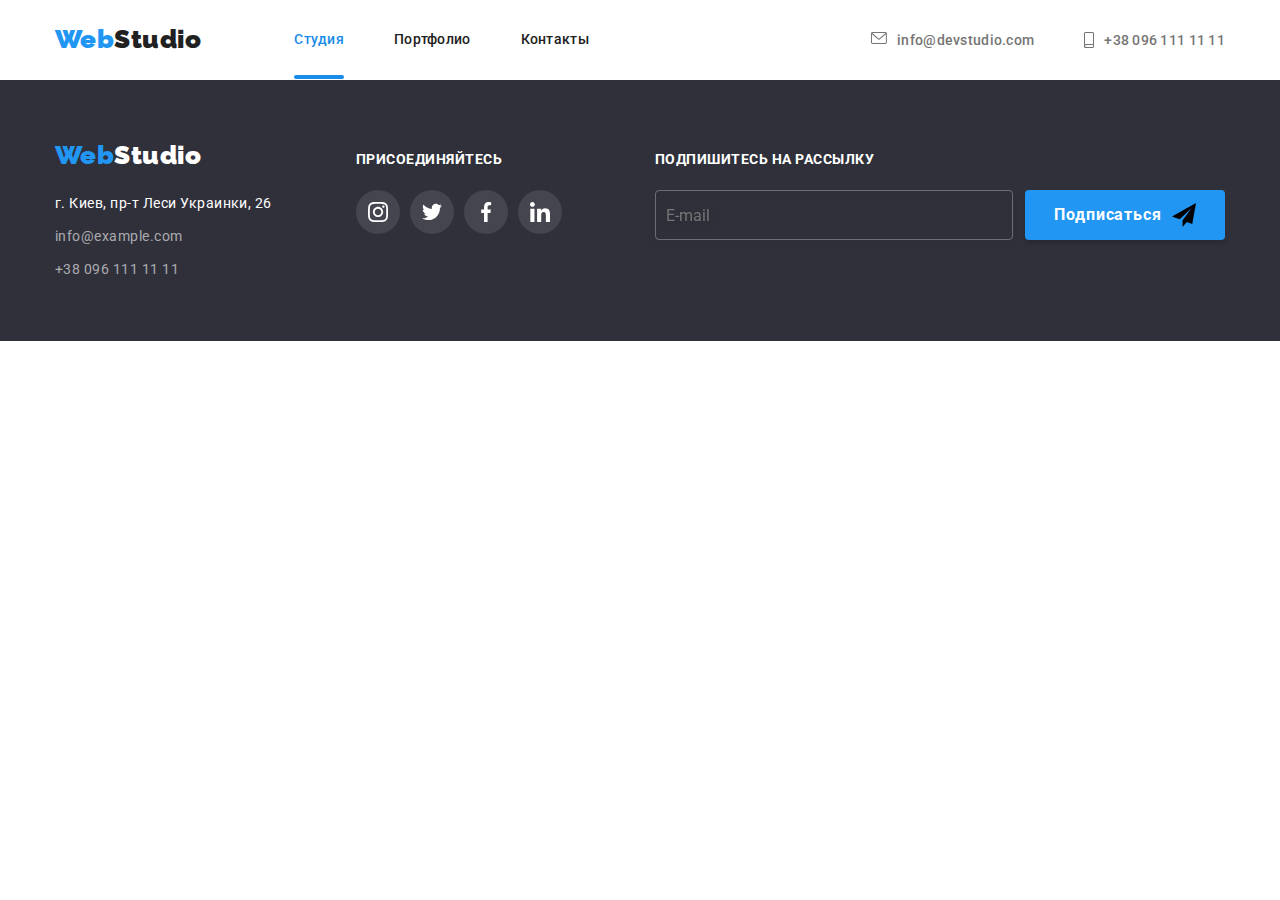
==== index.html @ 03ec6da9 "Add header&footer" ====
<!DOCTYPE html>
<html lang="ru">
  <head>
    <meta charset="utf-8" />
    <!-- ie10 and below only -->
    <meta http-equiv="x-ua-compatible" content="ie=edge" />
    <meta name="viewport" content="width=device-width, initial-scale=1.0" />
    <title>Web Studio</title>

    <!-- google-Font -->
    <link 
     rel="preconnect"
     href="https://fonts.googleapis.com"
    />
    <link rel="preconnect" href="https://fonts.gstatic.com" crossorigin />
    <link
     href="https://fonts.googleapis.com/css2?family=Raleway:wght@700&family=Roboto:wght@400;500;700;900&display=swap"
     rel="stylesheet"
    />

    <!-- CSS -->
    <link
     rel="stylesheet"
     href="https://cdnjs.cloudflare.com/ajax/libs/modern-normalize/1.1.0/modern-normalize.min.css"
    />
    <link 
     rel="stylesheet" 
     href="./css/main.min.css" 
    />
  </head>
  <body>
    <header>
      <div class="container header__box">
        <!-- header-logo-->
        <a 
          href="./index.html"
          class="logo header-logo__pos"
          > Web<span class="header-logo__span">Studio</span>
        </a>
        <!-- header-nav -->
        <nav>
          <ul class="header__list">
            <li class="header__item">
              <a 
                href="./index.html"
                class="header__link current-page"
                > Студия</a>
            </li>
            <li class="header__item">
              <a 
                href="./portfolio.html"
                class="header__link"
                > Портфолио</a>
            </li>
            <li class="header__item">
              <a
                href="#"
                class="header__link"
                > Контакты</a>
            </li>
          </ul>
        </nav>
        <!-- contacts -->
        <ul class="header__list">
          <li class="header__item">
            <a
              href="mailto:info@devstudio.com"
              class="contact-item
                      header__link"
              >
              <svg 
                class="header-contacts__icon"
                width="16"
                height="12"
                >
                <use href="./images/symbol-defs.svg#icon-envelope"></use>
              </svg>
              info@devstudio.com
              </a>
          </li>
          <li class="header__item">
            <a
              href="tel:+380961111111"
              class="contact-item
                      header__link"
              >
              <svg 
                class="header-contacts__icon"
                width="10"
                height="16">
                <use href="./images/symbol-defs.svg#icon-smartphone"></use>
              </svg>
              +38 096 111 11 11
            </a>
          </li>
        </ul>
      </div>
    </header>
    <footer class="footer">
      <div class="container footer__box">
        <!-- footer-contacts -->
        <div class="footer-contacts__box">
          <!-- footer-logo -->
          <a
            href="./index.html"
            class="logo footer-logo__pos"
            > Web<span class="footer-logo__span">Studio</span>
          </a>
          <!-- footer-contacts -->
          <address>
            <ul  class="footer-contacts__list">
              <li class="footer-contacts__item">
                <a
                  href="https://goo.gl/maps/doZ5ESJiCeNLyXiL8"
                  target="_blank"
                  rel="noopener
                      noreferrer"
                  class="footer-address__link">
                г. Киев, пр-т Леси Украинки, 26
                </a>
              </li>
              <li class="footer-contacts__item">
                <a
                  href="mailto:info@example.com"
                  class="footer-email-tel__link">
                  info@example.com
                </a>
              </li>
              <li class="footer-contacts__item">
                <a
                  href="tel:+380961111111"
                  class="footer-email-tel__link">
                  +38 096 111 11 11
                </a>
              </li>
            </ul>
          </address>
        </div>
        <!-- footer-social -->
        <div>
          <p class="uppercase-title footer__title">Присоединяйтесь</p>
          <ul class="social__list">
            <li class="social__item">
              <a
                href="https://www.instagram.com/" 
                class="social__link footer-social__link">
                <svg class="social__icon" width="20" height="20">
                  <use href="./images/symbol-defs.svg#icon-instagram1"></use>
                </svg>
              </a>
            </li>
            <li class="social__item">
              <a
                href="https://twitter.com/" 
                class="social__link footer-social__link">
                <svg class="social__icon" width="20" height="20">
                  <use href="./images/symbol-defs.svg#icon-twitter1"></use>
                </svg>
              </a>
            </li>
            <li class="social__item">
              <a
                href="https://www.facebook.com/" 
                class="social__link footer-social__link">
                <svg class="social__icon" width="20" height="20">
                  <use href="./images/symbol-defs.svg#icon-facebook1"></use>
                </svg>
              </a>
            </li>
            <li class="social__item">
              <a
                href="https://www.linkedin.com/" 
                class="social__link footer-social__link">
                <svg class="social__icon" width="20" height="20">
                  <use href="./images/symbol-defs.svg#icon-linkedin1"></use>
                </svg>
              </a>
            </li>
          </ul>
        </div>
        <!-- footer-info-to-email -->
        <div class="footer-form__box">
          <p class="uppercase-title footer__title">Подпишитесь на рассылку</p>
          <form class="footer-form">
            <label>
              <input class="footer-form__input" type="text" name="footer-form-email" placeholder="E-mail" />
            </label>
            <button class="footer-form__btn" type="submit">
              Подписаться
              <svg class="footer-form__icon" width="24" height="24">
                <use href="./images/symbol-defs.svg#icon-send"></use>
              </svg>
            </button>
          </form>
        </div>
      </div>
    </footer>

    <script src="./js/modal.js"></script>
  </body>
</html>
</html>
---- css/main.min.css ----
:root{--first-color: #ffffff;--second-color: #212121;--third-color: #757575;--fourth-color: #2f303a;--fifth-color: rgba(255, 255, 255, 0.6);--sixth-color: #f5f4fa;--seven-color: #ececec;--logo-color-white: #ffffff;--logo-color-black: #000000;--logo-color-blue: #2196f3;--active-item-color: #188ce8;--add-order-color: #2196f3;--icon-color: #afb1b8;--icon-color-active: #2196f3;--first-font: 'Roboto', sans-serif;--second-font: 'Raleway', sans-serif;--animate-color: color 250ms cubic-bezier(0.4, 0, 0.2, 1);--animate-bck-color: background-color 250ms cubic-bezier(0.4, 0, 0.2, 1);--animate-box-shadow: box-shadow 250ms cubic-bezier(0.4, 0, 0.2, 1);--animate-border: border 250ms cubic-bezier(0.4, 0, 0.2, 1);--animate-transform: transform 250ms cubic-bezier(0.4, 0, 0.2, 1);--animate-fill: fill 250ms cubic-bezier(0.4, 0, 0.2, 1)}.visually-hidden{position:absolute;clip:rect(0 0 0 0);width:1px;height:1px;margin:-1px}h1,h2,h3,p{margin:0}ul{margin:0;padding:0;list-style:none}body{font-family:var(--first-font);font-style:normal;color:var(--first-color);background-color:var(--first-color);letter-spacing:0.03em}img{display:block;max-width:100%;height:auto}header{border-bottom:1px solid var(seven-color)}.uppercase-title{font-weight:700;font-size:14px;line-height:calc(16 / 14);text-transform:uppercase}.container{width:1200px;margin-left:auto;margin-right:auto;padding-left:15px;padding-right:15px}.section{padding:94px 0}.logo{text-decoration:none;color:var(--logo-color-blue);font-family:var(--second-font);font-weight:900;font-size:26px;line-height:calc(31 / 26)}.social__list{display:flex;justify-content:center;align-items:center}.social__item:not(:last-child){margin-right:10px}.social__link{text-decoration:none;width:44px;height:44px;display:flex;align-items:center;justify-content:center;border-radius:50%;transition:var(--animate-bck-color),var(--animate-color)}.social__icon{fill:currentColor}.header__box{display:flex;align-items:center;padding-top:24px;padding-bottom:25px}.header__link{text-decoration:none;font-weight:500;font-size:14px;line-height:calc(16 / 14);letter-spacing:0.02em;color:var(--second-color);transition:var(--animate-color)}.header__link:hover,.header__link:focus{color:var(--active-item-color)}.header__item:not(:last-child){margin-right:50px}.header-logo__pos{margin-right:93px}.header-logo__span{color:var(--second-color)}.header__list{display:flex;margin-left:auto;align-items:center}.current-page{position:relative;color:var(--active-item-color)}.current-page::after{position:absolute;bottom:-200%;content:'';display:block;width:100%;height:4px;border-radius:2px;background-color:var(--active-item-color)}.contact-item{display:flex;color:var(--third-color)}.header-contacts__icon{display:block;fill:currentColor;margin-right:10px}.footer{background:var(--fourth-color);padding-top:60px;padding-bottom:60px}.footer__box{align-items:baseline;display:flex}.footer__title{font-weight:700;margin-bottom:23px}.footer-logo__span{color:var(--first-color)}.footer-logo__pos{display:block;margin-bottom:20px}.footer-contacts__box{margin-right:70px;flex-grow:1}.footer-contacts__list{font-size:14px;line-height:calc(24 / 14)}.footer-contacts__item:not(:last-child){margin-bottom:9px}.footer-address__link{text-decoration:none;color:var(--first-color-white);font-style:normal;margin-bottom:9px}.footer-email-tel__link{text-decoration:none;color:var(--fifth-color);font-style:normal;margin-bottom:9px}.footer-social__link{background-color:rgba(255,255,255,0.1);color:var(--first-color-white)}.footer-social__link:hover,.footer-social__link:focus{background-color:var(--icon-color-active)}.footer-form__box{margin-left:93px}.footer-form{display:flex}.footer-form__input{width:358px;height:50px;padding:15px 10px;color:var(--first-color-white);overflow:hidden;outline:none;border-style:none;border:1px solid rgba(255,255,255,0.3);filter:drop-shadow(0px 4px 4px rgba(0,0,0,0.15));border-radius:4px;background-color:transparent}.footer-form__btn{display:flex;justify-content:center;align-items:center;width:200px;height:50px;margin-left:12px;background:var(--icon-color-active);box-shadow:0px 4px 4px rgba(0,0,0,0.15);border-radius:4px;border:transparent;color:var(--first-color-white);font-weight:700;font-size:16px;line-height:calc(30 / 16);letter-spacing:0.06em;cursor:pointer}.footer-form__icon{margin-left:10px;fill:var(--first-color-white)}
/*# sourceMappingURL=main.min.css.map */
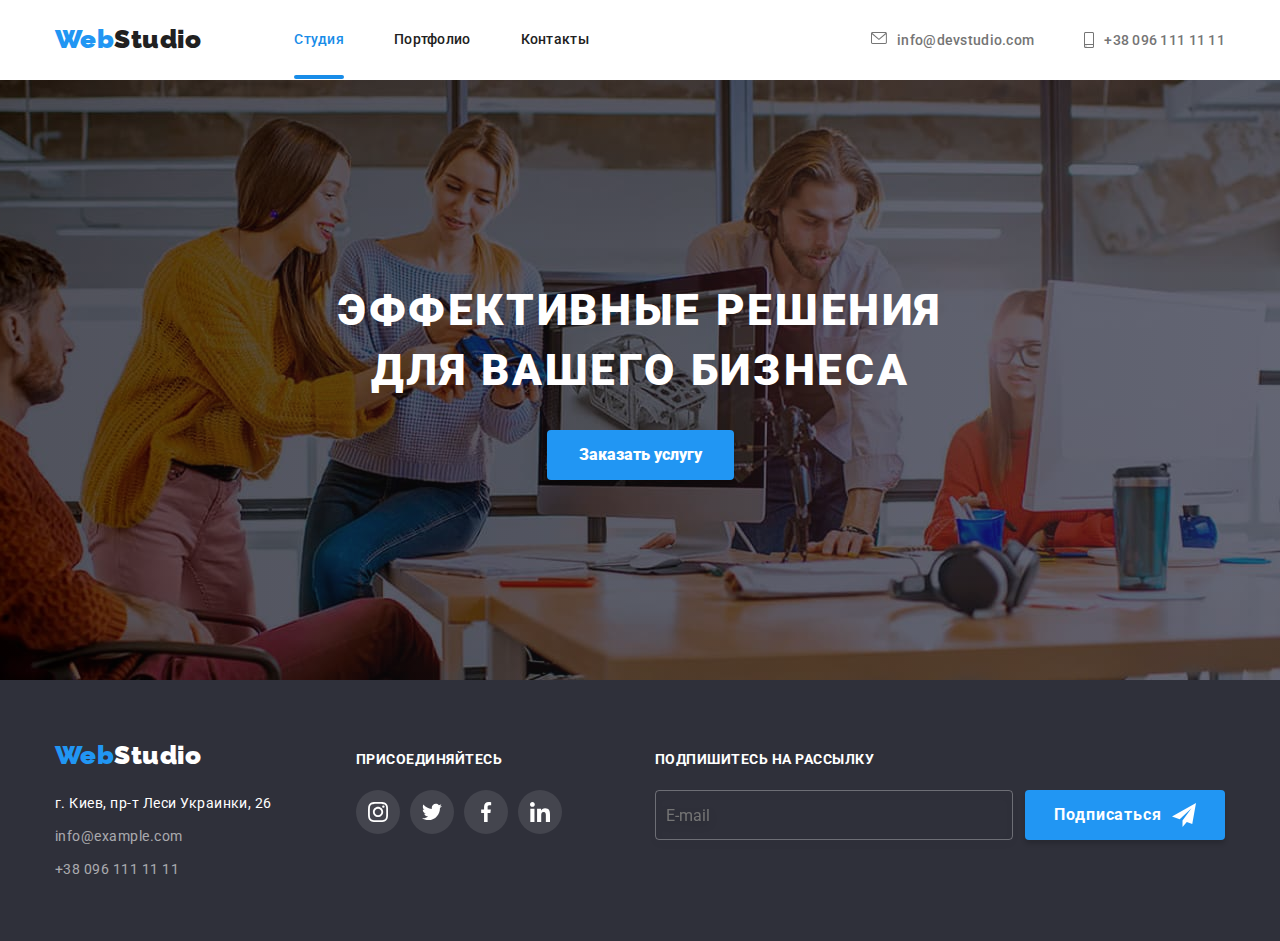
==== commit 2b55a77e: "hero without model wnd" ====
--- a/index.html
+++ b/index.html
@@ -96,6 +96,15 @@
         </ul>
       </div>
     </header>
+    <main>
+      <!-- hero -->
+      <section class="hero">
+        <div class="hero-overlay">
+          <h1 class="hero-title">Эффективные решения для вашего бизнеса</h1>
+          <button type="button" class="hero-btn" data-modal-open>Заказать услугу</button>
+        </div>
+      </section>
+    </main>
     <footer class="footer">
       <div class="container footer__box">
         <!-- footer-contacts -->
@@ -195,7 +204,6 @@
         </div>
       </div>
     </footer>
-
     <script src="./js/modal.js"></script>
   </body>
 </html>
--- a/css/main.min.css
+++ b/css/main.min.css
@@ -1,2 +1,2 @@
-:root{--first-color: #ffffff;--second-color: #212121;--third-color: #757575;--fourth-color: #2f303a;--fifth-color: rgba(255, 255, 255, 0.6);--sixth-color: #f5f4fa;--seven-color: #ececec;--logo-color-white: #ffffff;--logo-color-black: #000000;--logo-color-blue: #2196f3;--active-item-color: #188ce8;--add-order-color: #2196f3;--icon-color: #afb1b8;--icon-color-active: #2196f3;--first-font: 'Roboto', sans-serif;--second-font: 'Raleway', sans-serif;--animate-color: color 250ms cubic-bezier(0.4, 0, 0.2, 1);--animate-bck-color: background-color 250ms cubic-bezier(0.4, 0, 0.2, 1);--animate-box-shadow: box-shadow 250ms cubic-bezier(0.4, 0, 0.2, 1);--animate-border: border 250ms cubic-bezier(0.4, 0, 0.2, 1);--animate-transform: transform 250ms cubic-bezier(0.4, 0, 0.2, 1);--animate-fill: fill 250ms cubic-bezier(0.4, 0, 0.2, 1)}.visually-hidden{position:absolute;clip:rect(0 0 0 0);width:1px;height:1px;margin:-1px}h1,h2,h3,p{margin:0}ul{margin:0;padding:0;list-style:none}body{font-family:var(--first-font);font-style:normal;color:var(--first-color);background-color:var(--first-color);letter-spacing:0.03em}img{display:block;max-width:100%;height:auto}header{border-bottom:1px solid var(seven-color)}.uppercase-title{font-weight:700;font-size:14px;line-height:calc(16 / 14);text-transform:uppercase}.container{width:1200px;margin-left:auto;margin-right:auto;padding-left:15px;padding-right:15px}.section{padding:94px 0}.logo{text-decoration:none;color:var(--logo-color-blue);font-family:var(--second-font);font-weight:900;font-size:26px;line-height:calc(31 / 26)}.social__list{display:flex;justify-content:center;align-items:center}.social__item:not(:last-child){margin-right:10px}.social__link{text-decoration:none;width:44px;height:44px;display:flex;align-items:center;justify-content:center;border-radius:50%;transition:var(--animate-bck-color),var(--animate-color)}.social__icon{fill:currentColor}.header__box{display:flex;align-items:center;padding-top:24px;padding-bottom:25px}.header__link{text-decoration:none;font-weight:500;font-size:14px;line-height:calc(16 / 14);letter-spacing:0.02em;color:var(--second-color);transition:var(--animate-color)}.header__link:hover,.header__link:focus{color:var(--active-item-color)}.header__item:not(:last-child){margin-right:50px}.header-logo__pos{margin-right:93px}.header-logo__span{color:var(--second-color)}.header__list{display:flex;margin-left:auto;align-items:center}.current-page{position:relative;color:var(--active-item-color)}.current-page::after{position:absolute;bottom:-200%;content:'';display:block;width:100%;height:4px;border-radius:2px;background-color:var(--active-item-color)}.contact-item{display:flex;color:var(--third-color)}.header-contacts__icon{display:block;fill:currentColor;margin-right:10px}.footer{background:var(--fourth-color);padding-top:60px;padding-bottom:60px}.footer__box{align-items:baseline;display:flex}.footer__title{font-weight:700;margin-bottom:23px}.footer-logo__span{color:var(--first-color)}.footer-logo__pos{display:block;margin-bottom:20px}.footer-contacts__box{margin-right:70px;flex-grow:1}.footer-contacts__list{font-size:14px;line-height:calc(24 / 14)}.footer-contacts__item:not(:last-child){margin-bottom:9px}.footer-address__link{text-decoration:none;color:var(--first-color-white);font-style:normal;margin-bottom:9px}.footer-email-tel__link{text-decoration:none;color:var(--fifth-color);font-style:normal;margin-bottom:9px}.footer-social__link{background-color:rgba(255,255,255,0.1);color:var(--first-color-white)}.footer-social__link:hover,.footer-social__link:focus{background-color:var(--icon-color-active)}.footer-form__box{margin-left:93px}.footer-form{display:flex}.footer-form__input{width:358px;height:50px;padding:15px 10px;color:var(--first-color-white);overflow:hidden;outline:none;border-style:none;border:1px solid rgba(255,255,255,0.3);filter:drop-shadow(0px 4px 4px rgba(0,0,0,0.15));border-radius:4px;background-color:transparent}.footer-form__btn{display:flex;justify-content:center;align-items:center;width:200px;height:50px;margin-left:12px;background:var(--icon-color-active);box-shadow:0px 4px 4px rgba(0,0,0,0.15);border-radius:4px;border:transparent;color:var(--first-color-white);font-weight:700;font-size:16px;line-height:calc(30 / 16);letter-spacing:0.06em;cursor:pointer}.footer-form__icon{margin-left:10px;fill:var(--first-color-white)}
+:root{--first-color: #ffffff;--second-color: #212121;--third-color: #757575;--fourth-color: #2f303a;--fifth-color: rgba(255, 255, 255, 0.6);--sixth-color: #f5f4fa;--seven-color: #ececec;--logo-color-white: #ffffff;--logo-color-black: #000000;--logo-color-blue: #2196f3;--active-item-color: #188ce8;--add-order-color: #2196f3;--icon-color: #afb1b8;--icon-color-active: #2196f3;--first-font: 'Roboto', sans-serif;--second-font: 'Raleway', sans-serif;--animate-color: color 250ms cubic-bezier(0.4, 0, 0.2, 1);--animate-bck-color: background-color 250ms cubic-bezier(0.4, 0, 0.2, 1);--animate-box-shadow: box-shadow 250ms cubic-bezier(0.4, 0, 0.2, 1);--animate-border: border 250ms cubic-bezier(0.4, 0, 0.2, 1);--animate-transform: transform 250ms cubic-bezier(0.4, 0, 0.2, 1);--animate-fill: fill 250ms cubic-bezier(0.4, 0, 0.2, 1)}.visually-hidden{position:absolute;clip:rect(0 0 0 0);width:1px;height:1px;margin:-1px}h1,h2,h3,p{margin:0}ul{margin:0;padding:0;list-style:none}body{font-family:var(--first-font);font-style:normal;color:var(--first-color);background-color:var(--first-color);letter-spacing:0.03em}img{display:block;max-width:100%;height:auto}header{border-bottom:1px solid var(seven-color)}.uppercase-title{font-weight:700;font-size:14px;line-height:calc(16 / 14);text-transform:uppercase}.container{width:1200px;margin-left:auto;margin-right:auto;padding-left:15px;padding-right:15px}.section{padding:94px 0}.logo{text-decoration:none;color:var(--logo-color-blue);font-family:var(--second-font);font-weight:900;font-size:26px;line-height:calc(31 / 26)}.social__list{display:flex;justify-content:center;align-items:center}.social__item:not(:last-child){margin-right:10px}.social__link{text-decoration:none;width:44px;height:44px;display:flex;align-items:center;justify-content:center;border-radius:50%;transition:var(--animate-bck-color),var(--animate-color)}.social__icon{fill:currentColor}.header__box{display:flex;align-items:center;padding-top:24px;padding-bottom:25px}.header__link{text-decoration:none;font-weight:500;font-size:14px;line-height:calc(16 / 14);letter-spacing:0.02em;color:var(--second-color);transition:var(--animate-color)}.header__link:hover,.header__link:focus{color:var(--active-item-color)}.header__item:not(:last-child){margin-right:50px}.header-logo__pos{margin-right:93px}.header-logo__span{color:var(--second-color)}.header__list{display:flex;margin-left:auto;align-items:center}.current-page{position:relative;color:var(--active-item-color)}.current-page::after{position:absolute;bottom:-200%;content:'';display:block;width:100%;height:4px;border-radius:2px;background-color:var(--active-item-color)}.contact-item{display:flex;color:var(--third-color)}.header-contacts__icon{display:block;fill:currentColor;margin-right:10px}.footer{background:var(--fourth-color);padding-top:60px;padding-bottom:60px}.footer__box{align-items:baseline;display:flex}.footer__title{font-weight:700;margin-bottom:23px}.footer-logo__span{color:var(--first-color)}.footer-logo__pos{display:block;margin-bottom:20px}.footer-contacts__box{margin-right:70px;flex-grow:1}.footer-contacts__list{font-size:14px;line-height:calc(24 / 14)}.footer-contacts__item:not(:last-child){margin-bottom:9px}.footer-address__link{text-decoration:none;color:var(--first-color-white);font-style:normal;margin-bottom:9px}.footer-email-tel__link{text-decoration:none;color:var(--fifth-color);font-style:normal;margin-bottom:9px}.footer-social__link{background-color:rgba(255,255,255,0.1);color:var(--first-color-white)}.footer-social__link:hover,.footer-social__link:focus{background-color:var(--icon-color-active)}.footer-form__box{margin-left:93px}.footer-form{display:flex}.footer-form__input{width:358px;height:50px;padding:15px 10px;color:var(--first-color);overflow:hidden;outline:none;border-style:none;border:1px solid rgba(255,255,255,0.3);filter:drop-shadow(0px 4px 4px rgba(0,0,0,0.15));border-radius:4px;background-color:transparent}.footer-form__btn{display:flex;justify-content:center;align-items:center;width:200px;height:50px;margin-left:12px;background:var(--icon-color-active);box-shadow:0px 4px 4px rgba(0,0,0,0.15);border-radius:4px;border:transparent;color:var(--first-color);font-weight:700;font-size:16px;line-height:calc(30 / 16);letter-spacing:0.06em;cursor:pointer}.footer-form__icon{margin-left:10px;fill:var(--first-color)}.hero{background:var(--fourth-color);text-align:center}.hero-overlay{max-width:1600px;padding-top:200px;height:600px;margin-left:auto;margin-right:auto;background-image:linear-gradient(to right, rgba(0,0,0,0.4), rgba(47,48,58,0.4)),url(../images/content-bg.jpg);background-size:cover;background-repeat:no-repeat;background-position:50% 50%}.hero-title{font-weight:900;font-size:44px;line-height:calc(60 / 44);letter-spacing:0.06em;text-transform:uppercase;margin-left:auto;margin-right:auto;margin-bottom:30px;width:696px}.hero-btn{padding:10px 32px;font-family:inherit;font-weight:900;font-size:16px;line-height:calc(30 / 16);text-align:center;color:var(--first-color-white);background-color:var(--add-order-color);box-shadow:0px 4px 4px rgba(0,0,0,0.15);border-radius:4px;border:hidden;cursor:pointer;transition:var(--animate-bck-color),var(--animate-color),var(--animate-box-shadow)}.hero-btn:hover,.hero-btn:focus{background-color:var(--active-item-color);color:var(--first-color);box-shadow:0px 3px 1px rgba(0,0,0,0.1),0px 1px 2px rgba(0,0,0,0.08),0px 2px 2px rgba(0,0,0,0.12);border-radius:4px;border:hidden}
 /*# sourceMappingURL=main.min.css.map */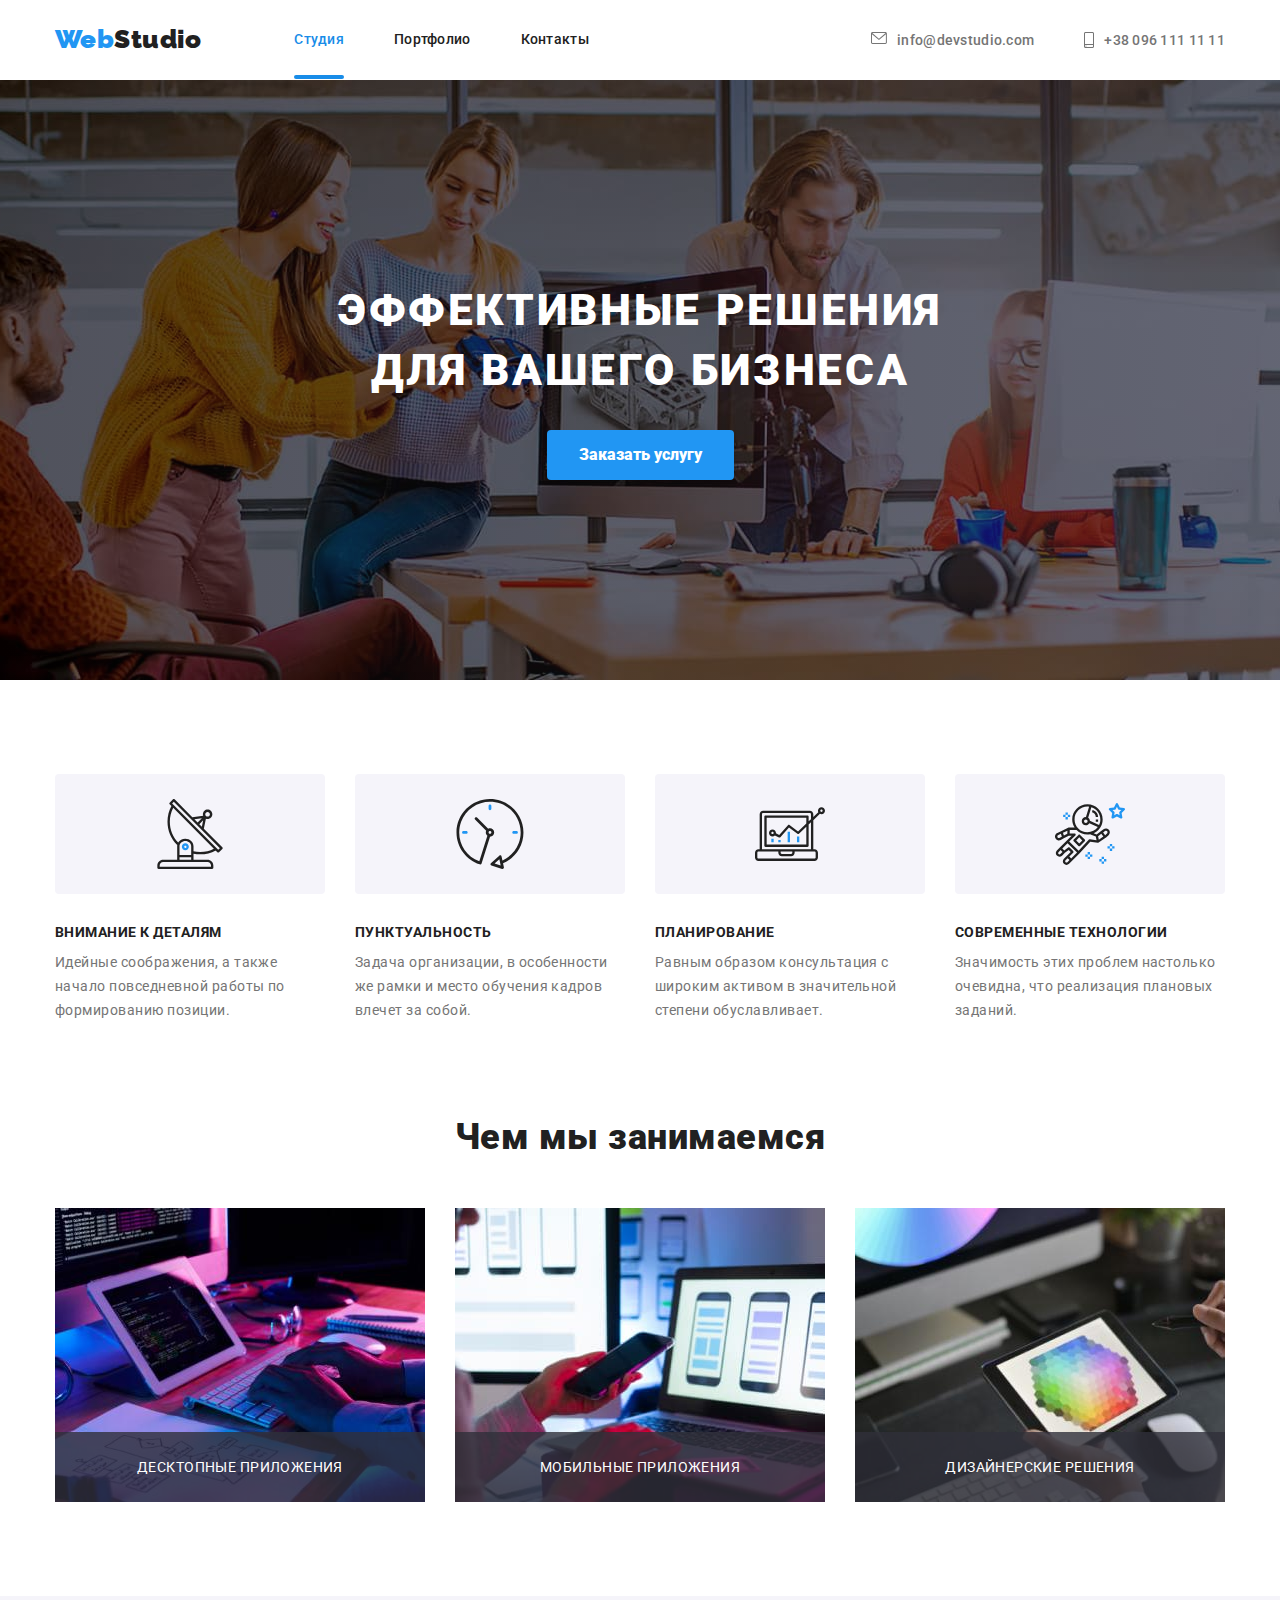
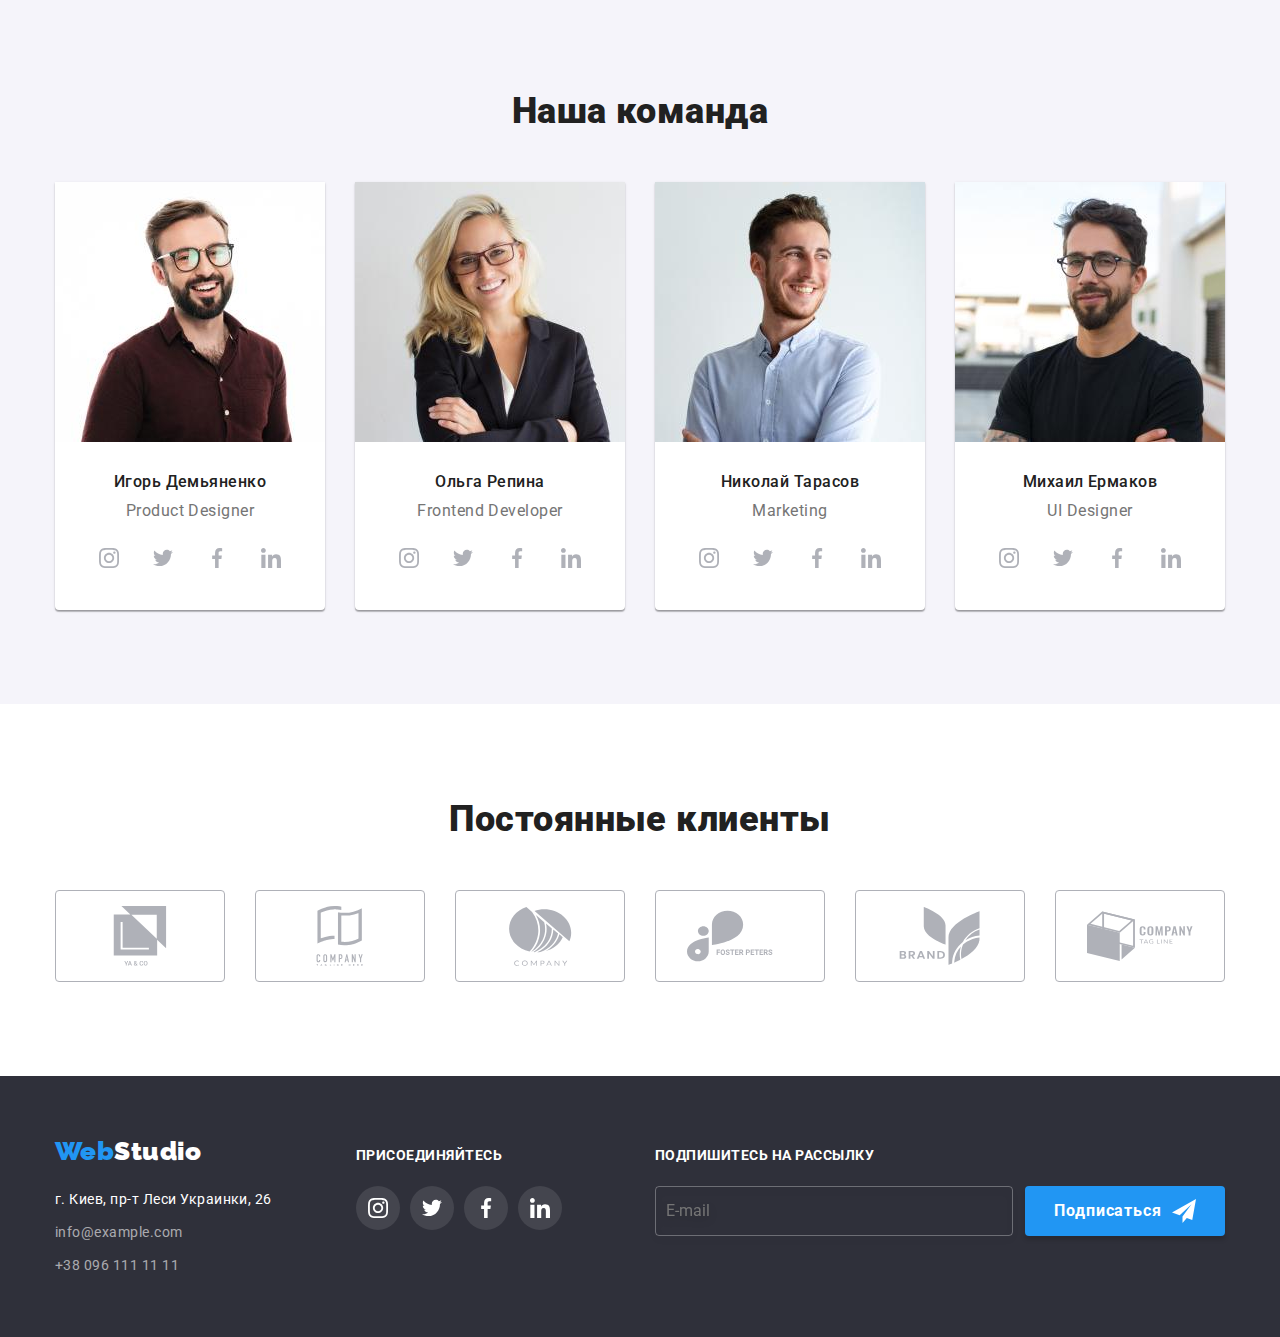
==== commit 6693b8c3: "Add peculiarity, what-todo, team, clients" ====
--- a/index.html
+++ b/index.html
@@ -99,9 +99,363 @@
     <main>
       <!-- hero -->
       <section class="hero">
-        <div class="hero-overlay">
-          <h1 class="hero-title">Эффективные решения для вашего бизнеса</h1>
-          <button type="button" class="hero-btn" data-modal-open>Заказать услугу</button>
+        <div class="hero__overlay">
+          <h1 class="hero__title">Эффективные решения для вашего бизнеса</h1>
+          <button type="button" class="hero__btn" data-modal-open>Заказать услугу</button>
+        </div>
+      </section>
+      <!-- peculiarity -->
+      <section class="section">
+        <div class="container">
+          <h2 class="visually-hidden">Наши преимущества</h2>
+          <ul class="cards-list">
+            <li class="peculiarity__item">
+              <div class="peculiarity__box">
+                <svg width="70" height="70">
+                  <use href="./images/symbol-defs.svg#icon-antenna1"></use>
+                </svg>
+              </div>
+              <h3
+                class="uppercase-title
+                      peculiarity__title"
+                >Внимание к деталям</h3>
+              <p class="peculiarity__text">
+                Идейные соображения, а также начало повседневной работы по формированию позиции.
+              </p>
+            </li>
+            <li class="peculiarity__item">
+              <div class="peculiarity__box">
+                <svg width="70" height="70">
+                  <use href="./images/symbol-defs.svg#icon-clock1"></use>
+                </svg>
+              </div>
+              <h3 class="uppercase-title  
+                        peculiarity__title"
+                >Пунктуальность</h3>
+              <p class="peculiarity__text">
+                Задача организации, в особенности же рамки и место обучения кадров влечет за собой.
+              </p>
+            </li>
+            <li class="peculiarity__item">
+              <div class="peculiarity__box">
+                <svg width="70" height="70">
+                  <use href="./images/symbol-defs.svg#icon-diagram1"></use>
+                </svg>
+              </div>
+              <div>
+                <h3 class="uppercase-title
+                          peculiarity__title"
+                  >Планирование</h3>
+                <p class="peculiarity__text">
+                  Равным образом консультация с широким активом в значительной степени обуславливает.
+                </p>
+              </div>
+            </li>
+            <li class="peculiarity__item">
+              <div class="peculiarity__box">
+                <svg width="70" height="70">
+                  <use href="./images/symbol-defs.svg#icon-astronaut1"></use>
+                </svg>
+              </div>
+              <h3 class="uppercase-title 
+                        peculiarity__title"
+                >Современные технологии</h3>
+              <p class="peculiarity__text">
+                Значимость этих проблем настолько очевидна, что реализация плановых заданий.
+              </p>
+            </li>
+          </ul>
+        </div>
+      </section>
+      <!-- what-todo -->
+      <section class="section with__no-tpad">
+        <div class="container">
+          <h2 class="title">Чем мы занимаемся</h2>
+          <ul class="cards-list">
+            <li class="what-todo__item">
+              <img
+                src="./images/project_1.jpg"
+                alt="Фото разаботки проекта"
+                width="370"
+                height="294" />
+              <div class="what-todo__overlay">Десктопные приложения</div>
+            </li>
+            <li class="what-todo__item">
+              <img
+                src="./images/project_2.jpg"
+                alt="Фото адаптации проекта к мобильным устройствам"
+                width="370"
+                height="294"
+              />
+              <div class="what-todo__overlay">Мобильные приложения</div>
+            </li>
+            <li class="what-todo__item">
+              <img
+                src="./images/project_3.jpg"
+                alt="Фото подбора цветовой палитры проекта"
+                width="370"
+                height="294" />
+              <div class="what-todo__overlay">Дизайнерские решения</div>
+            </li>
+          </ul>
+        </div>
+      </section>
+      <!-- team -->
+      <section class="section whith__team-bg">
+        <div class="container">
+          <h2 class="title">Наша команда</h2>
+          <ul class="cards-list">
+            <li class="team__item">
+              <img
+                src="./images/poduct_designer_igord_demianenko.jpg"
+                alt="Фото Игорь Демьяненко"
+                width="270"
+                height="260"
+                />
+              <div class="card-team__info">
+                <h3 class="card-team__title">Игорь Демьяненко</h3>
+                <p class="card-team__text">Product Designer</p>
+                <ul class="social__list">
+                  <li class="social__item">
+                    <a
+                      href="https://www.instagram.com/"
+                      class="social__link team-social__link">
+                      <svg class="social__icon" width="20" height="20">
+                        <use href="./images/symbol-defs.svg#icon-instagram1"></use>
+                      </svg>
+                    </a>
+                  </li>
+                  <li class="social__item">
+                    <a
+                      href="https://twitter.com/"
+                      class="social__link team-social__link">
+                      <svg class="social__icon" width="20" height="20">
+                        <use href="./images/symbol-defs.svg#icon-twitter1"></use>
+                      </svg>
+                    </a>
+                  </li>
+                  <li class="social__item">
+                    <a
+                      href="https://www.facebook.com/" 
+                      class="social__link team-social__link">
+                      <svg class="social__icon" width="20" height="20">
+                        <use href="./images/symbol-defs.svg#icon-facebook1"></use>
+                      </svg>
+                    </a>
+                  </li>
+                  <li class="social__item">
+                    <a
+                      href="https://www.linkedin.com/" 
+                      class="social__link team-social__link">
+                      <svg class="social__icon" width="20" height="20">
+                        <use href="./images/symbol-defs.svg#icon-linkedin1"></use>
+                      </svg>
+                    </a>
+                  </li>
+                </ul>
+              </div>
+            </li>
+            <li class="team__item">
+              <img
+                src="./images/frontend_developer_olha_repina.jpg" 
+                alt="Фото Ольга Репина"
+                width="270"
+                height="260"
+                />
+              <div class="card-team__info">
+                <h3 class="card-team__title">Ольга Репина</h3>
+                <p class="card-team__text">Frontend Developer</p>
+                <ul class="social__list">
+                  <li class="social__item">
+                    <a
+                      href="https://www.instagram.com/"
+                      class="social__link team-social__link">
+                      <svg class="social__icon" width="20" height="20">
+                        <use href="./images/symbol-defs.svg#icon-instagram1"></use>
+                      </svg>
+                    </a>
+                  </li>
+                  <li class="social__item">
+                    <a
+                      href="https://twitter.com/"
+                      class="social__link team-social__link">
+                      <svg class="social__icon" width="20" height="20">
+                        <use href="./images/symbol-defs.svg#icon-twitter1"></use>
+                      </svg>
+                    </a>
+                  </li>
+                  <li class="social__item">
+                    <a
+                      href="https://www.facebook.com/" 
+                      class="social__link team-social__link">
+                      <svg class="social__icon" width="20" height="20">
+                        <use href="./images/symbol-defs.svg#icon-facebook1"></use>
+                      </svg>
+                    </a>
+                  </li>
+                  <li class="social__item">
+                    <a
+                      href="https://www.linkedin.com/" 
+                      class="social__link team-social__link">
+                      <svg class="social__icon" width="20" height="20">
+                        <use href="./images/symbol-defs.svg#icon-linkedin1"></use>
+                      </svg>
+                    </a>
+                  </li>
+                </ul>
+              </div>
+            </li>
+            <li class="team__item">
+              <img
+                src="./images/marketing_nikolay_tarasov.jpg"
+                alt="Фото Николай Тарасов"
+                width="270"
+                height="260"
+                />
+              <div class="card-team__info">
+                <h3 class="card-team__title">Николай Тарасов</h3>
+                <p class="card-team__text">Marketing</p>
+                <ul class="social__list">
+                  <li class="social__item">
+                    <a
+                      href="https://www.instagram.com/" 
+                      class="social__link team-social__link">
+                      <svg class="social__icon" width="20" height="20">
+                        <use href="./images/symbol-defs.svg#icon-instagram1"></use>
+                      </svg>
+                    </a>
+                  </li>
+                  <li class="social__item">
+                    <a
+                      href="https://twitter.com/"
+                      class="social__link team-social__link">
+                      <svg class="social__icon" width="20" height="20">
+                        <use href="./images/symbol-defs.svg#icon-twitter1"></use>
+                      </svg>
+                    </a>
+                  </li>
+                  <li class="social__item">
+                    <a
+                      href="https://www.facebook.com/" 
+                      class="social__link team-social__link">
+                      <svg class="social__icon" width="20" height="20">
+                        <use href="./images/symbol-defs.svg#icon-facebook1"></use>
+                      </svg>
+                    </a>
+                  </li>
+                  <li class="social__item">
+                    <a
+                      href="https://www.linkedin.com/" 
+                      class="social__link team-social__link">
+                      <svg class="social__icon" width="20" height="20">
+                        <use href="./images/symbol-defs.svg#icon-linkedin1"></use>
+                      </svg>
+                    </a>
+                  </li>
+                </ul>
+              </div>
+            </li>
+            <li class="team__item">
+              <img
+                src="./images/ui_designer_mykhail_ermakov.jpg"
+                alt="Фото Михаил Ермаков"
+                width="270"
+                height="260"
+                />
+              <div class="card-team__info">
+                <h3 class="card-team__title">Михаил Ермаков</h3>
+                <p class="card-team__text">UI Designer</p>
+                <ul class="social__list">
+                  <li class="social__item">
+                    <a
+                      href="https://www.instagram.com/" 
+                      class="social__link team-social__link">
+                      <svg class="social__icon" width="20" height="20">
+                        <use href="./images/symbol-defs.svg#icon-instagram1"></use>
+                      </svg>
+                    </a>
+                  </li>
+                  <li class="social__item">
+                    <a
+                      href="https://twitter.com/"
+                      class="social__link team-social__link">
+                      <svg class="social__icon" width="20" height="20">
+                        <use href="./images/symbol-defs.svg#icon-twitter1"></use>
+                      </svg>
+                    </a>
+                  </li>
+                  <li class="social__item">
+                    <a
+                      href="https://www.facebook.com/" 
+                      class="social__link team-social__link">
+                      <svg class="social__icon" width="20" height="20">
+                        <use href="./images/symbol-defs.svg#icon-facebook1"></use>
+                      </svg>
+                    </a>
+                  </li>
+                  <li class="social__item">
+                    <a
+                      href="https://www.linkedin.com/" 
+                      class="social__link team-social__link">
+                      <svg class="social__icon" width="20" height="20">
+                        <use href="./images/symbol-defs.svg#icon-linkedin1"></use>
+                      </svg>
+                    </a>
+                  </li>
+                </ul>
+              </div>
+            </li>
+          </ul>
+        </div>
+      </section>
+      <!-- clients -->
+      <section class="section">
+        <div class="container">
+          <h2 class="title">Постоянные клиенты</h2>
+          <ul class="cards-clients__list">
+            <li class="cards-clients__item">
+              <a href="" class="cards-clients__link">
+                <svg class="cards-clients__icon" width="106" height="60">
+                  <use href="./images/symbol-defs.svg#icon-client1"></use>
+                </svg>
+              </a>
+            </li>
+            <li class="cards-clients__item">
+              <a href="" class="cards-clients__link">
+                <svg class="cards-clients__icon" width="106" height="60">
+                  <use href="./images/symbol-defs.svg#icon-client2"></use>
+                </svg>
+              </a>
+            </li>
+            <li class="cards-clients__item">
+              <a href="" class="cards-clients__link">
+                <svg class="cards-clients__icon" width="106" height="60">
+                  <use href="./images/symbol-defs.svg#icon-client3"></use>
+                </svg>
+              </a>
+            </li>
+            <li class="cards-clients__item">
+              <a href="" class="cards-clients__link">
+                <svg class="cards-clients__icon" width="106" height="60">
+                  <use href="./images/symbol-defs.svg#icon-client4"></use>
+                </svg>
+              </a>
+            </li>
+            <li class="cards-clients__item">
+              <a href="" class="cards-clients__link">
+                <svg class="cards-clients__icon" width="106" height="60">
+                  <use href="./images/symbol-defs.svg#icon-client5"></use>
+                </svg>
+              </a>
+            </li>
+            <li class="cards-clients__item">
+              <a href="" class="cards-clients__link with-border">
+                <svg class="cards-clients__icon" width="106" height="60">
+                  <use href="./images/symbol-defs.svg#icon-client6"></use>
+                </svg>
+              </a>
+            </li>
+          </ul>
         </div>
       </section>
     </main>
--- a/css/main.min.css
+++ b/css/main.min.css
@@ -1,2 +1,2 @@
-:root{--first-color: #ffffff;--second-color: #212121;--third-color: #757575;--fourth-color: #2f303a;--fifth-color: rgba(255, 255, 255, 0.6);--sixth-color: #f5f4fa;--seven-color: #ececec;--logo-color-white: #ffffff;--logo-color-black: #000000;--logo-color-blue: #2196f3;--active-item-color: #188ce8;--add-order-color: #2196f3;--icon-color: #afb1b8;--icon-color-active: #2196f3;--first-font: 'Roboto', sans-serif;--second-font: 'Raleway', sans-serif;--animate-color: color 250ms cubic-bezier(0.4, 0, 0.2, 1);--animate-bck-color: background-color 250ms cubic-bezier(0.4, 0, 0.2, 1);--animate-box-shadow: box-shadow 250ms cubic-bezier(0.4, 0, 0.2, 1);--animate-border: border 250ms cubic-bezier(0.4, 0, 0.2, 1);--animate-transform: transform 250ms cubic-bezier(0.4, 0, 0.2, 1);--animate-fill: fill 250ms cubic-bezier(0.4, 0, 0.2, 1)}.visually-hidden{position:absolute;clip:rect(0 0 0 0);width:1px;height:1px;margin:-1px}h1,h2,h3,p{margin:0}ul{margin:0;padding:0;list-style:none}body{font-family:var(--first-font);font-style:normal;color:var(--first-color);background-color:var(--first-color);letter-spacing:0.03em}img{display:block;max-width:100%;height:auto}header{border-bottom:1px solid var(seven-color)}.uppercase-title{font-weight:700;font-size:14px;line-height:calc(16 / 14);text-transform:uppercase}.container{width:1200px;margin-left:auto;margin-right:auto;padding-left:15px;padding-right:15px}.section{padding:94px 0}.logo{text-decoration:none;color:var(--logo-color-blue);font-family:var(--second-font);font-weight:900;font-size:26px;line-height:calc(31 / 26)}.social__list{display:flex;justify-content:center;align-items:center}.social__item:not(:last-child){margin-right:10px}.social__link{text-decoration:none;width:44px;height:44px;display:flex;align-items:center;justify-content:center;border-radius:50%;transition:var(--animate-bck-color),var(--animate-color)}.social__icon{fill:currentColor}.header__box{display:flex;align-items:center;padding-top:24px;padding-bottom:25px}.header__link{text-decoration:none;font-weight:500;font-size:14px;line-height:calc(16 / 14);letter-spacing:0.02em;color:var(--second-color);transition:var(--animate-color)}.header__link:hover,.header__link:focus{color:var(--active-item-color)}.header__item:not(:last-child){margin-right:50px}.header-logo__pos{margin-right:93px}.header-logo__span{color:var(--second-color)}.header__list{display:flex;margin-left:auto;align-items:center}.current-page{position:relative;color:var(--active-item-color)}.current-page::after{position:absolute;bottom:-200%;content:'';display:block;width:100%;height:4px;border-radius:2px;background-color:var(--active-item-color)}.contact-item{display:flex;color:var(--third-color)}.header-contacts__icon{display:block;fill:currentColor;margin-right:10px}.footer{background:var(--fourth-color);padding-top:60px;padding-bottom:60px}.footer__box{align-items:baseline;display:flex}.footer__title{font-weight:700;margin-bottom:23px}.footer-logo__span{color:var(--first-color)}.footer-logo__pos{display:block;margin-bottom:20px}.footer-contacts__box{margin-right:70px;flex-grow:1}.footer-contacts__list{font-size:14px;line-height:calc(24 / 14)}.footer-contacts__item:not(:last-child){margin-bottom:9px}.footer-address__link{text-decoration:none;color:var(--first-color-white);font-style:normal;margin-bottom:9px}.footer-email-tel__link{text-decoration:none;color:var(--fifth-color);font-style:normal;margin-bottom:9px}.footer-social__link{background-color:rgba(255,255,255,0.1);color:var(--first-color-white)}.footer-social__link:hover,.footer-social__link:focus{background-color:var(--icon-color-active)}.footer-form__box{margin-left:93px}.footer-form{display:flex}.footer-form__input{width:358px;height:50px;padding:15px 10px;color:var(--first-color);overflow:hidden;outline:none;border-style:none;border:1px solid rgba(255,255,255,0.3);filter:drop-shadow(0px 4px 4px rgba(0,0,0,0.15));border-radius:4px;background-color:transparent}.footer-form__btn{display:flex;justify-content:center;align-items:center;width:200px;height:50px;margin-left:12px;background:var(--icon-color-active);box-shadow:0px 4px 4px rgba(0,0,0,0.15);border-radius:4px;border:transparent;color:var(--first-color);font-weight:700;font-size:16px;line-height:calc(30 / 16);letter-spacing:0.06em;cursor:pointer}.footer-form__icon{margin-left:10px;fill:var(--first-color)}.hero{background:var(--fourth-color);text-align:center}.hero-overlay{max-width:1600px;padding-top:200px;height:600px;margin-left:auto;margin-right:auto;background-image:linear-gradient(to right, rgba(0,0,0,0.4), rgba(47,48,58,0.4)),url(../images/content-bg.jpg);background-size:cover;background-repeat:no-repeat;background-position:50% 50%}.hero-title{font-weight:900;font-size:44px;line-height:calc(60 / 44);letter-spacing:0.06em;text-transform:uppercase;margin-left:auto;margin-right:auto;margin-bottom:30px;width:696px}.hero-btn{padding:10px 32px;font-family:inherit;font-weight:900;font-size:16px;line-height:calc(30 / 16);text-align:center;color:var(--first-color-white);background-color:var(--add-order-color);box-shadow:0px 4px 4px rgba(0,0,0,0.15);border-radius:4px;border:hidden;cursor:pointer;transition:var(--animate-bck-color),var(--animate-color),var(--animate-box-shadow)}.hero-btn:hover,.hero-btn:focus{background-color:var(--active-item-color);color:var(--first-color);box-shadow:0px 3px 1px rgba(0,0,0,0.1),0px 1px 2px rgba(0,0,0,0.08),0px 2px 2px rgba(0,0,0,0.12);border-radius:4px;border:hidden}
+:root{--first-color: #ffffff;--second-color: #212121;--third-color: #757575;--fourth-color: #2f303a;--fifth-color: rgba(255, 255, 255, 0.6);--sixth-color: #f5f4fa;--seven-color: #ececec;--logo-color-white: #ffffff;--logo-color-black: #000000;--logo-color-blue: #2196f3;--active-item-color: #188ce8;--add-order-color: #2196f3;--todo-over-bg-color: rgba(47, 48, 58, 0.8);--icon-color: #afb1b8;--icon-color-active: #2196f3;--first-font: 'Roboto', sans-serif;--second-font: 'Raleway', sans-serif;--animate-color: color 250ms cubic-bezier(0.4, 0, 0.2, 1);--animate-bck-color: background-color 250ms cubic-bezier(0.4, 0, 0.2, 1);--animate-box-shadow: box-shadow 250ms cubic-bezier(0.4, 0, 0.2, 1);--animate-border: border 250ms cubic-bezier(0.4, 0, 0.2, 1);--animate-transform: transform 250ms cubic-bezier(0.4, 0, 0.2, 1);--animate-fill: fill 250ms cubic-bezier(0.4, 0, 0.2, 1)}.visually-hidden{position:absolute;clip:rect(0 0 0 0);width:1px;height:1px;margin:-1px}h1,h2,h3,p{margin:0}ul{margin:0;padding:0;list-style:none}body{font-family:var(--first-font);font-style:normal;color:var(--first-color);background-color:var(--first-color);letter-spacing:0.03em}img{display:block;max-width:100%;height:auto}header{border-bottom:1px solid var(seven-color)}.title{font-weight:900;font-size:36px;line-height:calc(42 / 36);color:var(--second-color);text-align:center;margin-bottom:50px}.uppercase-title{font-weight:700;font-size:14px;line-height:calc(16 / 14);text-transform:uppercase}.cards-list{display:flex;flex-wrap:wrap;margin-left:-30px;margin-top:-30px}.container{width:1200px;margin-left:auto;margin-right:auto;padding-left:15px;padding-right:15px}.section{padding:94px 0}.logo{text-decoration:none;color:var(--logo-color-blue);font-family:var(--second-font);font-weight:900;font-size:26px;line-height:calc(31 / 26)}.social__list{display:flex;justify-content:center;align-items:center}.social__item:not(:last-child){margin-right:10px}.social__link{text-decoration:none;width:44px;height:44px;display:flex;align-items:center;justify-content:center;border-radius:50%;transition:var(--animate-bck-color),var(--animate-color)}.social__icon{fill:currentColor}.header__box{display:flex;align-items:center;padding-top:24px;padding-bottom:25px}.header__link{text-decoration:none;font-weight:500;font-size:14px;line-height:calc(16 / 14);letter-spacing:0.02em;color:var(--second-color);transition:var(--animate-color)}.header__link:hover,.header__link:focus{color:var(--active-item-color)}.header__item:not(:last-child){margin-right:50px}.header-logo__pos{margin-right:93px}.header-logo__span{color:var(--second-color)}.header__list{display:flex;margin-left:auto;align-items:center}.current-page{position:relative;color:var(--active-item-color)}.current-page::after{position:absolute;bottom:-200%;content:'';display:block;width:100%;height:4px;border-radius:2px;background-color:var(--active-item-color)}.contact-item{display:flex;color:var(--third-color)}.header-contacts__icon{display:block;fill:currentColor;margin-right:10px}.footer{background:var(--fourth-color);padding-top:60px;padding-bottom:60px}.footer__box{align-items:baseline;display:flex}.footer__title{font-weight:700;margin-bottom:23px}.footer-logo__span{color:var(--first-color)}.footer-logo__pos{display:block;margin-bottom:20px}.footer-contacts__box{margin-right:70px;flex-grow:1}.footer-contacts__list{font-size:14px;line-height:calc(24 / 14)}.footer-contacts__item:not(:last-child){margin-bottom:9px}.footer-address__link{text-decoration:none;color:var(--first-color-white);font-style:normal;margin-bottom:9px}.footer-email-tel__link{text-decoration:none;color:var(--fifth-color);font-style:normal;margin-bottom:9px}.footer-social__link{background-color:rgba(255,255,255,0.1);color:var(--first-color-white)}.footer-social__link:hover,.footer-social__link:focus{background-color:var(--icon-color-active)}.footer-form__box{margin-left:93px}.footer-form{display:flex}.footer-form__input{width:358px;height:50px;padding:15px 10px;color:var(--first-color);overflow:hidden;outline:none;border-style:none;border:1px solid rgba(255,255,255,0.3);filter:drop-shadow(0px 4px 4px rgba(0,0,0,0.15));border-radius:4px;background-color:transparent}.footer-form__btn{display:flex;justify-content:center;align-items:center;width:200px;height:50px;margin-left:12px;background:var(--icon-color-active);box-shadow:0px 4px 4px rgba(0,0,0,0.15);border-radius:4px;border:transparent;color:var(--first-color);font-weight:700;font-size:16px;line-height:calc(30 / 16);letter-spacing:0.06em;cursor:pointer}.footer-form__icon{margin-left:10px;fill:var(--first-color)}.hero{background:var(--fourth-color);text-align:center}.hero__overlay{max-width:1600px;padding-top:200px;height:600px;margin-left:auto;margin-right:auto;background-image:linear-gradient(to right, rgba(0,0,0,0.4), rgba(47,48,58,0.4)),url(../images/content-bg.jpg);background-size:cover;background-repeat:no-repeat;background-position:50% 50%}.hero__title{font-weight:900;font-size:44px;line-height:calc(60 / 44);letter-spacing:0.06em;text-transform:uppercase;margin-left:auto;margin-right:auto;margin-bottom:30px;width:696px}.hero__btn{padding:10px 32px;font-family:inherit;font-weight:900;font-size:16px;line-height:calc(30 / 16);text-align:center;color:var(--first-color-white);background-color:var(--add-order-color);box-shadow:0px 4px 4px rgba(0,0,0,0.15);border-radius:4px;border:hidden;cursor:pointer;transition:var(--animate-bck-color),var(--animate-color),var(--animate-box-shadow)}.hero__btn:hover,.hero__btn:focus{background-color:var(--active-item-color);color:var(--first-color);box-shadow:0px 3px 1px rgba(0,0,0,0.1),0px 1px 2px rgba(0,0,0,0.08),0px 2px 2px rgba(0,0,0,0.12);border-radius:4px;border:hidden}.peculiarity__item{margin-left:30px;margin-top:30px;flex-basis:calc((100% - 120px) / 4)}.peculiarity__box{display:flex;align-items:center;justify-content:center;height:120px;border-radius:4px;background-color:var(--sixth-color);margin-bottom:30px}.peculiarity__title{color:var(--second-color);margin-bottom:10px}.peculiarity__text{font-size:14px;line-height:calc(24 / 14);color:var(--third-color)}.what-todo__item{margin-left:30px;margin-top:30px;flex-basis:calc((100% - 90px) / 3);position:relative}.what-todo__overlay{position:absolute;bottom:0;left:0;height:70px;display:flex;justify-content:center;align-items:center;background-color:var(--todo-over-bg-color);font-size:14px;line-height:calc(16 / 14);letter-spacing:0.03em;text-transform:uppercase;width:100%}.with__no-tpad{padding-top:0}.whith__team-bg{background-color:var(--sixth-color)}.team__item{margin-left:30px;margin-top:30px;background-color:var(--first-color);flex-basis:calc((100% - 120px) / 4);width:270px;box-shadow:0px 1px 3px rgba(0,0,0,0.12),0px 1px 1px rgba(0,0,0,0.14),0px 2px 1px rgba(0,0,0,0.2);border-radius:0px 0px 4px 4px}.card-team__info{text-align:center;padding-top:30px;padding-bottom:30px}.card-team__title{color:var(--second-color);font-size:16px;font-weight:500;line-height:calc(19 / 16);text-align:center;margin-bottom:10px}.card-team__text{margin-bottom:16px;color:var(--third-color);font-size:16px;font-weight:400;line-height:calc(19 / 16)}.team-social__link{color:var(--icon-color)}.team-social__link:hover,.team-social__link:focus{background-color:var(--icon-color-active);color:var(--first-color)}.cards-clients__list{display:flex;justify-content:center;align-items:center}.cards-clients__item:not(:last-child){margin-right:30px}.cards-clients__link{display:flex;justify-content:center;align-items:center;width:170px;height:92px;color:var(--icon-color);border:1px solid var(--icon-color);border-radius:4px;transition:var(--animate-color),var(--animate-box-shadow)}.cards-clients__link:hover,.cards-clients__link:focus{color:var(--icon-color-active);border:1px solid var(--icon-color-active)}.cards-clients__icon{fill:currentColor}
 /*# sourceMappingURL=main.min.css.map */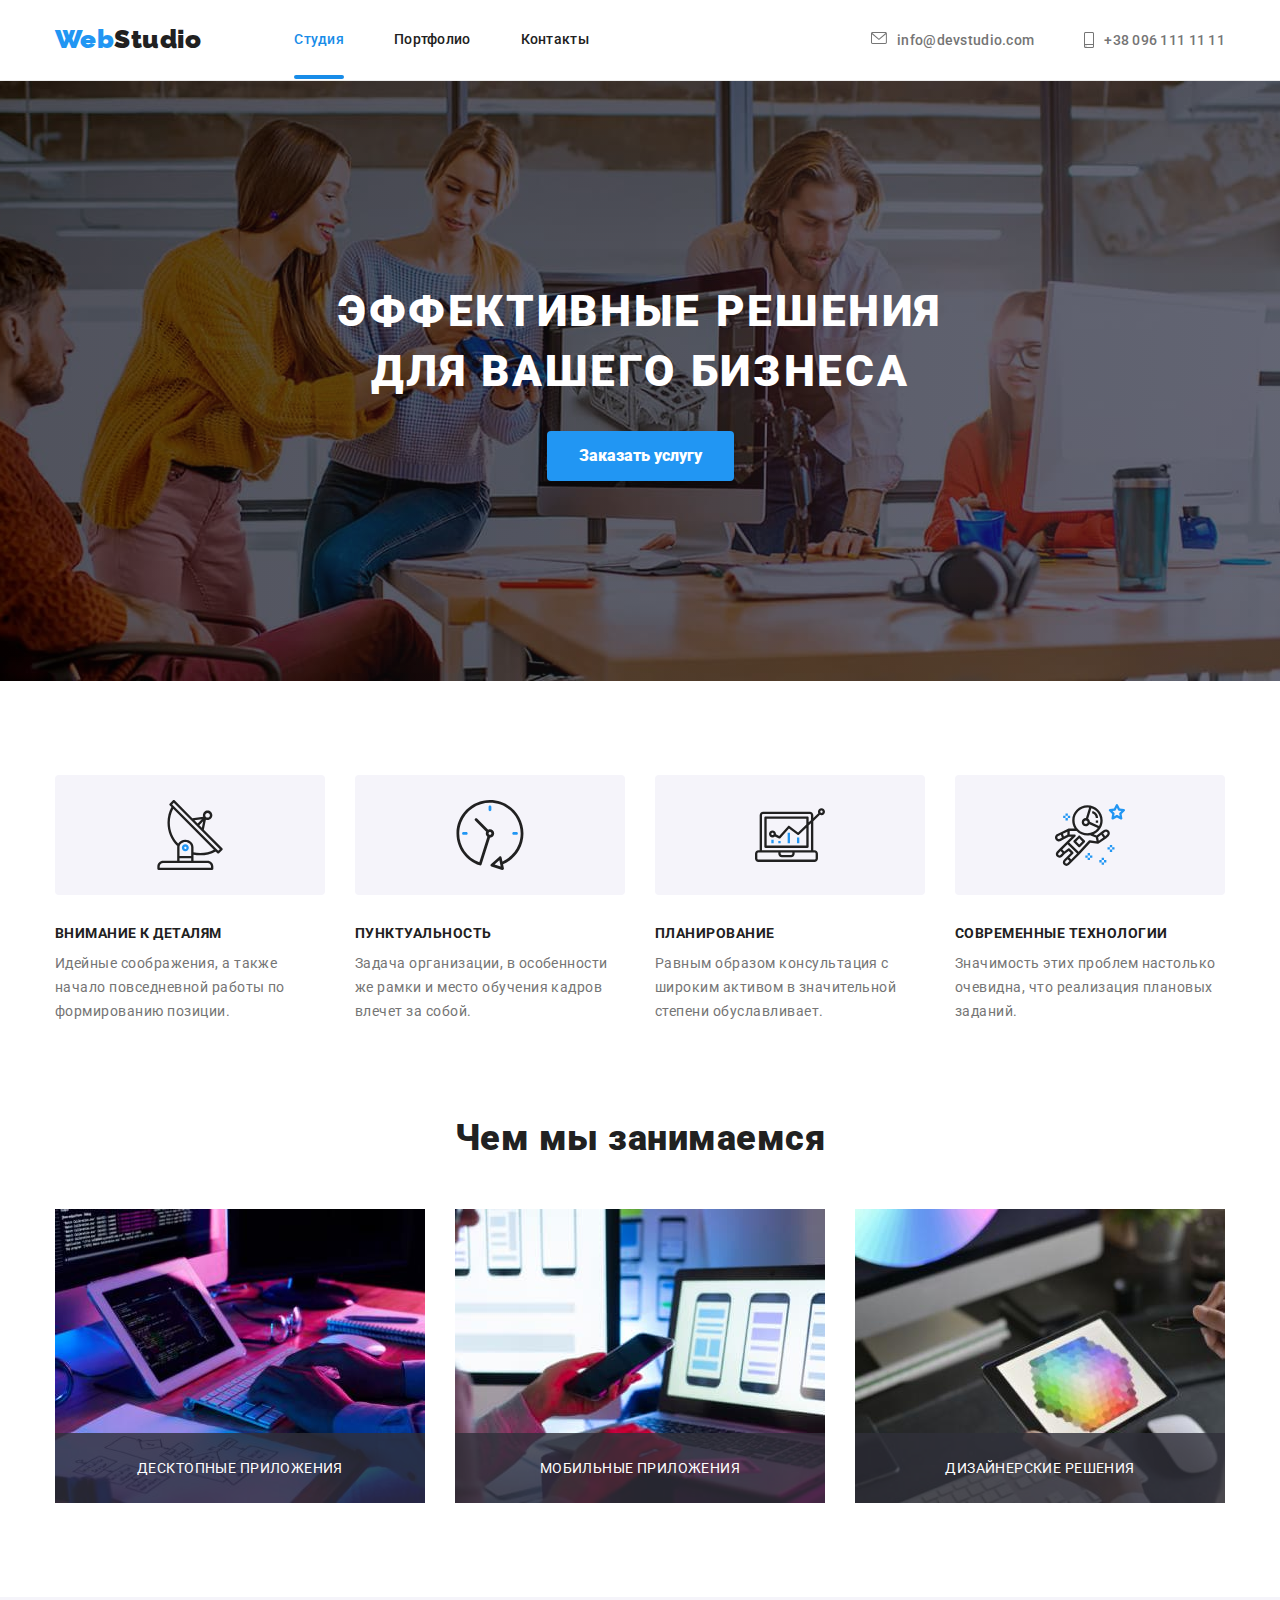
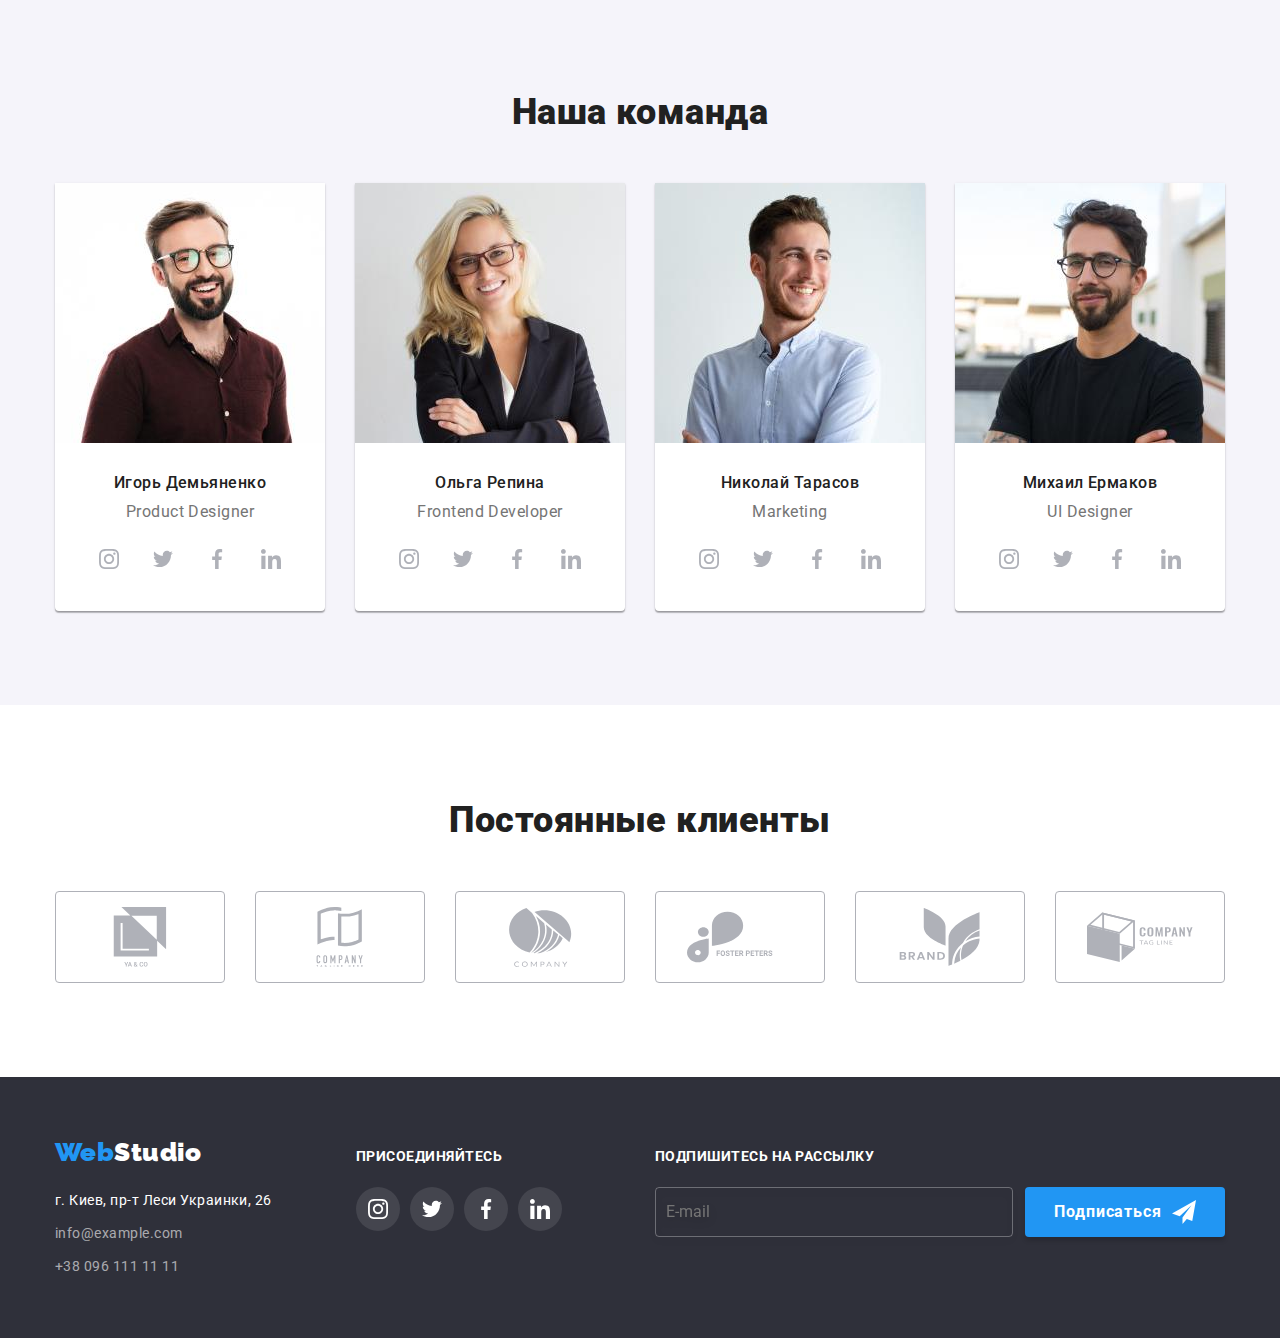
==== commit f8f5889b: "finish" ====
--- a/index.html
+++ b/index.html
@@ -29,6 +29,7 @@
     />
   </head>
   <body>
+    <!-- header -->
     <header>
       <div class="container header__box">
         <!-- header-logo-->
@@ -96,6 +97,7 @@
         </ul>
       </div>
     </header>
+    <!-- main -->
     <main>
       <!-- hero -->
       <section class="hero">
@@ -104,6 +106,7 @@
           <button type="button" class="hero__btn" data-modal-open>Заказать услугу</button>
         </div>
       </section>
+      
       <!-- peculiarity -->
       <section class="section">
         <div class="container">
@@ -167,6 +170,7 @@
           </ul>
         </div>
       </section>
+      
       <!-- what-todo -->
       <section class="section with__no-tpad">
         <div class="container">
@@ -200,6 +204,7 @@
           </ul>
         </div>
       </section>
+      
       <!-- team -->
       <section class="section whith__team-bg">
         <div class="container">
@@ -408,6 +413,7 @@
           </ul>
         </div>
       </section>
+      
       <!-- clients -->
       <section class="section">
         <div class="container">
@@ -459,6 +465,7 @@
         </div>
       </section>
     </main>
+    <!-- footer -->
     <footer class="footer">
       <div class="container footer__box">
         <!-- footer-contacts -->
@@ -558,6 +565,70 @@
         </div>
       </div>
     </footer>
+    
+    <!-- modal-order -->
+    <div class="backdrop is-hidden" data-modal>
+      <div class="modal">
+        <button class="modal__btn" type="button" data-modal-close>
+          <svg class="modal__icon">
+            <use href="./images/symbol-defs.svg#icon-close-black-18dp"></use>
+          </svg>
+        </button>
+        <!-- form -->
+        <form class="form-order" autocomplete="on">
+          <!-- form name -->
+          <p class="form-order__title">Оставьте свои данные, мы вам перезвоним</p>
+          <!-- name -->
+          <label class="form-order__label">
+            Имя
+            <span class="input-cover">
+              <input class="form-order__input" type="text" name="form-order-name" />
+              <svg class="form-order__icon">
+                <use href="./images/symbol-defs.svg#icon-person"></use>
+              </svg>
+            </span>
+          </label>
+
+          <!-- telephone -->
+          <label class="form-order__label">
+            Телефон
+            <span class="input-cover">
+              <input class="form-order__input" type="tel" name="form-order-tel" />
+              <svg class="form-order__icon">
+                <use href="./images/symbol-defs.svg#icon-phone"></use>
+              </svg>
+            </span>
+          </label>
+
+          <!-- email -->
+          <label class="form-order__label">
+            Почта
+            <span class="input-cover">
+              <input class="form-order__input" type="email" name="form-order-email" />
+              <svg class="form-order__icon">
+                <use href="./images/symbol-defs.svg#icon-email"></use>
+              </svg>
+            </span>
+          </label>
+
+          <!-- comment -->
+          <label class="form-order__label">
+            Комментарий
+            <textarea class="form-order__textarea" placeholder="Введите текст"></textarea>
+          </label>
+
+          <!-- agree -->
+          <label class="form-order__label-chbx">
+            <input class="form-order__input-chbx visually-hidden" type="checkbox" />
+            <span class="form-order__icon-chbx"></span>
+            <span>Соглашаюсь с рассылкой и принимаю <a class="form-order__link-agree" href="">Условия договора</a></span>
+          </label>
+
+          <!-- submit-button -->
+          <button class="form-order__btn" type="submit">Отправить</button>
+        </form>
+      </div>
+    </div>
     <script src="./js/modal.js"></script>
   </body>
 </html>
--- a/css/main.min.css
+++ b/css/main.min.css
@@ -1,2 +1,2 @@
-:root{--first-color: #ffffff;--second-color: #212121;--third-color: #757575;--fourth-color: #2f303a;--fifth-color: rgba(255, 255, 255, 0.6);--sixth-color: #f5f4fa;--seven-color: #ececec;--logo-color-white: #ffffff;--logo-color-black: #000000;--logo-color-blue: #2196f3;--active-item-color: #188ce8;--add-order-color: #2196f3;--todo-over-bg-color: rgba(47, 48, 58, 0.8);--icon-color: #afb1b8;--icon-color-active: #2196f3;--first-font: 'Roboto', sans-serif;--second-font: 'Raleway', sans-serif;--animate-color: color 250ms cubic-bezier(0.4, 0, 0.2, 1);--animate-bck-color: background-color 250ms cubic-bezier(0.4, 0, 0.2, 1);--animate-box-shadow: box-shadow 250ms cubic-bezier(0.4, 0, 0.2, 1);--animate-border: border 250ms cubic-bezier(0.4, 0, 0.2, 1);--animate-transform: transform 250ms cubic-bezier(0.4, 0, 0.2, 1);--animate-fill: fill 250ms cubic-bezier(0.4, 0, 0.2, 1)}.visually-hidden{position:absolute;clip:rect(0 0 0 0);width:1px;height:1px;margin:-1px}h1,h2,h3,p{margin:0}ul{margin:0;padding:0;list-style:none}body{font-family:var(--first-font);font-style:normal;color:var(--first-color);background-color:var(--first-color);letter-spacing:0.03em}img{display:block;max-width:100%;height:auto}header{border-bottom:1px solid var(seven-color)}.title{font-weight:900;font-size:36px;line-height:calc(42 / 36);color:var(--second-color);text-align:center;margin-bottom:50px}.uppercase-title{font-weight:700;font-size:14px;line-height:calc(16 / 14);text-transform:uppercase}.cards-list{display:flex;flex-wrap:wrap;margin-left:-30px;margin-top:-30px}.container{width:1200px;margin-left:auto;margin-right:auto;padding-left:15px;padding-right:15px}.section{padding:94px 0}.logo{text-decoration:none;color:var(--logo-color-blue);font-family:var(--second-font);font-weight:900;font-size:26px;line-height:calc(31 / 26)}.social__list{display:flex;justify-content:center;align-items:center}.social__item:not(:last-child){margin-right:10px}.social__link{text-decoration:none;width:44px;height:44px;display:flex;align-items:center;justify-content:center;border-radius:50%;transition:var(--animate-bck-color),var(--animate-color)}.social__icon{fill:currentColor}.header__box{display:flex;align-items:center;padding-top:24px;padding-bottom:25px}.header__link{text-decoration:none;font-weight:500;font-size:14px;line-height:calc(16 / 14);letter-spacing:0.02em;color:var(--second-color);transition:var(--animate-color)}.header__link:hover,.header__link:focus{color:var(--active-item-color)}.header__item:not(:last-child){margin-right:50px}.header-logo__pos{margin-right:93px}.header-logo__span{color:var(--second-color)}.header__list{display:flex;margin-left:auto;align-items:center}.current-page{position:relative;color:var(--active-item-color)}.current-page::after{position:absolute;bottom:-200%;content:'';display:block;width:100%;height:4px;border-radius:2px;background-color:var(--active-item-color)}.contact-item{display:flex;color:var(--third-color)}.header-contacts__icon{display:block;fill:currentColor;margin-right:10px}.footer{background:var(--fourth-color);padding-top:60px;padding-bottom:60px}.footer__box{align-items:baseline;display:flex}.footer__title{font-weight:700;margin-bottom:23px}.footer-logo__span{color:var(--first-color)}.footer-logo__pos{display:block;margin-bottom:20px}.footer-contacts__box{margin-right:70px;flex-grow:1}.footer-contacts__list{font-size:14px;line-height:calc(24 / 14)}.footer-contacts__item:not(:last-child){margin-bottom:9px}.footer-address__link{text-decoration:none;color:var(--first-color-white);font-style:normal;margin-bottom:9px}.footer-email-tel__link{text-decoration:none;color:var(--fifth-color);font-style:normal;margin-bottom:9px}.footer-social__link{background-color:rgba(255,255,255,0.1);color:var(--first-color-white)}.footer-social__link:hover,.footer-social__link:focus{background-color:var(--icon-color-active)}.footer-form__box{margin-left:93px}.footer-form{display:flex}.footer-form__input{width:358px;height:50px;padding:15px 10px;color:var(--first-color);overflow:hidden;outline:none;border-style:none;border:1px solid rgba(255,255,255,0.3);filter:drop-shadow(0px 4px 4px rgba(0,0,0,0.15));border-radius:4px;background-color:transparent}.footer-form__btn{display:flex;justify-content:center;align-items:center;width:200px;height:50px;margin-left:12px;background:var(--icon-color-active);box-shadow:0px 4px 4px rgba(0,0,0,0.15);border-radius:4px;border:transparent;color:var(--first-color);font-weight:700;font-size:16px;line-height:calc(30 / 16);letter-spacing:0.06em;cursor:pointer}.footer-form__icon{margin-left:10px;fill:var(--first-color)}.hero{background:var(--fourth-color);text-align:center}.hero__overlay{max-width:1600px;padding-top:200px;height:600px;margin-left:auto;margin-right:auto;background-image:linear-gradient(to right, rgba(0,0,0,0.4), rgba(47,48,58,0.4)),url(../images/content-bg.jpg);background-size:cover;background-repeat:no-repeat;background-position:50% 50%}.hero__title{font-weight:900;font-size:44px;line-height:calc(60 / 44);letter-spacing:0.06em;text-transform:uppercase;margin-left:auto;margin-right:auto;margin-bottom:30px;width:696px}.hero__btn{padding:10px 32px;font-family:inherit;font-weight:900;font-size:16px;line-height:calc(30 / 16);text-align:center;color:var(--first-color-white);background-color:var(--add-order-color);box-shadow:0px 4px 4px rgba(0,0,0,0.15);border-radius:4px;border:hidden;cursor:pointer;transition:var(--animate-bck-color),var(--animate-color),var(--animate-box-shadow)}.hero__btn:hover,.hero__btn:focus{background-color:var(--active-item-color);color:var(--first-color);box-shadow:0px 3px 1px rgba(0,0,0,0.1),0px 1px 2px rgba(0,0,0,0.08),0px 2px 2px rgba(0,0,0,0.12);border-radius:4px;border:hidden}.peculiarity__item{margin-left:30px;margin-top:30px;flex-basis:calc((100% - 120px) / 4)}.peculiarity__box{display:flex;align-items:center;justify-content:center;height:120px;border-radius:4px;background-color:var(--sixth-color);margin-bottom:30px}.peculiarity__title{color:var(--second-color);margin-bottom:10px}.peculiarity__text{font-size:14px;line-height:calc(24 / 14);color:var(--third-color)}.what-todo__item{margin-left:30px;margin-top:30px;flex-basis:calc((100% - 90px) / 3);position:relative}.what-todo__overlay{position:absolute;bottom:0;left:0;height:70px;display:flex;justify-content:center;align-items:center;background-color:var(--todo-over-bg-color);font-size:14px;line-height:calc(16 / 14);letter-spacing:0.03em;text-transform:uppercase;width:100%}.with__no-tpad{padding-top:0}.whith__team-bg{background-color:var(--sixth-color)}.team__item{margin-left:30px;margin-top:30px;background-color:var(--first-color);flex-basis:calc((100% - 120px) / 4);width:270px;box-shadow:0px 1px 3px rgba(0,0,0,0.12),0px 1px 1px rgba(0,0,0,0.14),0px 2px 1px rgba(0,0,0,0.2);border-radius:0px 0px 4px 4px}.card-team__info{text-align:center;padding-top:30px;padding-bottom:30px}.card-team__title{color:var(--second-color);font-size:16px;font-weight:500;line-height:calc(19 / 16);text-align:center;margin-bottom:10px}.card-team__text{margin-bottom:16px;color:var(--third-color);font-size:16px;font-weight:400;line-height:calc(19 / 16)}.team-social__link{color:var(--icon-color)}.team-social__link:hover,.team-social__link:focus{background-color:var(--icon-color-active);color:var(--first-color)}.cards-clients__list{display:flex;justify-content:center;align-items:center}.cards-clients__item:not(:last-child){margin-right:30px}.cards-clients__link{display:flex;justify-content:center;align-items:center;width:170px;height:92px;color:var(--icon-color);border:1px solid var(--icon-color);border-radius:4px;transition:var(--animate-color),var(--animate-box-shadow)}.cards-clients__link:hover,.cards-clients__link:focus{color:var(--icon-color-active);border:1px solid var(--icon-color-active)}.cards-clients__icon{fill:currentColor}
+:root{--first-color: #ffffff;--second-color: #212121;--third-color: #757575;--fourth-color: #2f303a;--fifth-color: rgba(255, 255, 255, 0.6);--sixth-color: #f5f4fa;--seven-color: #ececec;--logo-color-white: #ffffff;--logo-color-black: #000000;--logo-color-blue: #2196f3;--active-item-color: #188ce8;--add-order-color: #2196f3;--todo-over-bg-color: rgba(47, 48, 58, 0.8);--icon-color: #afb1b8;--icon-color-active: #2196f3;--first-font: 'Roboto', sans-serif;--second-font: 'Raleway', sans-serif;--animate-color: color 250ms cubic-bezier(0.4, 0, 0.2, 1);--animate-bck-color: background-color 250ms cubic-bezier(0.4, 0, 0.2, 1);--animate-box-shadow: box-shadow 250ms cubic-bezier(0.4, 0, 0.2, 1);--animate-border: border 250ms cubic-bezier(0.4, 0, 0.2, 1);--animate-transform: transform 250ms cubic-bezier(0.4, 0, 0.2, 1);--animate-fill: fill 250ms cubic-bezier(0.4, 0, 0.2, 1)}.visually-hidden{position:absolute;clip:rect(0 0 0 0);width:1px;height:1px;margin:-1px}h1,h2,h3,p{margin:0}ul{margin:0;padding:0;list-style:none}body{font-family:var(--first-font);font-style:normal;color:var(--first-color);background-color:var(--first-color);letter-spacing:0.03em}img{display:block;max-width:100%;height:auto}header{border-bottom:1px solid var(--seven-color)}.title{font-weight:900;font-size:36px;line-height:calc(42 / 36);color:var(--second-color);text-align:center;margin-bottom:50px}.uppercase-title{font-weight:700;font-size:14px;line-height:calc(16 / 14);text-transform:uppercase}.cards-list{display:flex;flex-wrap:wrap;margin-left:-30px;margin-top:-30px}.container{width:1200px;margin-left:auto;margin-right:auto;padding-left:15px;padding-right:15px}.section{padding:94px 0}.logo{text-decoration:none;color:var(--logo-color-blue);font-family:var(--second-font);font-weight:900;font-size:26px;line-height:calc(31 / 26)}.social__list{display:flex;justify-content:center;align-items:center}.social__item:not(:last-child){margin-right:10px}.social__link{text-decoration:none;width:44px;height:44px;display:flex;align-items:center;justify-content:center;border-radius:50%;transition:var(--animate-bck-color),var(--animate-color)}.social__icon{fill:currentColor}.header__box{display:flex;align-items:center;padding-top:24px;padding-bottom:25px}.header__link{text-decoration:none;font-weight:500;font-size:14px;line-height:calc(16 / 14);letter-spacing:0.02em;color:var(--second-color);transition:var(--animate-color)}.header__link:hover,.header__link:focus{color:var(--active-item-color)}.header__item:not(:last-child){margin-right:50px}.header-logo__pos{margin-right:93px}.header-logo__span{color:var(--second-color)}.header__list{display:flex;margin-left:auto;align-items:center}.current-page{position:relative;color:var(--active-item-color)}.current-page::after{position:absolute;bottom:-200%;content:'';display:block;width:100%;height:4px;border-radius:2px;background-color:var(--active-item-color)}.contact-item{display:flex;color:var(--third-color)}.header-contacts__icon{display:block;fill:currentColor;margin-right:10px}.hero{background:var(--fourth-color);text-align:center}.hero__overlay{max-width:1600px;padding-top:200px;height:600px;margin-left:auto;margin-right:auto;background-image:linear-gradient(to right, rgba(0,0,0,0.4), rgba(47,48,58,0.4)),url(../images/content-bg.jpg);background-size:cover;background-repeat:no-repeat;background-position:50% 50%}.hero__title{font-weight:900;font-size:44px;line-height:calc(60 / 44);letter-spacing:0.06em;text-transform:uppercase;margin-left:auto;margin-right:auto;margin-bottom:30px;width:696px}.hero__btn{padding:10px 32px;font-family:inherit;font-weight:900;font-size:16px;line-height:calc(30 / 16);text-align:center;color:var(--first-color-white);background-color:var(--add-order-color);box-shadow:0px 4px 4px rgba(0,0,0,0.15);border-radius:4px;border:hidden;cursor:pointer;transition:var(--animate-bck-color),var(--animate-color),var(--animate-box-shadow)}.hero__btn:hover,.hero__btn:focus{background-color:var(--active-item-color);color:var(--first-color);box-shadow:0px 3px 1px rgba(0,0,0,0.1),0px 1px 2px rgba(0,0,0,0.08),0px 2px 2px rgba(0,0,0,0.12);border-radius:4px;border:hidden}.peculiarity__item{margin-left:30px;margin-top:30px;flex-basis:calc((100% - 120px) / 4)}.peculiarity__box{display:flex;align-items:center;justify-content:center;height:120px;border-radius:4px;background-color:var(--sixth-color);margin-bottom:30px}.peculiarity__title{color:var(--second-color);margin-bottom:10px}.peculiarity__text{font-size:14px;line-height:calc(24 / 14);color:var(--third-color)}.what-todo__item{margin-left:30px;margin-top:30px;flex-basis:calc((100% - 90px) / 3);position:relative}.what-todo__overlay{position:absolute;bottom:0;left:0;height:70px;display:flex;justify-content:center;align-items:center;background-color:var(--todo-over-bg-color);font-size:14px;line-height:calc(16 / 14);letter-spacing:0.03em;text-transform:uppercase;width:100%}.with__no-tpad{padding-top:0}.whith__team-bg{background-color:var(--sixth-color)}.team__item{margin-left:30px;margin-top:30px;background-color:var(--first-color);flex-basis:calc((100% - 120px) / 4);width:270px;box-shadow:0px 1px 3px rgba(0,0,0,0.12),0px 1px 1px rgba(0,0,0,0.14),0px 2px 1px rgba(0,0,0,0.2);border-radius:0px 0px 4px 4px}.card-team__info{text-align:center;padding-top:30px;padding-bottom:30px}.card-team__title{color:var(--second-color);font-size:16px;font-weight:500;line-height:calc(19 / 16);text-align:center;margin-bottom:10px}.card-team__text{margin-bottom:16px;color:var(--third-color);font-size:16px;font-weight:400;line-height:calc(19 / 16)}.team-social__link{color:var(--icon-color)}.team-social__link:hover,.team-social__link:focus{background-color:var(--icon-color-active);color:var(--first-color)}.cards-clients__list{display:flex;justify-content:center;align-items:center}.cards-clients__item:not(:last-child){margin-right:30px}.cards-clients__link{display:flex;justify-content:center;align-items:center;width:170px;height:92px;color:var(--icon-color);border:1px solid var(--icon-color);border-radius:4px;transition:var(--animate-color),var(--animate-box-shadow)}.cards-clients__link:hover,.cards-clients__link:focus{color:var(--icon-color-active);border:1px solid var(--icon-color-active)}.cards-clients__icon{fill:currentColor}.backdrop{position:fixed;top:0;left:0;width:100%;height:100%;background-color:rgba(0,0,0,0.2);transition:var(--animate-bck-color)}.backdrop.is-hidden{opacity:0;pointer-events:none}.modal{position:absolute;top:50%;left:50%;transform:translate(-50%, -50%);width:528px;height:581px;background-color:var(--first-color);transition:var(--animate-bck-color)}.modal__btn{position:absolute;top:8px;right:8px;display:flex;justify-content:center;align-items:center;width:30px;height:30px;background-color:var(--first-color);border:1px solid rgba(0,0,0,0.1);border-radius:50%;transition:var(--animate-fill);cursor:pointer}.modal__icon{width:18px;height:18px}.form-order{width:100%;height:100%;padding:40px}.form-order__title{margin-bottom:12px;font-weight:700;font-size:20px;line-height:calc(23 / 20);text-align:center;letter-spacing:0.03em;color:var(--second-color)}.form-order__label{display:block;margin-bottom:10px;color:var(--third-color);font-size:12px;line-height:calc(14 / 12);letter-spacing:0.01em}.input-cover{position:relative;display:block;margin-top:4px}.form-order__input{display:block;width:100%;height:40px;padding-left:42px;border:1px solid rgba(33,33,33,0.2);border-radius:4px}.form-order__input:focus-visible,.form-order__textarea:focus-visible{outline:none;border:1px solid var(--icon-color-active);border-radius:4px}.form-order__input:focus-visible+.form-order__icon,.modal__btn:hover,.modal__btn:focus{fill:var(--icon-color-active)}.form-order__icon{position:absolute;display:block;width:18px;height:18px;top:50%;left:12px;transform:translateY(-50%);fill:var(--second-color)}.form-order__textarea{display:block;width:448px;height:120px;margin-top:4px;padding:12px 16px;border:1px solid rgba(33,33,33,0.2);border-radius:4px;resize:none}.form-order__textarea::placeholder{font-weight:400;font-size:12px;line-height:calc(14 / 12);letter-spacing:0.01em;color:rgba(117,117,117,0.5)}.form-order__label-chbx{position:relative;display:flex;justify-content:center;align-items:center;margin-top:20px;font-size:14px;line-height:calc(24 / 14);letter-spacing:0.03em;color:var(--third-color);cursor:pointer}.form-order__input-chbx:checked+.form-order__icon-chbx{background-color:var(--active);background-image:url(../images/check.svg)}.form-order__icon-chbx{display:block;margin-right:8px;width:16px;height:15px;background-image:url(../images/box.svg);background-size:cover;background-origin:border-box;border-radius:4px}.form-order__link-agree{color:var(--active-item-color)}.form-order__btn{display:block;margin-left:auto;margin-right:auto;margin-top:30px;width:200px;height:50px;background-color:var(--add-order-color);box-shadow:0px 4px 4px rgba(0,0,0,0.15);border-radius:4px;border:none;color:var(--first-color);transition:var(--animate-bck-color),var(--animate-box-shadow);cursor:pointer}.form-order__btn:hover,.form-order__btn:focus{background-color:var(--active-item-color);box-shadow:0px 4px 4px rgba(0,0,0,0.15);border-radius:4px}.portfolio-filters__list{display:flex;justify-content:center;margin-bottom:50px}.portfolio-filters__item:not(:last-child){margin-right:8px}.portfolio-filters__btn{cursor:pointer;background:var(--sixth-color);border-radius:4px;border:hidden;font-family:inherit;font-weight:500;font-size:16px;line-height:calc(26 / 16);text-align:center;vertical-align:middle;letter-spacing:0.03em;color:var(--second-color);padding:6px 22px;transition:var(--animate-bck-color),var(--animate-color),var(--animate-box-shadow)}.portfolio-filters__btn:hover,.portfolio-filters__btn:focus{background-color:var(--active-item-color);color:var(--first-color);box-shadow:0px 3px 1px rgba(0,0,0,0.1),0px 1px 2px rgba(0,0,0,0.08),0px 2px 2px rgba(0,0,0,0.12);border-radius:4px;border:hidden}.portfolio__item{margin-left:30px;margin-top:30px;flex-basis:calc((100% - 90px) / 3)}.portfolio__item-link{display:block;color:var(--first-color)}.portfolio__item-link:hover,.portfolio__item-link:focus{box-shadow:0px 1px 1px rgba(0,0,0,0.12),0px 4px 4px rgba(0,0,0,0.06),1px 4px 6px rgba(0,0,0,0.16)}.portfolio__item-link:hover .portfolio-overlay,.portfolio__item-link:focus .portfolio-overlay{box-shadow:0px 1px 1px rgba(0,0,0,0.12),0px 4px 4px rgba(0,0,0,0.06),1px 4px 6px rgba(0,0,0,0.16);transform:translateY(0)}.portfolio__thumb{position:relative;overflow:hidden}.portfolio-overlay{position:absolute;top:0;left:0;width:100%;height:100%;background-color:rgba(33,150,243,0.9);transform:translateY(100%);transition:var(--animate-transform);font-family:inherit;font-weight:400;font-size:18px;line-height:calc(28 / 18);padding:64px 24px}.portfolio__item-box{padding:20px 24px;border-left:1px solid #eeeeee;border-right:1px solid #eeeeee;border-bottom:1px solid #eeeeee}.portfolio__title-card{font-family:inherit;font-weight:700;font-size:18px;line-height:calc(36 / 18);letter-spacing:0.06em;color:var(--second-color);margin-bottom:4px}.portfolio__text-card{font-family:inherit;font-weight:400;font-size:16px;line-height:calc(30 / 16);color:var(--third-color)}.footer{background:var(--fourth-color);padding-top:60px;padding-bottom:60px}.footer__box{align-items:baseline;display:flex}.footer__title{font-weight:700;margin-bottom:23px}.footer-logo__span{color:var(--first-color)}.footer-logo__pos{display:block;margin-bottom:20px}.footer-contacts__box{margin-right:70px;flex-grow:1}.footer-contacts__list{font-size:14px;line-height:calc(24 / 14)}.footer-contacts__item:not(:last-child){margin-bottom:9px}.footer-address__link{text-decoration:none;color:var(--first-color-white);font-style:normal;margin-bottom:9px}.footer-email-tel__link{text-decoration:none;color:var(--fifth-color);font-style:normal;margin-bottom:9px}.footer-social__link{background-color:rgba(255,255,255,0.1);color:var(--first-color-white)}.footer-social__link:hover,.footer-social__link:focus{background-color:var(--icon-color-active)}.footer-form__box{margin-left:93px}.footer-form{display:flex}.footer-form__input{width:358px;height:50px;padding:15px 10px;color:var(--first-color);overflow:hidden;outline:none;border-style:none;border:1px solid rgba(255,255,255,0.3);filter:drop-shadow(0px 4px 4px rgba(0,0,0,0.15));border-radius:4px;background-color:transparent}.footer-form__btn{display:flex;justify-content:center;align-items:center;width:200px;height:50px;margin-left:12px;background:var(--icon-color-active);box-shadow:0px 4px 4px rgba(0,0,0,0.15);border-radius:4px;border:transparent;color:var(--first-color);font-weight:700;font-size:16px;line-height:calc(30 / 16);letter-spacing:0.06em;cursor:pointer}.footer-form__icon{margin-left:10px;fill:var(--first-color)}
 /*# sourceMappingURL=main.min.css.map */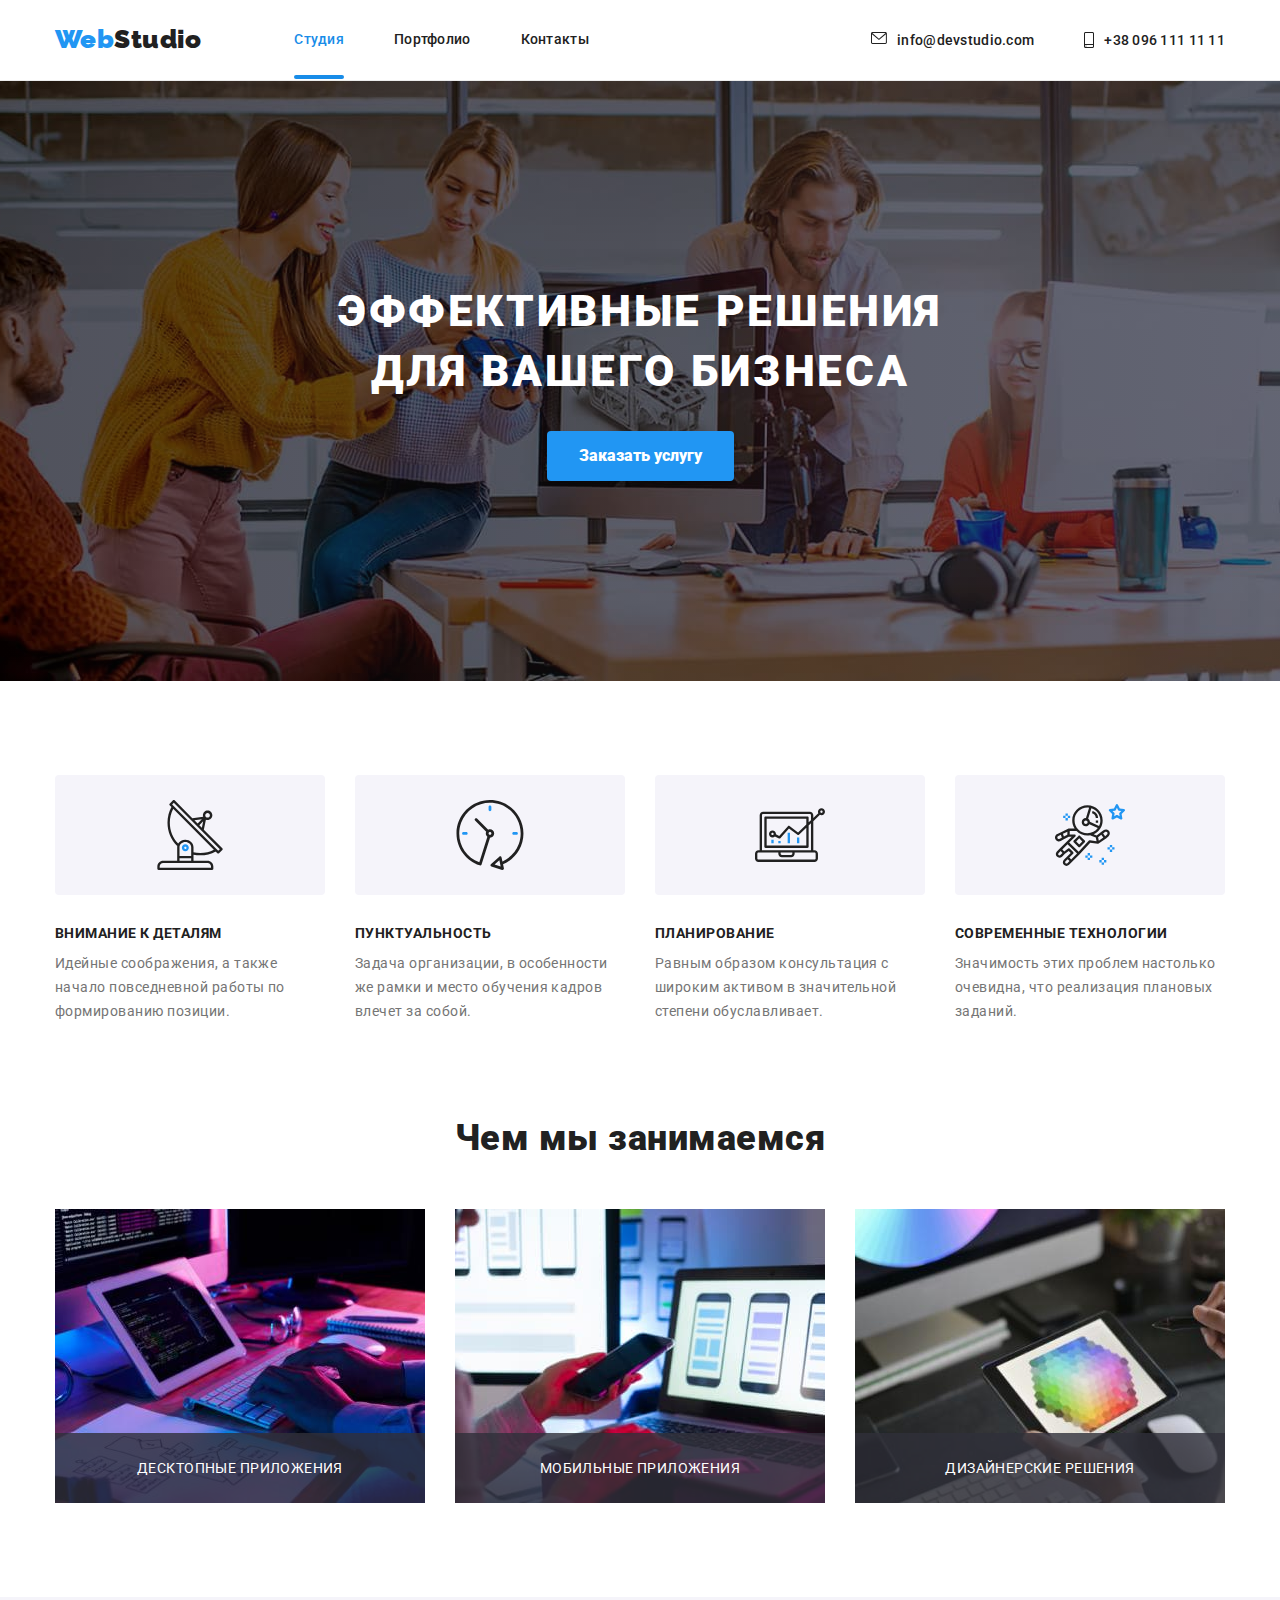
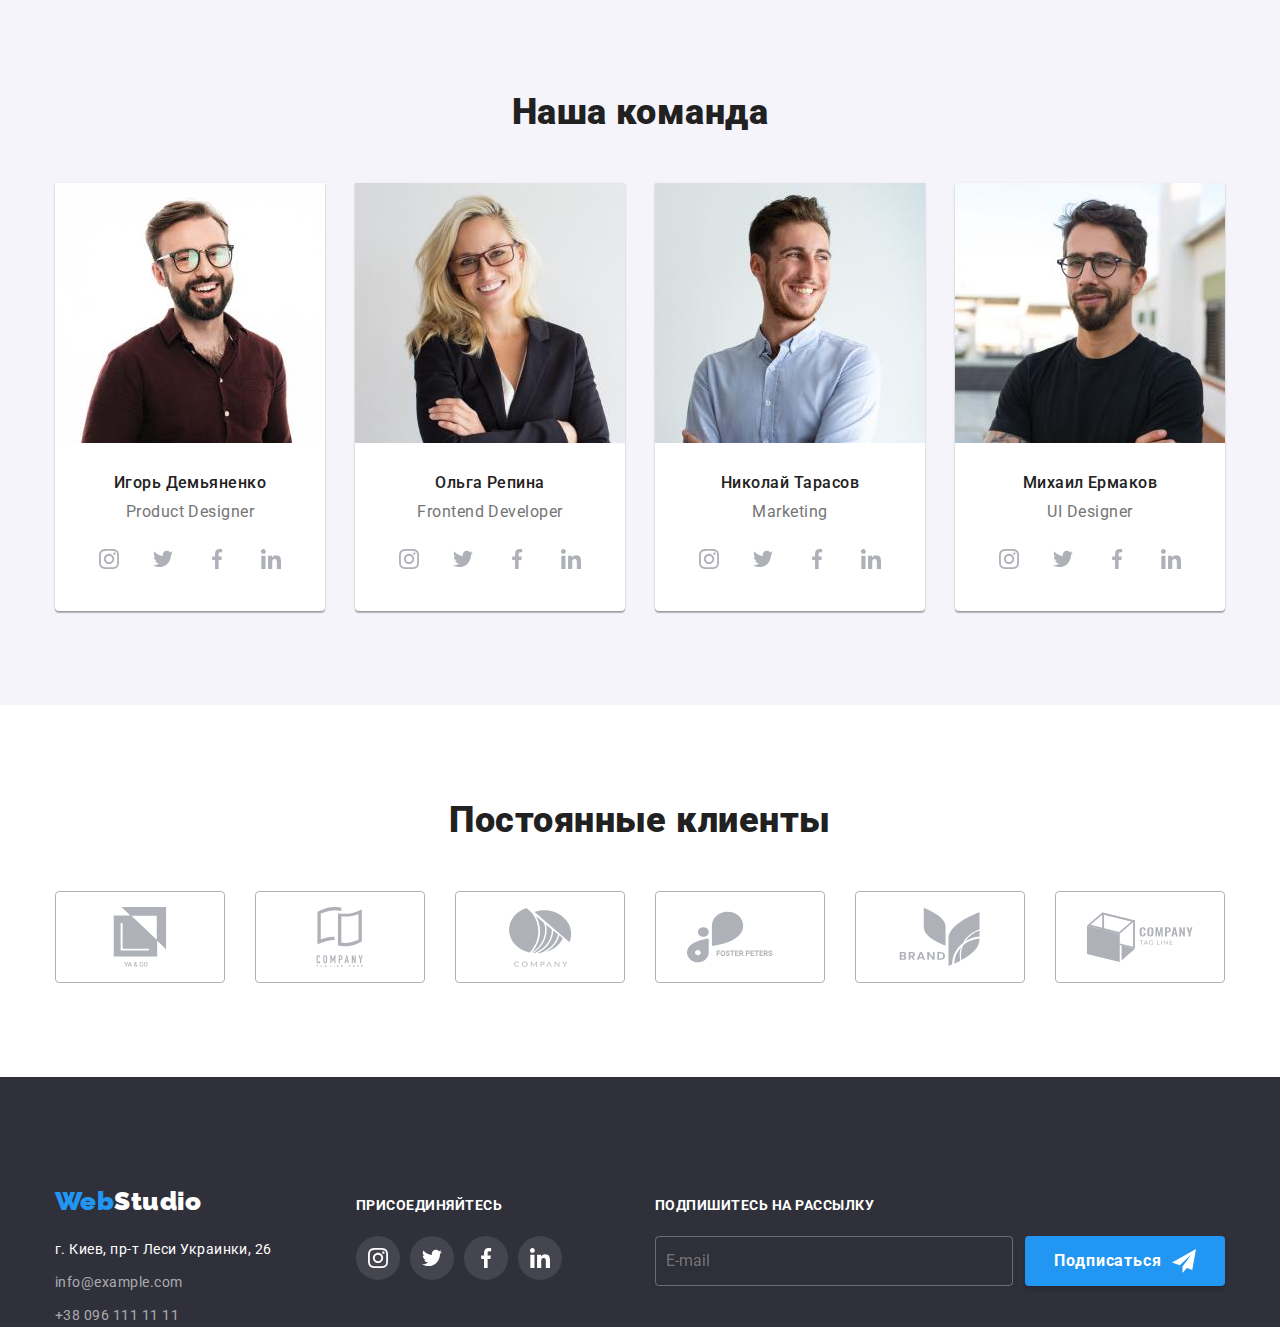
==== commit aeb578e7: "fix BEM" ====
--- a/index.html
+++ b/index.html
@@ -29,48 +29,51 @@
     />
   </head>
   <body>
-    <!-- header -->
+    <!--#region header #-->
     <header>
-      <div class="container header__box">
-        <!-- header-logo-->
+      <div class="container header__container">
+        <!--#region header-logo #-->
         <a 
           href="./index.html"
-          class="logo header-logo__pos"
-          > Web<span class="header-logo__span">Studio</span>
+          class="logo header__logo-link"
+          > Web<span class="header__logo-black">Studio</span>
         </a>
-        <!-- header-nav -->
+        <!--#endregion #-->
+        
+        <!--#region site-nav #-->
         <nav>
-          <ul class="header__list">
-            <li class="header__item">
+          <ul class="site-nav">
+            <li class="site-nav__item">
               <a 
                 href="./index.html"
-                class="header__link current-page"
+                class="site-nav__link site-nav__link--current-page"
                 > Студия</a>
             </li>
-            <li class="header__item">
+            <li class="site-nav__item">
               <a 
                 href="./portfolio.html"
-                class="header__link"
+                class="site-nav__link"
                 > Портфолио</a>
             </li>
-            <li class="header__item">
+            <li class="site-nav__item">
               <a
                 href="#"
-                class="header__link"
+                class="site-nav__link"
                 > Контакты</a>
             </li>
           </ul>
         </nav>
-        <!-- contacts -->
-        <ul class="header__list">
-          <li class="header__item">
+        <!--#endregion #-->
+        
+        <!--#region contacts #-->
+        <ul class="contacts">
+          <li class="contacts__item">
             <a
               href="mailto:info@devstudio.com"
-              class="contact-item
-                      header__link"
+              class="contacts__link"
               >
               <svg 
-                class="header-contacts__icon"
+                class="contacts__icon"
                 width="16"
                 height="12"
                 >
@@ -79,14 +82,13 @@
               info@devstudio.com
               </a>
           </li>
-          <li class="header__item">
+          <li class="contacts__item">
             <a
               href="tel:+380961111111"
-              class="contact-item
-                      header__link"
+              class="contacts__link"
               >
               <svg 
-                class="header-contacts__icon"
+                class="contacts__icon"
                 width="10"
                 height="16">
                 <use href="./images/symbol-defs.svg#icon-smartphone"></use>
@@ -95,23 +97,27 @@
             </a>
           </li>
         </ul>
+        <!--#endregion #-->
       </div>
     </header>
-    <!-- main -->
+    <!--#endregion #-->
+
+    <!--#region main #-->
     <main>
-      <!-- hero -->
+      <!--#region hero #-->
       <section class="hero">
-        <div class="hero__overlay">
+        <div class="hero__container">
           <h1 class="hero__title">Эффективные решения для вашего бизнеса</h1>
           <button type="button" class="hero__btn" data-modal-open>Заказать услугу</button>
         </div>
       </section>
-      
-      <!-- peculiarity -->
+      <!-- #endregion -->
+
+      <!--#region peculiarity #-->
       <section class="section">
         <div class="container">
           <h2 class="visually-hidden">Наши преимущества</h2>
-          <ul class="cards-list">
+          <ul class="peculiarity">
             <li class="peculiarity__item">
               <div class="peculiarity__box">
                 <svg width="70" height="70">
@@ -119,9 +125,7 @@
                 </svg>
               </div>
               <h3
-                class="uppercase-title
-                      peculiarity__title"
-                >Внимание к деталям</h3>
+                class="peculiarity__title">Внимание к деталям</h3>
               <p class="peculiarity__text">
                 Идейные соображения, а также начало повседневной работы по формированию позиции.
               </p>
@@ -132,8 +136,7 @@
                   <use href="./images/symbol-defs.svg#icon-clock1"></use>
                 </svg>
               </div>
-              <h3 class="uppercase-title  
-                        peculiarity__title"
+              <h3 class="peculiarity__title"
                 >Пунктуальность</h3>
               <p class="peculiarity__text">
                 Задача организации, в особенности же рамки и место обучения кадров влечет за собой.
@@ -146,8 +149,7 @@
                 </svg>
               </div>
               <div>
-                <h3 class="uppercase-title
-                          peculiarity__title"
+                <h3 class="peculiarity__title"
                   >Планирование</h3>
                 <p class="peculiarity__text">
                   Равным образом консультация с широким активом в значительной степени обуславливает.
@@ -160,8 +162,7 @@
                   <use href="./images/symbol-defs.svg#icon-astronaut1"></use>
                 </svg>
               </div>
-              <h3 class="uppercase-title 
-                        peculiarity__title"
+              <h3 class="peculiarity__title"
                 >Современные технологии</h3>
               <p class="peculiarity__text">
                 Значимость этих проблем настолько очевидна, что реализация плановых заданий.
@@ -170,12 +171,13 @@
           </ul>
         </div>
       </section>
-      
-      <!-- what-todo -->
-      <section class="section with__no-tpad">
+      <!-- #endregion -->
+
+      <!--#region what-todo #-->
+      <section class="section section--no-pad">
         <div class="container">
           <h2 class="title">Чем мы занимаемся</h2>
-          <ul class="cards-list">
+          <ul class="what-todo">
             <li class="what-todo__item">
               <img
                 src="./images/project_1.jpg"
@@ -204,12 +206,13 @@
           </ul>
         </div>
       </section>
-      
-      <!-- team -->
-      <section class="section whith__team-bg">
+      <!-- #endregion -->
+
+      <!--#region team -->
+      <section class="section section--team-bg">
         <div class="container">
           <h2 class="title">Наша команда</h2>
-          <ul class="cards-list">
+          <ul class="team">
             <li class="team__item">
               <img
                 src="./images/poduct_designer_igord_demianenko.jpg"
@@ -217,14 +220,14 @@
                 width="270"
                 height="260"
                 />
-              <div class="card-team__info">
-                <h3 class="card-team__title">Игорь Демьяненко</h3>
-                <p class="card-team__text">Product Designer</p>
-                <ul class="social__list">
+              <div class="team__box">
+                <h3 class="team__title">Игорь Демьяненко</h3>
+                <p class="team__text">Product Designer</p>
+                <ul class="social">
                   <li class="social__item">
                     <a
                       href="https://www.instagram.com/"
-                      class="social__link team-social__link">
+                      class="social__link social__link--team">
                       <svg class="social__icon" width="20" height="20">
                         <use href="./images/symbol-defs.svg#icon-instagram1"></use>
                       </svg>
@@ -233,7 +236,7 @@
                   <li class="social__item">
                     <a
                       href="https://twitter.com/"
-                      class="social__link team-social__link">
+                      class="social__link social__link--team">
                       <svg class="social__icon" width="20" height="20">
                         <use href="./images/symbol-defs.svg#icon-twitter1"></use>
                       </svg>
@@ -242,7 +245,7 @@
                   <li class="social__item">
                     <a
                       href="https://www.facebook.com/" 
-                      class="social__link team-social__link">
+                      class="social__link social__link--team">
                       <svg class="social__icon" width="20" height="20">
                         <use href="./images/symbol-defs.svg#icon-facebook1"></use>
                       </svg>
@@ -251,7 +254,7 @@
                   <li class="social__item">
                     <a
                       href="https://www.linkedin.com/" 
-                      class="social__link team-social__link">
+                      class="social__link social__link--team">
                       <svg class="social__icon" width="20" height="20">
                         <use href="./images/symbol-defs.svg#icon-linkedin1"></use>
                       </svg>
@@ -267,14 +270,14 @@
                 width="270"
                 height="260"
                 />
-              <div class="card-team__info">
-                <h3 class="card-team__title">Ольга Репина</h3>
-                <p class="card-team__text">Frontend Developer</p>
-                <ul class="social__list">
+              <div class="team__box">
+                <h3 class="team__title">Ольга Репина</h3>
+                <p class="team__text">Frontend Developer</p>
+                <ul class="social">
                   <li class="social__item">
                     <a
                       href="https://www.instagram.com/"
-                      class="social__link team-social__link">
+                      class="social__link social__link--team">
                       <svg class="social__icon" width="20" height="20">
                         <use href="./images/symbol-defs.svg#icon-instagram1"></use>
                       </svg>
@@ -283,7 +286,7 @@
                   <li class="social__item">
                     <a
                       href="https://twitter.com/"
-                      class="social__link team-social__link">
+                      class="social__link social__link--team">
                       <svg class="social__icon" width="20" height="20">
                         <use href="./images/symbol-defs.svg#icon-twitter1"></use>
                       </svg>
@@ -292,7 +295,7 @@
                   <li class="social__item">
                     <a
                       href="https://www.facebook.com/" 
-                      class="social__link team-social__link">
+                      class="social__link social__link--team">
                       <svg class="social__icon" width="20" height="20">
                         <use href="./images/symbol-defs.svg#icon-facebook1"></use>
                       </svg>
@@ -301,7 +304,7 @@
                   <li class="social__item">
                     <a
                       href="https://www.linkedin.com/" 
-                      class="social__link team-social__link">
+                      class="social__link social__link--team">
                       <svg class="social__icon" width="20" height="20">
                         <use href="./images/symbol-defs.svg#icon-linkedin1"></use>
                       </svg>
@@ -317,14 +320,14 @@
                 width="270"
                 height="260"
                 />
-              <div class="card-team__info">
-                <h3 class="card-team__title">Николай Тарасов</h3>
-                <p class="card-team__text">Marketing</p>
-                <ul class="social__list">
+              <div class="team__box">
+                <h3 class="team__title">Николай Тарасов</h3>
+                <p class="team__text">Marketing</p>
+                <ul class="social">
                   <li class="social__item">
                     <a
                       href="https://www.instagram.com/" 
-                      class="social__link team-social__link">
+                      class="social__link social__link--team">
                       <svg class="social__icon" width="20" height="20">
                         <use href="./images/symbol-defs.svg#icon-instagram1"></use>
                       </svg>
@@ -333,7 +336,7 @@
                   <li class="social__item">
                     <a
                       href="https://twitter.com/"
-                      class="social__link team-social__link">
+                      class="social__link social__link--team">
                       <svg class="social__icon" width="20" height="20">
                         <use href="./images/symbol-defs.svg#icon-twitter1"></use>
                       </svg>
@@ -342,7 +345,7 @@
                   <li class="social__item">
                     <a
                       href="https://www.facebook.com/" 
-                      class="social__link team-social__link">
+                      class="social__link social__link--team">
                       <svg class="social__icon" width="20" height="20">
                         <use href="./images/symbol-defs.svg#icon-facebook1"></use>
                       </svg>
@@ -351,7 +354,7 @@
                   <li class="social__item">
                     <a
                       href="https://www.linkedin.com/" 
-                      class="social__link team-social__link">
+                      class="social__link social__link--team">
                       <svg class="social__icon" width="20" height="20">
                         <use href="./images/symbol-defs.svg#icon-linkedin1"></use>
                       </svg>
@@ -367,14 +370,14 @@
                 width="270"
                 height="260"
                 />
-              <div class="card-team__info">
-                <h3 class="card-team__title">Михаил Ермаков</h3>
-                <p class="card-team__text">UI Designer</p>
-                <ul class="social__list">
+              <div class="team__box">
+                <h3 class="team__title">Михаил Ермаков</h3>
+                <p class="team__text">UI Designer</p>
+                <ul class="social">
                   <li class="social__item">
                     <a
                       href="https://www.instagram.com/" 
-                      class="social__link team-social__link">
+                      class="social__link social__link--team">
                       <svg class="social__icon" width="20" height="20">
                         <use href="./images/symbol-defs.svg#icon-instagram1"></use>
                       </svg>
@@ -383,7 +386,7 @@
                   <li class="social__item">
                     <a
                       href="https://twitter.com/"
-                      class="social__link team-social__link">
+                      class="social__link social__link--team">
                       <svg class="social__icon" width="20" height="20">
                         <use href="./images/symbol-defs.svg#icon-twitter1"></use>
                       </svg>
@@ -392,7 +395,7 @@
                   <li class="social__item">
                     <a
                       href="https://www.facebook.com/" 
-                      class="social__link team-social__link">
+                      class="social__link social__link--team">
                       <svg class="social__icon" width="20" height="20">
                         <use href="./images/symbol-defs.svg#icon-facebook1"></use>
                       </svg>
@@ -401,7 +404,7 @@
                   <li class="social__item">
                     <a
                       href="https://www.linkedin.com/" 
-                      class="social__link team-social__link">
+                      class="social__link social__link--team">
                       <svg class="social__icon" width="20" height="20">
                         <use href="./images/symbol-defs.svg#icon-linkedin1"></use>
                       </svg>
@@ -413,50 +416,51 @@
           </ul>
         </div>
       </section>
-      
-      <!-- clients -->
+      <!-- #endregion -->
+
+      <!--#region clients -->
       <section class="section">
         <div class="container">
           <h2 class="title">Постоянные клиенты</h2>
-          <ul class="cards-clients__list">
-            <li class="cards-clients__item">
-              <a href="" class="cards-clients__link">
-                <svg class="cards-clients__icon" width="106" height="60">
+          <ul class="clients">
+            <li class="clients__item">
+              <a href="" class="clients__link">
+                <svg class="clients__icon" width="106" height="60">
                   <use href="./images/symbol-defs.svg#icon-client1"></use>
                 </svg>
               </a>
             </li>
-            <li class="cards-clients__item">
-              <a href="" class="cards-clients__link">
-                <svg class="cards-clients__icon" width="106" height="60">
+            <li class="clients__item">
+              <a href="" class="clients__link">
+                <svg class="clients__icon" width="106" height="60">
                   <use href="./images/symbol-defs.svg#icon-client2"></use>
                 </svg>
               </a>
             </li>
-            <li class="cards-clients__item">
-              <a href="" class="cards-clients__link">
-                <svg class="cards-clients__icon" width="106" height="60">
+            <li class="clients__item">
+              <a href="" class="clients__link">
+                <svg class="clients__icon" width="106" height="60">
                   <use href="./images/symbol-defs.svg#icon-client3"></use>
                 </svg>
               </a>
             </li>
-            <li class="cards-clients__item">
-              <a href="" class="cards-clients__link">
-                <svg class="cards-clients__icon" width="106" height="60">
+            <li class="clients__item">
+              <a href="" class="clients__link">
+                <svg class="clients__icon" width="106" height="60">
                   <use href="./images/symbol-defs.svg#icon-client4"></use>
                 </svg>
               </a>
             </li>
-            <li class="cards-clients__item">
-              <a href="" class="cards-clients__link">
-                <svg class="cards-clients__icon" width="106" height="60">
+            <li class="clients__item">
+              <a href="" class="clients__link">
+                <svg class="clients__icon" width="106" height="60">
                   <use href="./images/symbol-defs.svg#icon-client5"></use>
                 </svg>
               </a>
             </li>
-            <li class="cards-clients__item">
-              <a href="" class="cards-clients__link with-border">
-                <svg class="cards-clients__icon" width="106" height="60">
+            <li class="clients__item">
+              <a href="" class="clients__link with-border">
+                <svg class="clients__icon" width="106" height="60">
                   <use href="./images/symbol-defs.svg#icon-client6"></use>
                 </svg>
               </a>
@@ -464,19 +468,24 @@
           </ul>
         </div>
       </section>
+      <!-- #endregion -->
     </main>
-    <!-- footer -->
+    <!--#endregion #-->
+
+    <!--#region footer #-->
     <footer class="footer">
-      <div class="container footer__box">
-        <!-- footer-contacts -->
-        <div class="footer-contacts__box">
-          <!-- footer-logo -->
+      <div class="container footer__container">
+        <!--#region footer-contacts #-->
+        <div class="footer-contacts">
+          <!--#region footer-logo #-->
           <a
             href="./index.html"
-            class="logo footer-logo__pos"
-            > Web<span class="footer-logo__span">Studio</span>
+            class="logo footer-logo"
+            > Web<span class="footer-logo--white">Studio</span>
           </a>
-          <!-- footer-contacts -->
+          <!--#endregion #-->
+
+          <!--#region footer-contacts #-->
           <address>
             <ul  class="footer-contacts__list">
               <li class="footer-contacts__item">
@@ -485,35 +494,38 @@
                   target="_blank"
                   rel="noopener
                       noreferrer"
-                  class="footer-address__link">
+                  class="footer-contacts--address">
                 г. Киев, пр-т Леси Украинки, 26
                 </a>
               </li>
               <li class="footer-contacts__item">
                 <a
                   href="mailto:info@example.com"
-                  class="footer-email-tel__link">
+                  class="footer-contacts--email-tel">
                   info@example.com
                 </a>
               </li>
               <li class="footer-contacts__item">
                 <a
                   href="tel:+380961111111"
-                  class="footer-email-tel__link">
+                  class="footer-contacts--email-tel">
                   +38 096 111 11 11
                 </a>
               </li>
             </ul>
           </address>
-        </div>
-        <!-- footer-social -->
-        <div>
-          <p class="uppercase-title footer__title">Присоединяйтесь</p>
-          <ul class="social__list">
+          <!--#endregion #-->
+        </div>
+        <!--#endregion #-->
+
+        <!--#region footer-social #-->
+        <div class="footer-social">
+          <p class="footer-social__title">Присоединяйтесь</p>
+          <ul class="social">
             <li class="social__item">
               <a
                 href="https://www.instagram.com/" 
-                class="social__link footer-social__link">
+                class="social__link social__link--footer">
                 <svg class="social__icon" width="20" height="20">
                   <use href="./images/symbol-defs.svg#icon-instagram1"></use>
                 </svg>
@@ -522,7 +534,7 @@
             <li class="social__item">
               <a
                 href="https://twitter.com/" 
-                class="social__link footer-social__link">
+                class="social__link social__link--footer">
                 <svg class="social__icon" width="20" height="20">
                   <use href="./images/symbol-defs.svg#icon-twitter1"></use>
                 </svg>
@@ -531,7 +543,7 @@
             <li class="social__item">
               <a
                 href="https://www.facebook.com/" 
-                class="social__link footer-social__link">
+                class="social__link social__link--footer">
                 <svg class="social__icon" width="20" height="20">
                   <use href="./images/symbol-defs.svg#icon-facebook1"></use>
                 </svg>
@@ -540,7 +552,7 @@
             <li class="social__item">
               <a
                 href="https://www.linkedin.com/" 
-                class="social__link footer-social__link">
+                class="social__link social__link--footer">
                 <svg class="social__icon" width="20" height="20">
                   <use href="./images/symbol-defs.svg#icon-linkedin1"></use>
                 </svg>
@@ -548,9 +560,11 @@
             </li>
           </ul>
         </div>
-        <!-- footer-info-to-email -->
-        <div class="footer-form__box">
-          <p class="uppercase-title footer__title">Подпишитесь на рассылку</p>
+        <!--#endregion #-->
+
+        <!--#region footer-inform #-->
+        <div class="footer-inform">
+          <p class="footer-inform__title">Подпишитесь на рассылку</p>
           <form class="footer-form">
             <label>
               <input class="footer-form__input" type="text" name="footer-form-email" placeholder="E-mail" />
@@ -563,10 +577,12 @@
             </button>
           </form>
         </div>
+        <!--#endregion #-->
       </div>
     </footer>
+    <!--#endregion #-->
     
-    <!-- modal-order -->
+    <!--#region modal-order #-->
     <div class="backdrop is-hidden" data-modal>
       <div class="modal">
         <button class="modal__btn" type="button" data-modal-close>
@@ -629,6 +645,7 @@
         </form>
       </div>
     </div>
+    <!--#endregion #-->
     <script src="./js/modal.js"></script>
   </body>
 </html>
--- a/css/main.min.css
+++ b/css/main.min.css
@@ -1,2 +1,2 @@
-:root{--first-color: #ffffff;--second-color: #212121;--third-color: #757575;--fourth-color: #2f303a;--fifth-color: rgba(255, 255, 255, 0.6);--sixth-color: #f5f4fa;--seven-color: #ececec;--logo-color-white: #ffffff;--logo-color-black: #000000;--logo-color-blue: #2196f3;--active-item-color: #188ce8;--add-order-color: #2196f3;--todo-over-bg-color: rgba(47, 48, 58, 0.8);--icon-color: #afb1b8;--icon-color-active: #2196f3;--first-font: 'Roboto', sans-serif;--second-font: 'Raleway', sans-serif;--animate-color: color 250ms cubic-bezier(0.4, 0, 0.2, 1);--animate-bck-color: background-color 250ms cubic-bezier(0.4, 0, 0.2, 1);--animate-box-shadow: box-shadow 250ms cubic-bezier(0.4, 0, 0.2, 1);--animate-border: border 250ms cubic-bezier(0.4, 0, 0.2, 1);--animate-transform: transform 250ms cubic-bezier(0.4, 0, 0.2, 1);--animate-fill: fill 250ms cubic-bezier(0.4, 0, 0.2, 1)}.visually-hidden{position:absolute;clip:rect(0 0 0 0);width:1px;height:1px;margin:-1px}h1,h2,h3,p{margin:0}ul{margin:0;padding:0;list-style:none}body{font-family:var(--first-font);font-style:normal;color:var(--first-color);background-color:var(--first-color);letter-spacing:0.03em}img{display:block;max-width:100%;height:auto}header{border-bottom:1px solid var(--seven-color)}.title{font-weight:900;font-size:36px;line-height:calc(42 / 36);color:var(--second-color);text-align:center;margin-bottom:50px}.uppercase-title{font-weight:700;font-size:14px;line-height:calc(16 / 14);text-transform:uppercase}.cards-list{display:flex;flex-wrap:wrap;margin-left:-30px;margin-top:-30px}.container{width:1200px;margin-left:auto;margin-right:auto;padding-left:15px;padding-right:15px}.section{padding:94px 0}.logo{text-decoration:none;color:var(--logo-color-blue);font-family:var(--second-font);font-weight:900;font-size:26px;line-height:calc(31 / 26)}.social__list{display:flex;justify-content:center;align-items:center}.social__item:not(:last-child){margin-right:10px}.social__link{text-decoration:none;width:44px;height:44px;display:flex;align-items:center;justify-content:center;border-radius:50%;transition:var(--animate-bck-color),var(--animate-color)}.social__icon{fill:currentColor}.header__box{display:flex;align-items:center;padding-top:24px;padding-bottom:25px}.header__link{text-decoration:none;font-weight:500;font-size:14px;line-height:calc(16 / 14);letter-spacing:0.02em;color:var(--second-color);transition:var(--animate-color)}.header__link:hover,.header__link:focus{color:var(--active-item-color)}.header__item:not(:last-child){margin-right:50px}.header-logo__pos{margin-right:93px}.header-logo__span{color:var(--second-color)}.header__list{display:flex;margin-left:auto;align-items:center}.current-page{position:relative;color:var(--active-item-color)}.current-page::after{position:absolute;bottom:-200%;content:'';display:block;width:100%;height:4px;border-radius:2px;background-color:var(--active-item-color)}.contact-item{display:flex;color:var(--third-color)}.header-contacts__icon{display:block;fill:currentColor;margin-right:10px}.hero{background:var(--fourth-color);text-align:center}.hero__overlay{max-width:1600px;padding-top:200px;height:600px;margin-left:auto;margin-right:auto;background-image:linear-gradient(to right, rgba(0,0,0,0.4), rgba(47,48,58,0.4)),url(../images/content-bg.jpg);background-size:cover;background-repeat:no-repeat;background-position:50% 50%}.hero__title{font-weight:900;font-size:44px;line-height:calc(60 / 44);letter-spacing:0.06em;text-transform:uppercase;margin-left:auto;margin-right:auto;margin-bottom:30px;width:696px}.hero__btn{padding:10px 32px;font-family:inherit;font-weight:900;font-size:16px;line-height:calc(30 / 16);text-align:center;color:var(--first-color-white);background-color:var(--add-order-color);box-shadow:0px 4px 4px rgba(0,0,0,0.15);border-radius:4px;border:hidden;cursor:pointer;transition:var(--animate-bck-color),var(--animate-color),var(--animate-box-shadow)}.hero__btn:hover,.hero__btn:focus{background-color:var(--active-item-color);color:var(--first-color);box-shadow:0px 3px 1px rgba(0,0,0,0.1),0px 1px 2px rgba(0,0,0,0.08),0px 2px 2px rgba(0,0,0,0.12);border-radius:4px;border:hidden}.peculiarity__item{margin-left:30px;margin-top:30px;flex-basis:calc((100% - 120px) / 4)}.peculiarity__box{display:flex;align-items:center;justify-content:center;height:120px;border-radius:4px;background-color:var(--sixth-color);margin-bottom:30px}.peculiarity__title{color:var(--second-color);margin-bottom:10px}.peculiarity__text{font-size:14px;line-height:calc(24 / 14);color:var(--third-color)}.what-todo__item{margin-left:30px;margin-top:30px;flex-basis:calc((100% - 90px) / 3);position:relative}.what-todo__overlay{position:absolute;bottom:0;left:0;height:70px;display:flex;justify-content:center;align-items:center;background-color:var(--todo-over-bg-color);font-size:14px;line-height:calc(16 / 14);letter-spacing:0.03em;text-transform:uppercase;width:100%}.with__no-tpad{padding-top:0}.whith__team-bg{background-color:var(--sixth-color)}.team__item{margin-left:30px;margin-top:30px;background-color:var(--first-color);flex-basis:calc((100% - 120px) / 4);width:270px;box-shadow:0px 1px 3px rgba(0,0,0,0.12),0px 1px 1px rgba(0,0,0,0.14),0px 2px 1px rgba(0,0,0,0.2);border-radius:0px 0px 4px 4px}.card-team__info{text-align:center;padding-top:30px;padding-bottom:30px}.card-team__title{color:var(--second-color);font-size:16px;font-weight:500;line-height:calc(19 / 16);text-align:center;margin-bottom:10px}.card-team__text{margin-bottom:16px;color:var(--third-color);font-size:16px;font-weight:400;line-height:calc(19 / 16)}.team-social__link{color:var(--icon-color)}.team-social__link:hover,.team-social__link:focus{background-color:var(--icon-color-active);color:var(--first-color)}.cards-clients__list{display:flex;justify-content:center;align-items:center}.cards-clients__item:not(:last-child){margin-right:30px}.cards-clients__link{display:flex;justify-content:center;align-items:center;width:170px;height:92px;color:var(--icon-color);border:1px solid var(--icon-color);border-radius:4px;transition:var(--animate-color),var(--animate-box-shadow)}.cards-clients__link:hover,.cards-clients__link:focus{color:var(--icon-color-active);border:1px solid var(--icon-color-active)}.cards-clients__icon{fill:currentColor}.backdrop{position:fixed;top:0;left:0;width:100%;height:100%;background-color:rgba(0,0,0,0.2);transition:var(--animate-bck-color)}.backdrop.is-hidden{opacity:0;pointer-events:none}.modal{position:absolute;top:50%;left:50%;transform:translate(-50%, -50%);width:528px;height:581px;background-color:var(--first-color);transition:var(--animate-bck-color)}.modal__btn{position:absolute;top:8px;right:8px;display:flex;justify-content:center;align-items:center;width:30px;height:30px;background-color:var(--first-color);border:1px solid rgba(0,0,0,0.1);border-radius:50%;transition:var(--animate-fill);cursor:pointer}.modal__icon{width:18px;height:18px}.form-order{width:100%;height:100%;padding:40px}.form-order__title{margin-bottom:12px;font-weight:700;font-size:20px;line-height:calc(23 / 20);text-align:center;letter-spacing:0.03em;color:var(--second-color)}.form-order__label{display:block;margin-bottom:10px;color:var(--third-color);font-size:12px;line-height:calc(14 / 12);letter-spacing:0.01em}.input-cover{position:relative;display:block;margin-top:4px}.form-order__input{display:block;width:100%;height:40px;padding-left:42px;border:1px solid rgba(33,33,33,0.2);border-radius:4px}.form-order__input:focus-visible,.form-order__textarea:focus-visible{outline:none;border:1px solid var(--icon-color-active);border-radius:4px}.form-order__input:focus-visible+.form-order__icon,.modal__btn:hover,.modal__btn:focus{fill:var(--icon-color-active)}.form-order__icon{position:absolute;display:block;width:18px;height:18px;top:50%;left:12px;transform:translateY(-50%);fill:var(--second-color)}.form-order__textarea{display:block;width:448px;height:120px;margin-top:4px;padding:12px 16px;border:1px solid rgba(33,33,33,0.2);border-radius:4px;resize:none}.form-order__textarea::placeholder{font-weight:400;font-size:12px;line-height:calc(14 / 12);letter-spacing:0.01em;color:rgba(117,117,117,0.5)}.form-order__label-chbx{position:relative;display:flex;justify-content:center;align-items:center;margin-top:20px;font-size:14px;line-height:calc(24 / 14);letter-spacing:0.03em;color:var(--third-color);cursor:pointer}.form-order__input-chbx:checked+.form-order__icon-chbx{background-color:var(--active);background-image:url(../images/check.svg)}.form-order__icon-chbx{display:block;margin-right:8px;width:16px;height:15px;background-image:url(../images/box.svg);background-size:cover;background-origin:border-box;border-radius:4px}.form-order__link-agree{color:var(--active-item-color)}.form-order__btn{display:block;margin-left:auto;margin-right:auto;margin-top:30px;width:200px;height:50px;background-color:var(--add-order-color);box-shadow:0px 4px 4px rgba(0,0,0,0.15);border-radius:4px;border:none;color:var(--first-color);transition:var(--animate-bck-color),var(--animate-box-shadow);cursor:pointer}.form-order__btn:hover,.form-order__btn:focus{background-color:var(--active-item-color);box-shadow:0px 4px 4px rgba(0,0,0,0.15);border-radius:4px}.portfolio-filters__list{display:flex;justify-content:center;margin-bottom:50px}.portfolio-filters__item:not(:last-child){margin-right:8px}.portfolio-filters__btn{cursor:pointer;background:var(--sixth-color);border-radius:4px;border:hidden;font-family:inherit;font-weight:500;font-size:16px;line-height:calc(26 / 16);text-align:center;vertical-align:middle;letter-spacing:0.03em;color:var(--second-color);padding:6px 22px;transition:var(--animate-bck-color),var(--animate-color),var(--animate-box-shadow)}.portfolio-filters__btn:hover,.portfolio-filters__btn:focus{background-color:var(--active-item-color);color:var(--first-color);box-shadow:0px 3px 1px rgba(0,0,0,0.1),0px 1px 2px rgba(0,0,0,0.08),0px 2px 2px rgba(0,0,0,0.12);border-radius:4px;border:hidden}.portfolio__item{margin-left:30px;margin-top:30px;flex-basis:calc((100% - 90px) / 3)}.portfolio__item-link{display:block;color:var(--first-color)}.portfolio__item-link:hover,.portfolio__item-link:focus{box-shadow:0px 1px 1px rgba(0,0,0,0.12),0px 4px 4px rgba(0,0,0,0.06),1px 4px 6px rgba(0,0,0,0.16)}.portfolio__item-link:hover .portfolio-overlay,.portfolio__item-link:focus .portfolio-overlay{box-shadow:0px 1px 1px rgba(0,0,0,0.12),0px 4px 4px rgba(0,0,0,0.06),1px 4px 6px rgba(0,0,0,0.16);transform:translateY(0)}.portfolio__thumb{position:relative;overflow:hidden}.portfolio-overlay{position:absolute;top:0;left:0;width:100%;height:100%;background-color:rgba(33,150,243,0.9);transform:translateY(100%);transition:var(--animate-transform);font-family:inherit;font-weight:400;font-size:18px;line-height:calc(28 / 18);padding:64px 24px}.portfolio__item-box{padding:20px 24px;border-left:1px solid #eeeeee;border-right:1px solid #eeeeee;border-bottom:1px solid #eeeeee}.portfolio__title-card{font-family:inherit;font-weight:700;font-size:18px;line-height:calc(36 / 18);letter-spacing:0.06em;color:var(--second-color);margin-bottom:4px}.portfolio__text-card{font-family:inherit;font-weight:400;font-size:16px;line-height:calc(30 / 16);color:var(--third-color)}.footer{background:var(--fourth-color);padding-top:60px;padding-bottom:60px}.footer__box{align-items:baseline;display:flex}.footer__title{font-weight:700;margin-bottom:23px}.footer-logo__span{color:var(--first-color)}.footer-logo__pos{display:block;margin-bottom:20px}.footer-contacts__box{margin-right:70px;flex-grow:1}.footer-contacts__list{font-size:14px;line-height:calc(24 / 14)}.footer-contacts__item:not(:last-child){margin-bottom:9px}.footer-address__link{text-decoration:none;color:var(--first-color-white);font-style:normal;margin-bottom:9px}.footer-email-tel__link{text-decoration:none;color:var(--fifth-color);font-style:normal;margin-bottom:9px}.footer-social__link{background-color:rgba(255,255,255,0.1);color:var(--first-color-white)}.footer-social__link:hover,.footer-social__link:focus{background-color:var(--icon-color-active)}.footer-form__box{margin-left:93px}.footer-form{display:flex}.footer-form__input{width:358px;height:50px;padding:15px 10px;color:var(--first-color);overflow:hidden;outline:none;border-style:none;border:1px solid rgba(255,255,255,0.3);filter:drop-shadow(0px 4px 4px rgba(0,0,0,0.15));border-radius:4px;background-color:transparent}.footer-form__btn{display:flex;justify-content:center;align-items:center;width:200px;height:50px;margin-left:12px;background:var(--icon-color-active);box-shadow:0px 4px 4px rgba(0,0,0,0.15);border-radius:4px;border:transparent;color:var(--first-color);font-weight:700;font-size:16px;line-height:calc(30 / 16);letter-spacing:0.06em;cursor:pointer}.footer-form__icon{margin-left:10px;fill:var(--first-color)}
+:root{--first-color: #ffffff;--second-color: #212121;--third-color: #757575;--fourth-color: #2f303a;--fifth-color: rgba(255, 255, 255, 0.6);--sixth-color: #f5f4fa;--seven-color: #ececec;--logo-color-white: #ffffff;--logo-color-black: #000000;--logo-color-blue: #2196f3;--active-item-color: #188ce8;--add-order-color: #2196f3;--todo-over-bg-color: rgba(47, 48, 58, 0.8);--icon-color: #afb1b8;--icon-color-active: #2196f3;--first-font: 'Roboto', sans-serif;--second-font: 'Raleway', sans-serif;--animate-color: color 250ms cubic-bezier(0.4, 0, 0.2, 1);--animate-bck-color: background-color 250ms cubic-bezier(0.4, 0, 0.2, 1);--animate-box-shadow: box-shadow 250ms cubic-bezier(0.4, 0, 0.2, 1);--animate-border: border 250ms cubic-bezier(0.4, 0, 0.2, 1);--animate-transform: transform 250ms cubic-bezier(0.4, 0, 0.2, 1);--animate-fill: fill 250ms cubic-bezier(0.4, 0, 0.2, 1)}.visually-hidden{position:absolute;clip:rect(0 0 0 0);width:1px;height:1px;margin:-1px}h1,h2,h3,p{margin:0}ul{margin:0;padding:0;list-style:none}body{font-family:var(--first-font);font-style:normal;color:var(--first-color);background-color:var(--first-color);letter-spacing:0.03em}img{display:block;max-width:100%;height:auto}header{border-bottom:1px solid var(--seven-color)}.container{width:1200px;margin-left:auto;margin-right:auto;padding-left:15px;padding-right:15px}.section{padding:94px 0}.logo{text-decoration:none;color:var(--logo-color-blue);font-family:var(--second-font);font-weight:900;font-size:26px;line-height:calc(31 / 26)}.title{font-weight:900;font-size:36px;line-height:calc(42 / 36);color:var(--second-color);text-align:center;margin-bottom:50px}.social{display:flex;justify-content:center;align-items:center}.social__item:not(:last-child){margin-right:10px}.social__link{text-decoration:none;width:44px;height:44px;display:flex;align-items:center;justify-content:center;border-radius:50%;transition:var(--animate-bck-color),var(--animate-color)}.social__icon{fill:currentColor}.header__container{display:flex;align-items:center;padding-top:24px;padding-bottom:25px}.header__logo-link{margin-right:93px}.header__logo-black{color:var(--second-color)}.site-nav{display:flex;margin-left:auto;align-items:center}.site-nav__item:not(:last-child){margin-right:50px}.site-nav__link{text-decoration:none;font-weight:500;font-size:14px;line-height:calc(16 / 14);letter-spacing:0.02em;color:var(--second-color);transition:var(--animate-color)}.site-nav__link:hover,.site-nav__link:focus{color:var(--active-item-color)}.site-nav__link--current-page{position:relative;color:var(--active-item-color)}.site-nav__link--current-page::after{position:absolute;bottom:-200%;content:'';display:block;width:100%;height:4px;border-radius:2px;background-color:var(--active-item-color)}.contacts{display:flex;margin-left:auto;align-items:center}.contacts__item:not(:last-child){margin-right:50px}.contacts__link{display:flex;color:var(--third-color);text-decoration:none;font-weight:500;font-size:14px;line-height:calc(16 / 14);letter-spacing:0.02em;color:var(--second-color);transition:var(--animate-color)}.contacts__link:hover,.contacts__link:focus{color:var(--active-item-color)}.contacts__icon{display:block;fill:currentColor;margin-right:10px}.hero{background:var(--fourth-color);text-align:center}.hero__container{max-width:1600px;padding-top:200px;height:600px;margin-left:auto;margin-right:auto;background-image:linear-gradient(to right, rgba(0,0,0,0.4), rgba(47,48,58,0.4)),url(../images/content-bg.jpg);background-size:cover;background-repeat:no-repeat;background-position:50% 50%}.hero__title{font-weight:900;font-size:44px;line-height:calc(60 / 44);letter-spacing:0.06em;text-transform:uppercase;margin-left:auto;margin-right:auto;margin-bottom:30px;width:696px}.hero__btn{padding:10px 32px;font-family:inherit;font-weight:900;font-size:16px;line-height:calc(30 / 16);text-align:center;color:var(--first-color-white);background-color:var(--add-order-color);box-shadow:0px 4px 4px rgba(0,0,0,0.15);border-radius:4px;border:hidden;cursor:pointer;transition:var(--animate-bck-color),var(--animate-color),var(--animate-box-shadow)}.hero__btn:hover,.hero__btn:focus{background-color:var(--active-item-color);color:var(--first-color);box-shadow:0px 3px 1px rgba(0,0,0,0.1),0px 1px 2px rgba(0,0,0,0.08),0px 2px 2px rgba(0,0,0,0.12);border-radius:4px;border:hidden}.peculiarity{display:flex;flex-wrap:wrap;margin-left:-30px;margin-top:-30px}.peculiarity__item{margin-left:30px;margin-top:30px;flex-basis:calc((100% - 120px) / 4)}.peculiarity__box{display:flex;align-items:center;justify-content:center;height:120px;border-radius:4px;background-color:var(--sixth-color);margin-bottom:30px}.peculiarity__title{font-weight:700;font-size:14px;line-height:calc(16 / 14);text-transform:uppercase;color:var(--second-color);margin-bottom:10px}.peculiarity__text{font-size:14px;line-height:calc(24 / 14);color:var(--third-color)}.what-todo{display:flex;flex-wrap:wrap;margin-left:-30px;margin-top:-30px}.what-todo__item{margin-left:30px;margin-top:30px;flex-basis:calc((100% - 90px) / 3);position:relative}.what-todo__overlay{position:absolute;bottom:0;left:0;height:70px;display:flex;justify-content:center;align-items:center;background-color:var(--todo-over-bg-color);font-size:14px;line-height:calc(16 / 14);letter-spacing:0.03em;text-transform:uppercase;width:100%}.section--no-pad{padding-top:0}.section--team-bg{background-color:var(--sixth-color)}.team{display:flex;flex-wrap:wrap;margin-left:-30px;margin-top:-30px}.team__item{margin-left:30px;margin-top:30px;background-color:var(--first-color);flex-basis:calc((100% - 120px) / 4);width:270px;box-shadow:0px 1px 3px rgba(0,0,0,0.12),0px 1px 1px rgba(0,0,0,0.14),0px 2px 1px rgba(0,0,0,0.2);border-radius:0px 0px 4px 4px}.team__box{text-align:center;padding-top:30px;padding-bottom:30px}.team__title{color:var(--second-color);font-size:16px;font-weight:500;line-height:calc(19 / 16);text-align:center;margin-bottom:10px}.team__text{margin-bottom:16px;color:var(--third-color);font-size:16px;font-weight:400;line-height:calc(19 / 16)}.social__link--team{color:var(--icon-color)}.social__link--team:hover,.social__link--team:focus{background-color:var(--icon-color-active);color:var(--first-color)}.clients{display:flex;justify-content:center;align-items:center}.clients__item:not(:last-child){margin-right:30px}.clients__link{display:flex;justify-content:center;align-items:center;width:170px;height:92px;color:var(--icon-color);border:1px solid var(--icon-color);border-radius:4px;transition:var(--animate-color),var(--animate-box-shadow)}.clients__link:hover,.clients__link:focus{color:var(--icon-color-active);border:1px solid var(--icon-color-active)}.clients__icon{fill:currentColor}.backdrop{position:fixed;top:0;left:0;width:100%;height:100%;background-color:rgba(0,0,0,0.2);transition:var(--animate-bck-color)}.backdrop.is-hidden{opacity:0;pointer-events:none}.modal{position:absolute;top:50%;left:50%;transform:translate(-50%, -50%);width:528px;height:581px;background-color:var(--first-color);transition:var(--animate-bck-color)}.modal__btn{position:absolute;top:8px;right:8px;display:flex;justify-content:center;align-items:center;width:30px;height:30px;background-color:var(--first-color);border:1px solid rgba(0,0,0,0.1);border-radius:50%;transition:var(--animate-fill);cursor:pointer}.modal__icon{width:18px;height:18px}.form-order{width:100%;height:100%;padding:40px}.form-order__title{margin-bottom:12px;font-weight:700;font-size:20px;line-height:calc(23 / 20);text-align:center;letter-spacing:0.03em;color:var(--second-color)}.form-order__label{display:block;margin-bottom:10px;color:var(--third-color);font-size:12px;line-height:calc(14 / 12);letter-spacing:0.01em}.input-cover{position:relative;display:block;margin-top:4px}.form-order__input{display:block;width:100%;height:40px;padding-left:42px;border:1px solid rgba(33,33,33,0.2);border-radius:4px}.form-order__input:focus-visible,.form-order__textarea:focus-visible{outline:none;border:1px solid var(--icon-color-active);border-radius:4px}.form-order__input:focus-visible+.form-order__icon,.modal__btn:hover,.modal__btn:focus{fill:var(--icon-color-active)}.form-order__icon{position:absolute;display:block;width:18px;height:18px;top:50%;left:12px;transform:translateY(-50%);fill:var(--second-color)}.form-order__textarea{display:block;width:448px;height:120px;margin-top:4px;padding:12px 16px;border:1px solid rgba(33,33,33,0.2);border-radius:4px;resize:none}.form-order__textarea::placeholder{font-weight:400;font-size:12px;line-height:calc(14 / 12);letter-spacing:0.01em;color:rgba(117,117,117,0.5)}.form-order__label-chbx{position:relative;display:flex;justify-content:center;align-items:center;margin-top:20px;font-size:14px;line-height:calc(24 / 14);letter-spacing:0.03em;color:var(--third-color);cursor:pointer}.form-order__input-chbx:checked+.form-order__icon-chbx{background-color:var(--active);background-image:url(../images/check.svg)}.form-order__icon-chbx{display:block;margin-right:8px;width:16px;height:15px;background-image:url(../images/box.svg);background-size:cover;background-origin:border-box;border-radius:4px}.form-order__link-agree{color:var(--active-item-color)}.form-order__btn{display:block;margin-left:auto;margin-right:auto;margin-top:30px;width:200px;height:50px;background-color:var(--add-order-color);box-shadow:0px 4px 4px rgba(0,0,0,0.15);border-radius:4px;border:none;color:var(--first-color);transition:var(--animate-bck-color),var(--animate-box-shadow);cursor:pointer}.form-order__btn:hover,.form-order__btn:focus{background-color:var(--active-item-color);box-shadow:0px 4px 4px rgba(0,0,0,0.15);border-radius:4px}.filters{display:flex;justify-content:center;margin-bottom:50px}.filters__item:not(:last-child){margin-right:8px}.filters__btn{cursor:pointer;background:var(--sixth-color);border-radius:4px;border:hidden;font-family:inherit;font-weight:500;font-size:16px;line-height:calc(26 / 16);text-align:center;vertical-align:middle;letter-spacing:0.03em;color:var(--second-color);padding:6px 22px;transition:var(--animate-bck-color),var(--animate-color),var(--animate-box-shadow)}.filters__btn:hover,.filters__btn:focus{background-color:var(--active-item-color);color:var(--first-color);box-shadow:0px 3px 1px rgba(0,0,0,0.1),0px 1px 2px rgba(0,0,0,0.08),0px 2px 2px rgba(0,0,0,0.12);border-radius:4px;border:hidden}.projects{display:flex;flex-wrap:wrap;margin-left:-30px;margin-top:-30px}.projects__item{margin-left:30px;margin-top:30px;flex-basis:calc((100% - 90px) / 3)}.projects__item-link{display:block;color:var(--first-color)}.projects__item-link:hover,.projects__item-link:focus{box-shadow:0px 1px 1px rgba(0,0,0,0.12),0px 4px 4px rgba(0,0,0,0.06),1px 4px 6px rgba(0,0,0,0.16)}.projects__item-link:hover .projects--overlay,.projects__item-link:focus .projects--overlay{box-shadow:0px 1px 1px rgba(0,0,0,0.12),0px 4px 4px rgba(0,0,0,0.06),1px 4px 6px rgba(0,0,0,0.16);transform:translateY(0)}.projects__thumb{position:relative;overflow:hidden}.projects--overlay{position:absolute;top:0;left:0;width:100%;height:100%;background-color:rgba(33,150,243,0.9);font-family:inherit;font-weight:400;font-size:18px;line-height:calc(28 / 18);padding:64px 24px;transform:translateY(100%);transition:var(--animate-transform)}.projects__box{padding:20px 24px;border-left:1px solid #eeeeee;border-right:1px solid #eeeeee;border-bottom:1px solid #eeeeee}.projects__title{font-family:inherit;font-weight:700;font-size:18px;line-height:calc(36 / 18);letter-spacing:0.06em;color:var(--second-color);margin-bottom:4px}.projects__text{font-family:inherit;font-weight:400;font-size:16px;line-height:calc(30 / 16);color:var(--third-color)}.footer{background:var(--fourth-color);padding-top:60px}.footer__container{align-items:baseline;display:flex}.footer-logo{display:block;margin-bottom:20px}.footer-logo--white{color:var(--first-color)}.footer-contacts{margin-right:70px;flex-grow:1}.footer-contacts__list{font-size:14px;line-height:calc(24 / 14)}.footer-contacts__item:not(:last-child){margin-bottom:9px}.footer-contacts--address{text-decoration:none;color:var(--first-color-white);font-style:normal;margin-bottom:9px}.footer-contacts--email-tel{text-decoration:none;color:var(--fifth-color);font-style:normal;margin-bottom:9px}.footer-social{padding-top:60px}.footer-social__title{font-weight:700;font-size:14px;line-height:calc(16 / 14);text-transform:uppercase;margin-bottom:23px}.social__link--footer{background-color:rgba(255,255,255,0.1);color:var(--first-color-white)}.social__link--footer:hover,.social__link--footer:focus{background-color:var(--icon-color-active)}.footer-inform{margin-left:93px}.footer-inform__title{font-weight:700;font-size:14px;line-height:calc(16 / 14);text-transform:uppercase;margin-bottom:23px}.footer-form{display:flex}.footer-form__input{width:358px;height:50px;padding:15px 10px;color:var(--first-color);overflow:hidden;outline:none;border-style:none;border:1px solid rgba(255,255,255,0.3);filter:drop-shadow(0px 4px 4px rgba(0,0,0,0.15));border-radius:4px;background-color:transparent}.footer-form__btn{display:flex;justify-content:center;align-items:center;width:200px;height:50px;margin-left:12px;background:var(--icon-color-active);box-shadow:0px 4px 4px rgba(0,0,0,0.15);border-radius:4px;border:transparent;color:var(--first-color);font-weight:700;font-size:16px;line-height:calc(30 / 16);letter-spacing:0.06em;cursor:pointer}.footer-form__icon{margin-left:10px;fill:currentColor}
 /*# sourceMappingURL=main.min.css.map */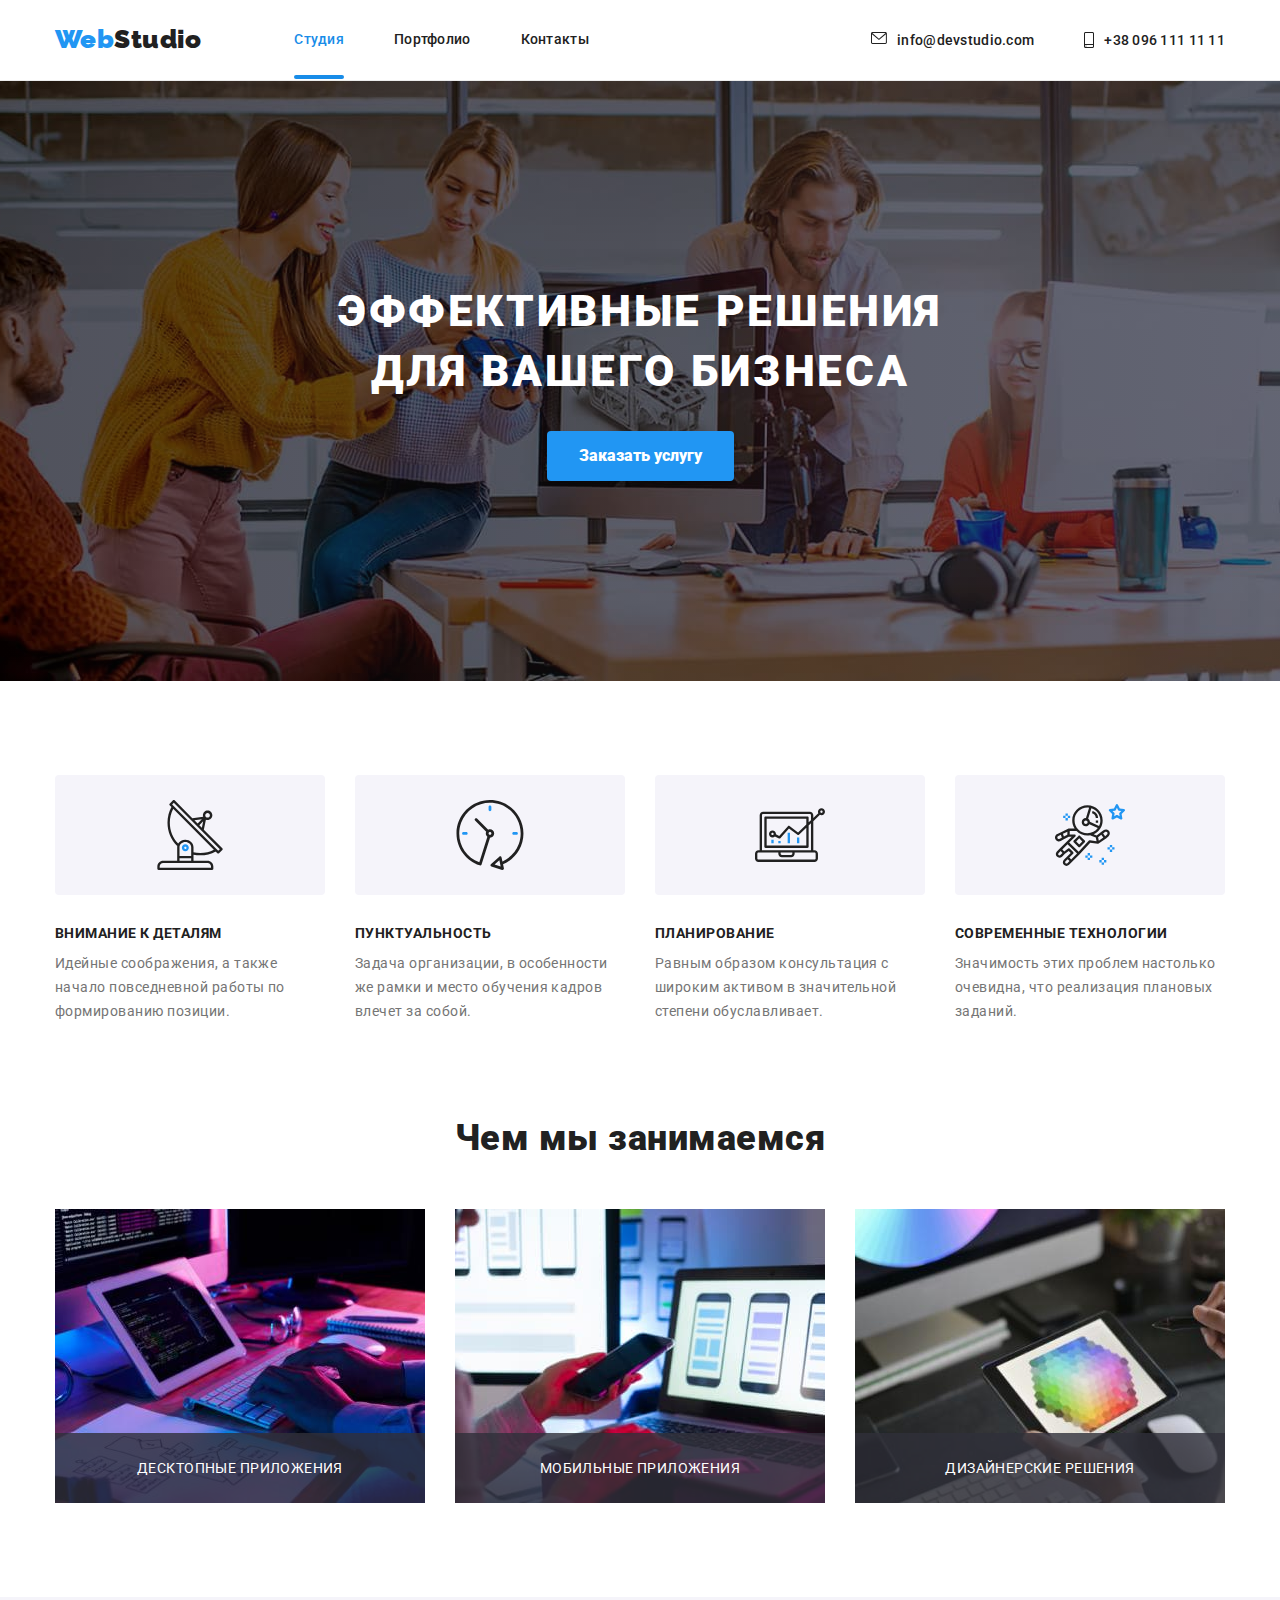
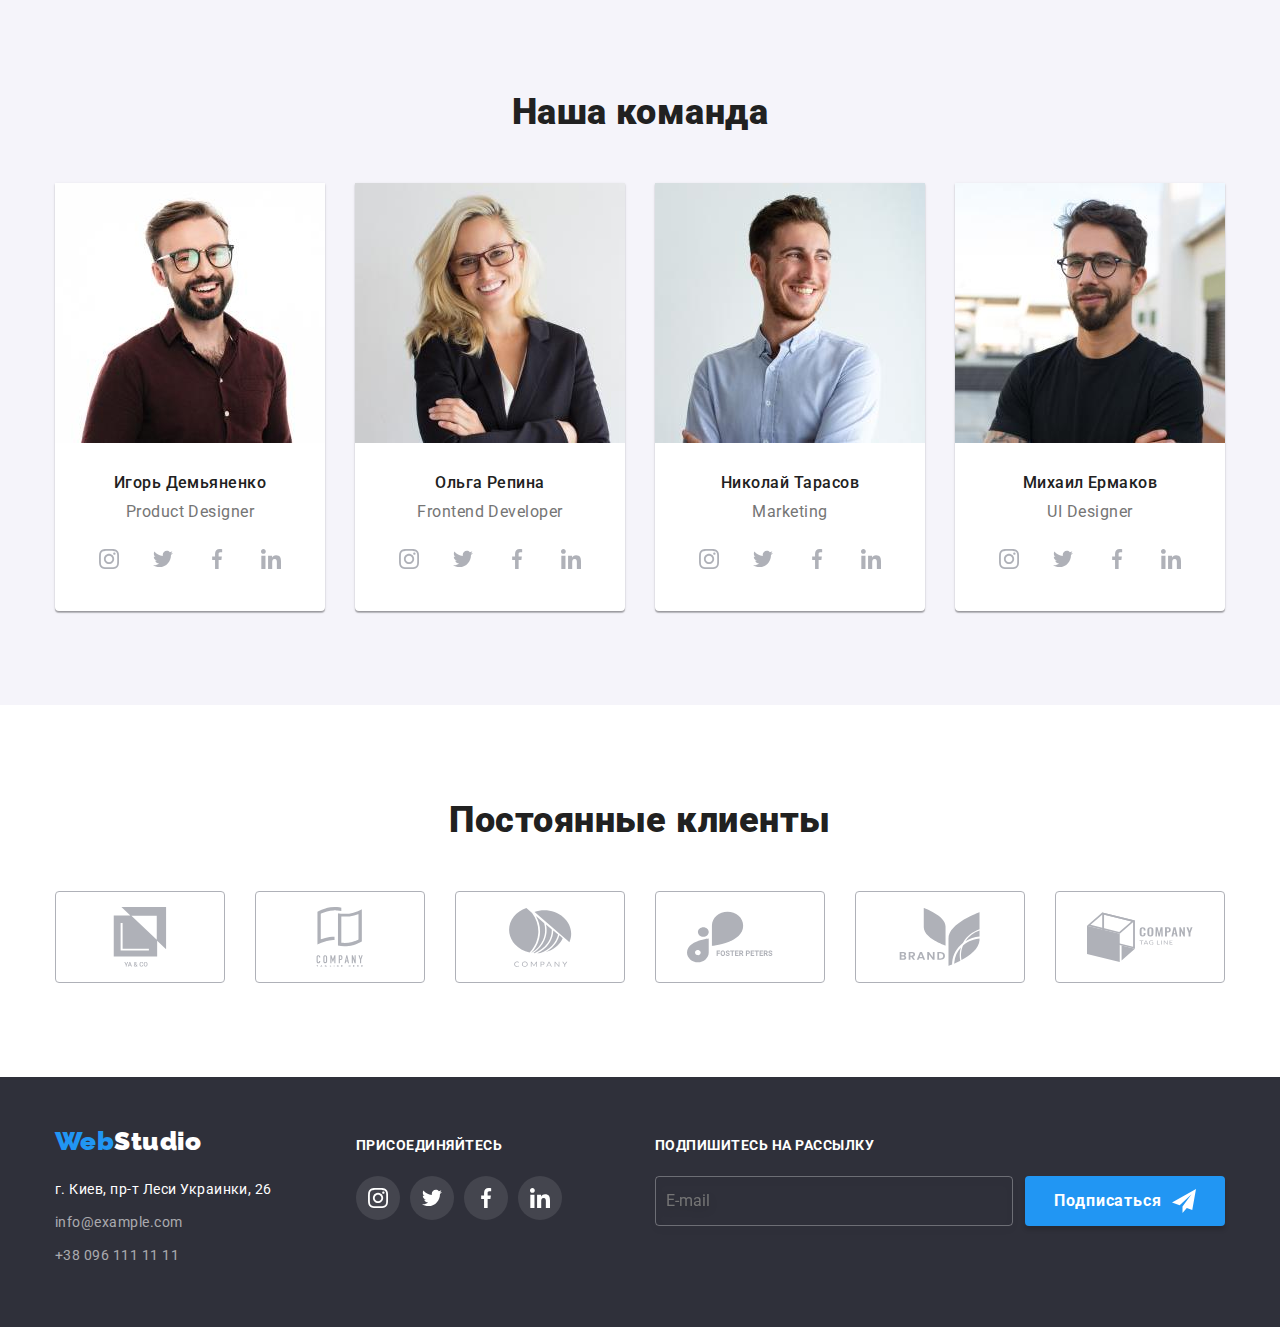
==== commit b2895dbe: "del extra teg html" ====
--- a/index.html
+++ b/index.html
@@ -8,89 +8,57 @@
     <title>Web Studio</title>
 
     <!-- google-Font -->
-    <link 
-     rel="preconnect"
-     href="https://fonts.googleapis.com"
-    />
+    <link rel="preconnect" href="https://fonts.googleapis.com" />
     <link rel="preconnect" href="https://fonts.gstatic.com" crossorigin />
     <link
-     href="https://fonts.googleapis.com/css2?family=Raleway:wght@700&family=Roboto:wght@400;500;700;900&display=swap"
-     rel="stylesheet"
+      href="https://fonts.googleapis.com/css2?family=Raleway:wght@700&family=Roboto:wght@400;500;700;900&display=swap"
+      rel="stylesheet"
     />
 
     <!-- CSS -->
     <link
-     rel="stylesheet"
-     href="https://cdnjs.cloudflare.com/ajax/libs/modern-normalize/1.1.0/modern-normalize.min.css"
+      rel="stylesheet"
+      href="https://cdnjs.cloudflare.com/ajax/libs/modern-normalize/1.1.0/modern-normalize.min.css"
     />
-    <link 
-     rel="stylesheet" 
-     href="./css/main.min.css" 
-    />
+    <link rel="stylesheet" href="./css/main.min.css" />
   </head>
   <body>
     <!--#region header #-->
     <header>
       <div class="container header__container">
         <!--#region header-logo #-->
-        <a 
-          href="./index.html"
-          class="logo header__logo-link"
-          > Web<span class="header__logo-black">Studio</span>
-        </a>
+        <a href="./index.html" class="logo header__logo-link"> Web<span class="header__logo-black">Studio</span> </a>
         <!--#endregion #-->
-        
+
         <!--#region site-nav #-->
         <nav>
           <ul class="site-nav">
             <li class="site-nav__item">
-              <a 
-                href="./index.html"
-                class="site-nav__link site-nav__link--current-page"
-                > Студия</a>
+              <a href="./index.html" class="site-nav__link site-nav__link--current-page"> Студия</a>
             </li>
             <li class="site-nav__item">
-              <a 
-                href="./portfolio.html"
-                class="site-nav__link"
-                > Портфолио</a>
+              <a href="./portfolio.html" class="site-nav__link"> Портфолио</a>
             </li>
             <li class="site-nav__item">
-              <a
-                href="#"
-                class="site-nav__link"
-                > Контакты</a>
+              <a href="#" class="site-nav__link"> Контакты</a>
             </li>
           </ul>
         </nav>
         <!--#endregion #-->
-        
+
         <!--#region contacts #-->
         <ul class="contacts">
           <li class="contacts__item">
-            <a
-              href="mailto:info@devstudio.com"
-              class="contacts__link"
-              >
-              <svg 
-                class="contacts__icon"
-                width="16"
-                height="12"
-                >
+            <a href="mailto:info@devstudio.com" class="contacts__link">
+              <svg class="contacts__icon" width="16" height="12">
                 <use href="./images/symbol-defs.svg#icon-envelope"></use>
               </svg>
               info@devstudio.com
-              </a>
+            </a>
           </li>
           <li class="contacts__item">
-            <a
-              href="tel:+380961111111"
-              class="contacts__link"
-              >
-              <svg 
-                class="contacts__icon"
-                width="10"
-                height="16">
+            <a href="tel:+380961111111" class="contacts__link">
+              <svg class="contacts__icon" width="10" height="16">
                 <use href="./images/symbol-defs.svg#icon-smartphone"></use>
               </svg>
               +38 096 111 11 11
@@ -124,8 +92,7 @@
                   <use href="./images/symbol-defs.svg#icon-antenna1"></use>
                 </svg>
               </div>
-              <h3
-                class="peculiarity__title">Внимание к деталям</h3>
+              <h3 class="peculiarity__title">Внимание к деталям</h3>
               <p class="peculiarity__text">
                 Идейные соображения, а также начало повседневной работы по формированию позиции.
               </p>
@@ -136,8 +103,7 @@
                   <use href="./images/symbol-defs.svg#icon-clock1"></use>
                 </svg>
               </div>
-              <h3 class="peculiarity__title"
-                >Пунктуальность</h3>
+              <h3 class="peculiarity__title">Пунктуальность</h3>
               <p class="peculiarity__text">
                 Задача организации, в особенности же рамки и место обучения кадров влечет за собой.
               </p>
@@ -149,8 +115,7 @@
                 </svg>
               </div>
               <div>
-                <h3 class="peculiarity__title"
-                  >Планирование</h3>
+                <h3 class="peculiarity__title">Планирование</h3>
                 <p class="peculiarity__text">
                   Равным образом консультация с широким активом в значительной степени обуславливает.
                 </p>
@@ -162,8 +127,7 @@
                   <use href="./images/symbol-defs.svg#icon-astronaut1"></use>
                 </svg>
               </div>
-              <h3 class="peculiarity__title"
-                >Современные технологии</h3>
+              <h3 class="peculiarity__title">Современные технологии</h3>
               <p class="peculiarity__text">
                 Значимость этих проблем настолько очевидна, что реализация плановых заданий.
               </p>
@@ -179,11 +143,7 @@
           <h2 class="title">Чем мы занимаемся</h2>
           <ul class="what-todo">
             <li class="what-todo__item">
-              <img
-                src="./images/project_1.jpg"
-                alt="Фото разаботки проекта"
-                width="370"
-                height="294" />
+              <img src="./images/project_1.jpg" alt="Фото разаботки проекта" width="370" height="294" />
               <div class="what-todo__overlay">Десктопные приложения</div>
             </li>
             <li class="what-todo__item">
@@ -196,11 +156,7 @@
               <div class="what-todo__overlay">Мобильные приложения</div>
             </li>
             <li class="what-todo__item">
-              <img
-                src="./images/project_3.jpg"
-                alt="Фото подбора цветовой палитры проекта"
-                width="370"
-                height="294" />
+              <img src="./images/project_3.jpg" alt="Фото подбора цветовой палитры проекта" width="370" height="294" />
               <div class="what-todo__overlay">Дизайнерские решения</div>
             </li>
           </ul>
@@ -219,42 +175,34 @@
                 alt="Фото Игорь Демьяненко"
                 width="270"
                 height="260"
-                />
+              />
               <div class="team__box">
                 <h3 class="team__title">Игорь Демьяненко</h3>
                 <p class="team__text">Product Designer</p>
                 <ul class="social">
                   <li class="social__item">
-                    <a
-                      href="https://www.instagram.com/"
-                      class="social__link social__link--team">
+                    <a href="https://www.instagram.com/" class="social__link social__link--team">
                       <svg class="social__icon" width="20" height="20">
                         <use href="./images/symbol-defs.svg#icon-instagram1"></use>
                       </svg>
                     </a>
                   </li>
                   <li class="social__item">
-                    <a
-                      href="https://twitter.com/"
-                      class="social__link social__link--team">
+                    <a href="https://twitter.com/" class="social__link social__link--team">
                       <svg class="social__icon" width="20" height="20">
                         <use href="./images/symbol-defs.svg#icon-twitter1"></use>
                       </svg>
                     </a>
                   </li>
                   <li class="social__item">
-                    <a
-                      href="https://www.facebook.com/" 
-                      class="social__link social__link--team">
+                    <a href="https://www.facebook.com/" class="social__link social__link--team">
                       <svg class="social__icon" width="20" height="20">
                         <use href="./images/symbol-defs.svg#icon-facebook1"></use>
                       </svg>
                     </a>
                   </li>
                   <li class="social__item">
-                    <a
-                      href="https://www.linkedin.com/" 
-                      class="social__link social__link--team">
+                    <a href="https://www.linkedin.com/" class="social__link social__link--team">
                       <svg class="social__icon" width="20" height="20">
                         <use href="./images/symbol-defs.svg#icon-linkedin1"></use>
                       </svg>
@@ -264,47 +212,34 @@
               </div>
             </li>
             <li class="team__item">
-              <img
-                src="./images/frontend_developer_olha_repina.jpg" 
-                alt="Фото Ольга Репина"
-                width="270"
-                height="260"
-                />
+              <img src="./images/frontend_developer_olha_repina.jpg" alt="Фото Ольга Репина" width="270" height="260" />
               <div class="team__box">
                 <h3 class="team__title">Ольга Репина</h3>
                 <p class="team__text">Frontend Developer</p>
                 <ul class="social">
                   <li class="social__item">
-                    <a
-                      href="https://www.instagram.com/"
-                      class="social__link social__link--team">
+                    <a href="https://www.instagram.com/" class="social__link social__link--team">
                       <svg class="social__icon" width="20" height="20">
                         <use href="./images/symbol-defs.svg#icon-instagram1"></use>
                       </svg>
                     </a>
                   </li>
                   <li class="social__item">
-                    <a
-                      href="https://twitter.com/"
-                      class="social__link social__link--team">
+                    <a href="https://twitter.com/" class="social__link social__link--team">
                       <svg class="social__icon" width="20" height="20">
                         <use href="./images/symbol-defs.svg#icon-twitter1"></use>
                       </svg>
                     </a>
                   </li>
                   <li class="social__item">
-                    <a
-                      href="https://www.facebook.com/" 
-                      class="social__link social__link--team">
+                    <a href="https://www.facebook.com/" class="social__link social__link--team">
                       <svg class="social__icon" width="20" height="20">
                         <use href="./images/symbol-defs.svg#icon-facebook1"></use>
                       </svg>
                     </a>
                   </li>
                   <li class="social__item">
-                    <a
-                      href="https://www.linkedin.com/" 
-                      class="social__link social__link--team">
+                    <a href="https://www.linkedin.com/" class="social__link social__link--team">
                       <svg class="social__icon" width="20" height="20">
                         <use href="./images/symbol-defs.svg#icon-linkedin1"></use>
                       </svg>
@@ -314,47 +249,34 @@
               </div>
             </li>
             <li class="team__item">
-              <img
-                src="./images/marketing_nikolay_tarasov.jpg"
-                alt="Фото Николай Тарасов"
-                width="270"
-                height="260"
-                />
+              <img src="./images/marketing_nikolay_tarasov.jpg" alt="Фото Николай Тарасов" width="270" height="260" />
               <div class="team__box">
                 <h3 class="team__title">Николай Тарасов</h3>
                 <p class="team__text">Marketing</p>
                 <ul class="social">
                   <li class="social__item">
-                    <a
-                      href="https://www.instagram.com/" 
-                      class="social__link social__link--team">
+                    <a href="https://www.instagram.com/" class="social__link social__link--team">
                       <svg class="social__icon" width="20" height="20">
                         <use href="./images/symbol-defs.svg#icon-instagram1"></use>
                       </svg>
                     </a>
                   </li>
                   <li class="social__item">
-                    <a
-                      href="https://twitter.com/"
-                      class="social__link social__link--team">
+                    <a href="https://twitter.com/" class="social__link social__link--team">
                       <svg class="social__icon" width="20" height="20">
                         <use href="./images/symbol-defs.svg#icon-twitter1"></use>
                       </svg>
                     </a>
                   </li>
                   <li class="social__item">
-                    <a
-                      href="https://www.facebook.com/" 
-                      class="social__link social__link--team">
+                    <a href="https://www.facebook.com/" class="social__link social__link--team">
                       <svg class="social__icon" width="20" height="20">
                         <use href="./images/symbol-defs.svg#icon-facebook1"></use>
                       </svg>
                     </a>
                   </li>
                   <li class="social__item">
-                    <a
-                      href="https://www.linkedin.com/" 
-                      class="social__link social__link--team">
+                    <a href="https://www.linkedin.com/" class="social__link social__link--team">
                       <svg class="social__icon" width="20" height="20">
                         <use href="./images/symbol-defs.svg#icon-linkedin1"></use>
                       </svg>
@@ -364,47 +286,34 @@
               </div>
             </li>
             <li class="team__item">
-              <img
-                src="./images/ui_designer_mykhail_ermakov.jpg"
-                alt="Фото Михаил Ермаков"
-                width="270"
-                height="260"
-                />
+              <img src="./images/ui_designer_mykhail_ermakov.jpg" alt="Фото Михаил Ермаков" width="270" height="260" />
               <div class="team__box">
                 <h3 class="team__title">Михаил Ермаков</h3>
                 <p class="team__text">UI Designer</p>
                 <ul class="social">
                   <li class="social__item">
-                    <a
-                      href="https://www.instagram.com/" 
-                      class="social__link social__link--team">
+                    <a href="https://www.instagram.com/" class="social__link social__link--team">
                       <svg class="social__icon" width="20" height="20">
                         <use href="./images/symbol-defs.svg#icon-instagram1"></use>
                       </svg>
                     </a>
                   </li>
                   <li class="social__item">
-                    <a
-                      href="https://twitter.com/"
-                      class="social__link social__link--team">
+                    <a href="https://twitter.com/" class="social__link social__link--team">
                       <svg class="social__icon" width="20" height="20">
                         <use href="./images/symbol-defs.svg#icon-twitter1"></use>
                       </svg>
                     </a>
                   </li>
                   <li class="social__item">
-                    <a
-                      href="https://www.facebook.com/" 
-                      class="social__link social__link--team">
+                    <a href="https://www.facebook.com/" class="social__link social__link--team">
                       <svg class="social__icon" width="20" height="20">
                         <use href="./images/symbol-defs.svg#icon-facebook1"></use>
                       </svg>
                     </a>
                   </li>
                   <li class="social__item">
-                    <a
-                      href="https://www.linkedin.com/" 
-                      class="social__link social__link--team">
+                    <a href="https://www.linkedin.com/" class="social__link social__link--team">
                       <svg class="social__icon" width="20" height="20">
                         <use href="./images/symbol-defs.svg#icon-linkedin1"></use>
                       </svg>
@@ -478,39 +387,28 @@
         <!--#region footer-contacts #-->
         <div class="footer-contacts">
           <!--#region footer-logo #-->
-          <a
-            href="./index.html"
-            class="logo footer-logo"
-            > Web<span class="footer-logo--white">Studio</span>
-          </a>
+          <a href="./index.html" class="logo footer-logo"> Web<span class="footer-logo--white">Studio</span> </a>
           <!--#endregion #-->
 
           <!--#region footer-contacts #-->
           <address>
-            <ul  class="footer-contacts__list">
+            <ul class="footer-contacts__list">
               <li class="footer-contacts__item">
                 <a
                   href="https://goo.gl/maps/doZ5ESJiCeNLyXiL8"
                   target="_blank"
                   rel="noopener
                       noreferrer"
-                  class="footer-contacts--address">
-                г. Киев, пр-т Леси Украинки, 26
+                  class="footer-contacts--address"
+                >
+                  г. Киев, пр-т Леси Украинки, 26
                 </a>
               </li>
               <li class="footer-contacts__item">
-                <a
-                  href="mailto:info@example.com"
-                  class="footer-contacts--email-tel">
-                  info@example.com
-                </a>
+                <a href="mailto:info@example.com" class="footer-contacts--email-tel"> info@example.com </a>
               </li>
               <li class="footer-contacts__item">
-                <a
-                  href="tel:+380961111111"
-                  class="footer-contacts--email-tel">
-                  +38 096 111 11 11
-                </a>
+                <a href="tel:+380961111111" class="footer-contacts--email-tel"> +38 096 111 11 11 </a>
               </li>
             </ul>
           </address>
@@ -523,36 +421,28 @@
           <p class="footer-social__title">Присоединяйтесь</p>
           <ul class="social">
             <li class="social__item">
-              <a
-                href="https://www.instagram.com/" 
-                class="social__link social__link--footer">
+              <a href="https://www.instagram.com/" class="social__link social__link--footer">
                 <svg class="social__icon" width="20" height="20">
                   <use href="./images/symbol-defs.svg#icon-instagram1"></use>
                 </svg>
               </a>
             </li>
             <li class="social__item">
-              <a
-                href="https://twitter.com/" 
-                class="social__link social__link--footer">
+              <a href="https://twitter.com/" class="social__link social__link--footer">
                 <svg class="social__icon" width="20" height="20">
                   <use href="./images/symbol-defs.svg#icon-twitter1"></use>
                 </svg>
               </a>
             </li>
             <li class="social__item">
-              <a
-                href="https://www.facebook.com/" 
-                class="social__link social__link--footer">
+              <a href="https://www.facebook.com/" class="social__link social__link--footer">
                 <svg class="social__icon" width="20" height="20">
                   <use href="./images/symbol-defs.svg#icon-facebook1"></use>
                 </svg>
               </a>
             </li>
             <li class="social__item">
-              <a
-                href="https://www.linkedin.com/" 
-                class="social__link social__link--footer">
+              <a href="https://www.linkedin.com/" class="social__link social__link--footer">
                 <svg class="social__icon" width="20" height="20">
                   <use href="./images/symbol-defs.svg#icon-linkedin1"></use>
                 </svg>
@@ -581,7 +471,7 @@
       </div>
     </footer>
     <!--#endregion #-->
-    
+
     <!--#region modal-order #-->
     <div class="backdrop is-hidden" data-modal>
       <div class="modal">
@@ -637,7 +527,9 @@
           <label class="form-order__label-chbx">
             <input class="form-order__input-chbx visually-hidden" type="checkbox" />
             <span class="form-order__icon-chbx"></span>
-            <span>Соглашаюсь с рассылкой и принимаю <a class="form-order__link-agree" href="">Условия договора</a></span>
+            <span
+              >Соглашаюсь с рассылкой и принимаю <a class="form-order__link-agree" href="">Условия договора</a></span
+            >
           </label>
 
           <!-- submit-button -->
@@ -649,4 +541,3 @@
     <script src="./js/modal.js"></script>
   </body>
 </html>
-</html>
--- a/css/main.min.css
+++ b/css/main.min.css
@@ -1,2 +1,2 @@
-:root{--first-color: #ffffff;--second-color: #212121;--third-color: #757575;--fourth-color: #2f303a;--fifth-color: rgba(255, 255, 255, 0.6);--sixth-color: #f5f4fa;--seven-color: #ececec;--logo-color-white: #ffffff;--logo-color-black: #000000;--logo-color-blue: #2196f3;--active-item-color: #188ce8;--add-order-color: #2196f3;--todo-over-bg-color: rgba(47, 48, 58, 0.8);--icon-color: #afb1b8;--icon-color-active: #2196f3;--first-font: 'Roboto', sans-serif;--second-font: 'Raleway', sans-serif;--animate-color: color 250ms cubic-bezier(0.4, 0, 0.2, 1);--animate-bck-color: background-color 250ms cubic-bezier(0.4, 0, 0.2, 1);--animate-box-shadow: box-shadow 250ms cubic-bezier(0.4, 0, 0.2, 1);--animate-border: border 250ms cubic-bezier(0.4, 0, 0.2, 1);--animate-transform: transform 250ms cubic-bezier(0.4, 0, 0.2, 1);--animate-fill: fill 250ms cubic-bezier(0.4, 0, 0.2, 1)}.visually-hidden{position:absolute;clip:rect(0 0 0 0);width:1px;height:1px;margin:-1px}h1,h2,h3,p{margin:0}ul{margin:0;padding:0;list-style:none}body{font-family:var(--first-font);font-style:normal;color:var(--first-color);background-color:var(--first-color);letter-spacing:0.03em}img{display:block;max-width:100%;height:auto}header{border-bottom:1px solid var(--seven-color)}.container{width:1200px;margin-left:auto;margin-right:auto;padding-left:15px;padding-right:15px}.section{padding:94px 0}.logo{text-decoration:none;color:var(--logo-color-blue);font-family:var(--second-font);font-weight:900;font-size:26px;line-height:calc(31 / 26)}.title{font-weight:900;font-size:36px;line-height:calc(42 / 36);color:var(--second-color);text-align:center;margin-bottom:50px}.social{display:flex;justify-content:center;align-items:center}.social__item:not(:last-child){margin-right:10px}.social__link{text-decoration:none;width:44px;height:44px;display:flex;align-items:center;justify-content:center;border-radius:50%;transition:var(--animate-bck-color),var(--animate-color)}.social__icon{fill:currentColor}.header__container{display:flex;align-items:center;padding-top:24px;padding-bottom:25px}.header__logo-link{margin-right:93px}.header__logo-black{color:var(--second-color)}.site-nav{display:flex;margin-left:auto;align-items:center}.site-nav__item:not(:last-child){margin-right:50px}.site-nav__link{text-decoration:none;font-weight:500;font-size:14px;line-height:calc(16 / 14);letter-spacing:0.02em;color:var(--second-color);transition:var(--animate-color)}.site-nav__link:hover,.site-nav__link:focus{color:var(--active-item-color)}.site-nav__link--current-page{position:relative;color:var(--active-item-color)}.site-nav__link--current-page::after{position:absolute;bottom:-200%;content:'';display:block;width:100%;height:4px;border-radius:2px;background-color:var(--active-item-color)}.contacts{display:flex;margin-left:auto;align-items:center}.contacts__item:not(:last-child){margin-right:50px}.contacts__link{display:flex;color:var(--third-color);text-decoration:none;font-weight:500;font-size:14px;line-height:calc(16 / 14);letter-spacing:0.02em;color:var(--second-color);transition:var(--animate-color)}.contacts__link:hover,.contacts__link:focus{color:var(--active-item-color)}.contacts__icon{display:block;fill:currentColor;margin-right:10px}.hero{background:var(--fourth-color);text-align:center}.hero__container{max-width:1600px;padding-top:200px;height:600px;margin-left:auto;margin-right:auto;background-image:linear-gradient(to right, rgba(0,0,0,0.4), rgba(47,48,58,0.4)),url(../images/content-bg.jpg);background-size:cover;background-repeat:no-repeat;background-position:50% 50%}.hero__title{font-weight:900;font-size:44px;line-height:calc(60 / 44);letter-spacing:0.06em;text-transform:uppercase;margin-left:auto;margin-right:auto;margin-bottom:30px;width:696px}.hero__btn{padding:10px 32px;font-family:inherit;font-weight:900;font-size:16px;line-height:calc(30 / 16);text-align:center;color:var(--first-color-white);background-color:var(--add-order-color);box-shadow:0px 4px 4px rgba(0,0,0,0.15);border-radius:4px;border:hidden;cursor:pointer;transition:var(--animate-bck-color),var(--animate-color),var(--animate-box-shadow)}.hero__btn:hover,.hero__btn:focus{background-color:var(--active-item-color);color:var(--first-color);box-shadow:0px 3px 1px rgba(0,0,0,0.1),0px 1px 2px rgba(0,0,0,0.08),0px 2px 2px rgba(0,0,0,0.12);border-radius:4px;border:hidden}.peculiarity{display:flex;flex-wrap:wrap;margin-left:-30px;margin-top:-30px}.peculiarity__item{margin-left:30px;margin-top:30px;flex-basis:calc((100% - 120px) / 4)}.peculiarity__box{display:flex;align-items:center;justify-content:center;height:120px;border-radius:4px;background-color:var(--sixth-color);margin-bottom:30px}.peculiarity__title{font-weight:700;font-size:14px;line-height:calc(16 / 14);text-transform:uppercase;color:var(--second-color);margin-bottom:10px}.peculiarity__text{font-size:14px;line-height:calc(24 / 14);color:var(--third-color)}.what-todo{display:flex;flex-wrap:wrap;margin-left:-30px;margin-top:-30px}.what-todo__item{margin-left:30px;margin-top:30px;flex-basis:calc((100% - 90px) / 3);position:relative}.what-todo__overlay{position:absolute;bottom:0;left:0;height:70px;display:flex;justify-content:center;align-items:center;background-color:var(--todo-over-bg-color);font-size:14px;line-height:calc(16 / 14);letter-spacing:0.03em;text-transform:uppercase;width:100%}.section--no-pad{padding-top:0}.section--team-bg{background-color:var(--sixth-color)}.team{display:flex;flex-wrap:wrap;margin-left:-30px;margin-top:-30px}.team__item{margin-left:30px;margin-top:30px;background-color:var(--first-color);flex-basis:calc((100% - 120px) / 4);width:270px;box-shadow:0px 1px 3px rgba(0,0,0,0.12),0px 1px 1px rgba(0,0,0,0.14),0px 2px 1px rgba(0,0,0,0.2);border-radius:0px 0px 4px 4px}.team__box{text-align:center;padding-top:30px;padding-bottom:30px}.team__title{color:var(--second-color);font-size:16px;font-weight:500;line-height:calc(19 / 16);text-align:center;margin-bottom:10px}.team__text{margin-bottom:16px;color:var(--third-color);font-size:16px;font-weight:400;line-height:calc(19 / 16)}.social__link--team{color:var(--icon-color)}.social__link--team:hover,.social__link--team:focus{background-color:var(--icon-color-active);color:var(--first-color)}.clients{display:flex;justify-content:center;align-items:center}.clients__item:not(:last-child){margin-right:30px}.clients__link{display:flex;justify-content:center;align-items:center;width:170px;height:92px;color:var(--icon-color);border:1px solid var(--icon-color);border-radius:4px;transition:var(--animate-color),var(--animate-box-shadow)}.clients__link:hover,.clients__link:focus{color:var(--icon-color-active);border:1px solid var(--icon-color-active)}.clients__icon{fill:currentColor}.backdrop{position:fixed;top:0;left:0;width:100%;height:100%;background-color:rgba(0,0,0,0.2);transition:var(--animate-bck-color)}.backdrop.is-hidden{opacity:0;pointer-events:none}.modal{position:absolute;top:50%;left:50%;transform:translate(-50%, -50%);width:528px;height:581px;background-color:var(--first-color);transition:var(--animate-bck-color)}.modal__btn{position:absolute;top:8px;right:8px;display:flex;justify-content:center;align-items:center;width:30px;height:30px;background-color:var(--first-color);border:1px solid rgba(0,0,0,0.1);border-radius:50%;transition:var(--animate-fill);cursor:pointer}.modal__icon{width:18px;height:18px}.form-order{width:100%;height:100%;padding:40px}.form-order__title{margin-bottom:12px;font-weight:700;font-size:20px;line-height:calc(23 / 20);text-align:center;letter-spacing:0.03em;color:var(--second-color)}.form-order__label{display:block;margin-bottom:10px;color:var(--third-color);font-size:12px;line-height:calc(14 / 12);letter-spacing:0.01em}.input-cover{position:relative;display:block;margin-top:4px}.form-order__input{display:block;width:100%;height:40px;padding-left:42px;border:1px solid rgba(33,33,33,0.2);border-radius:4px}.form-order__input:focus-visible,.form-order__textarea:focus-visible{outline:none;border:1px solid var(--icon-color-active);border-radius:4px}.form-order__input:focus-visible+.form-order__icon,.modal__btn:hover,.modal__btn:focus{fill:var(--icon-color-active)}.form-order__icon{position:absolute;display:block;width:18px;height:18px;top:50%;left:12px;transform:translateY(-50%);fill:var(--second-color)}.form-order__textarea{display:block;width:448px;height:120px;margin-top:4px;padding:12px 16px;border:1px solid rgba(33,33,33,0.2);border-radius:4px;resize:none}.form-order__textarea::placeholder{font-weight:400;font-size:12px;line-height:calc(14 / 12);letter-spacing:0.01em;color:rgba(117,117,117,0.5)}.form-order__label-chbx{position:relative;display:flex;justify-content:center;align-items:center;margin-top:20px;font-size:14px;line-height:calc(24 / 14);letter-spacing:0.03em;color:var(--third-color);cursor:pointer}.form-order__input-chbx:checked+.form-order__icon-chbx{background-color:var(--active);background-image:url(../images/check.svg)}.form-order__icon-chbx{display:block;margin-right:8px;width:16px;height:15px;background-image:url(../images/box.svg);background-size:cover;background-origin:border-box;border-radius:4px}.form-order__link-agree{color:var(--active-item-color)}.form-order__btn{display:block;margin-left:auto;margin-right:auto;margin-top:30px;width:200px;height:50px;background-color:var(--add-order-color);box-shadow:0px 4px 4px rgba(0,0,0,0.15);border-radius:4px;border:none;color:var(--first-color);transition:var(--animate-bck-color),var(--animate-box-shadow);cursor:pointer}.form-order__btn:hover,.form-order__btn:focus{background-color:var(--active-item-color);box-shadow:0px 4px 4px rgba(0,0,0,0.15);border-radius:4px}.filters{display:flex;justify-content:center;margin-bottom:50px}.filters__item:not(:last-child){margin-right:8px}.filters__btn{cursor:pointer;background:var(--sixth-color);border-radius:4px;border:hidden;font-family:inherit;font-weight:500;font-size:16px;line-height:calc(26 / 16);text-align:center;vertical-align:middle;letter-spacing:0.03em;color:var(--second-color);padding:6px 22px;transition:var(--animate-bck-color),var(--animate-color),var(--animate-box-shadow)}.filters__btn:hover,.filters__btn:focus{background-color:var(--active-item-color);color:var(--first-color);box-shadow:0px 3px 1px rgba(0,0,0,0.1),0px 1px 2px rgba(0,0,0,0.08),0px 2px 2px rgba(0,0,0,0.12);border-radius:4px;border:hidden}.projects{display:flex;flex-wrap:wrap;margin-left:-30px;margin-top:-30px}.projects__item{margin-left:30px;margin-top:30px;flex-basis:calc((100% - 90px) / 3)}.projects__item-link{display:block;color:var(--first-color)}.projects__item-link:hover,.projects__item-link:focus{box-shadow:0px 1px 1px rgba(0,0,0,0.12),0px 4px 4px rgba(0,0,0,0.06),1px 4px 6px rgba(0,0,0,0.16)}.projects__item-link:hover .projects--overlay,.projects__item-link:focus .projects--overlay{box-shadow:0px 1px 1px rgba(0,0,0,0.12),0px 4px 4px rgba(0,0,0,0.06),1px 4px 6px rgba(0,0,0,0.16);transform:translateY(0)}.projects__thumb{position:relative;overflow:hidden}.projects--overlay{position:absolute;top:0;left:0;width:100%;height:100%;background-color:rgba(33,150,243,0.9);font-family:inherit;font-weight:400;font-size:18px;line-height:calc(28 / 18);padding:64px 24px;transform:translateY(100%);transition:var(--animate-transform)}.projects__box{padding:20px 24px;border-left:1px solid #eeeeee;border-right:1px solid #eeeeee;border-bottom:1px solid #eeeeee}.projects__title{font-family:inherit;font-weight:700;font-size:18px;line-height:calc(36 / 18);letter-spacing:0.06em;color:var(--second-color);margin-bottom:4px}.projects__text{font-family:inherit;font-weight:400;font-size:16px;line-height:calc(30 / 16);color:var(--third-color)}.footer{background:var(--fourth-color);padding-top:60px}.footer__container{align-items:baseline;display:flex}.footer-logo{display:block;margin-bottom:20px}.footer-logo--white{color:var(--first-color)}.footer-contacts{margin-right:70px;flex-grow:1}.footer-contacts__list{font-size:14px;line-height:calc(24 / 14)}.footer-contacts__item:not(:last-child){margin-bottom:9px}.footer-contacts--address{text-decoration:none;color:var(--first-color-white);font-style:normal;margin-bottom:9px}.footer-contacts--email-tel{text-decoration:none;color:var(--fifth-color);font-style:normal;margin-bottom:9px}.footer-social{padding-top:60px}.footer-social__title{font-weight:700;font-size:14px;line-height:calc(16 / 14);text-transform:uppercase;margin-bottom:23px}.social__link--footer{background-color:rgba(255,255,255,0.1);color:var(--first-color-white)}.social__link--footer:hover,.social__link--footer:focus{background-color:var(--icon-color-active)}.footer-inform{margin-left:93px}.footer-inform__title{font-weight:700;font-size:14px;line-height:calc(16 / 14);text-transform:uppercase;margin-bottom:23px}.footer-form{display:flex}.footer-form__input{width:358px;height:50px;padding:15px 10px;color:var(--first-color);overflow:hidden;outline:none;border-style:none;border:1px solid rgba(255,255,255,0.3);filter:drop-shadow(0px 4px 4px rgba(0,0,0,0.15));border-radius:4px;background-color:transparent}.footer-form__btn{display:flex;justify-content:center;align-items:center;width:200px;height:50px;margin-left:12px;background:var(--icon-color-active);box-shadow:0px 4px 4px rgba(0,0,0,0.15);border-radius:4px;border:transparent;color:var(--first-color);font-weight:700;font-size:16px;line-height:calc(30 / 16);letter-spacing:0.06em;cursor:pointer}.footer-form__icon{margin-left:10px;fill:currentColor}
+:root{--first-color: #ffffff;--second-color: #212121;--third-color: #757575;--fourth-color: #2f303a;--fifth-color: rgba(255, 255, 255, 0.6);--sixth-color: #f5f4fa;--seven-color: #ececec;--logo-color-white: #ffffff;--logo-color-black: #000000;--logo-color-blue: #2196f3;--active-item-color: #188ce8;--add-order-color: #2196f3;--todo-over-bg-color: rgba(47, 48, 58, 0.8);--icon-color: #afb1b8;--icon-color-active: #2196f3;--first-font: 'Roboto', sans-serif;--second-font: 'Raleway', sans-serif;--animate-color: color 250ms cubic-bezier(0.4, 0, 0.2, 1);--animate-bck-color: background-color 250ms cubic-bezier(0.4, 0, 0.2, 1);--animate-box-shadow: box-shadow 250ms cubic-bezier(0.4, 0, 0.2, 1);--animate-border: border 250ms cubic-bezier(0.4, 0, 0.2, 1);--animate-transform: transform 250ms cubic-bezier(0.4, 0, 0.2, 1);--animate-fill: fill 250ms cubic-bezier(0.4, 0, 0.2, 1)}.visually-hidden{position:absolute;clip:rect(0 0 0 0);width:1px;height:1px;margin:-1px}h1,h2,h3,p{margin:0}ul{margin:0;padding:0;list-style:none}body{font-family:var(--first-font);font-style:normal;color:var(--first-color);background-color:var(--first-color);letter-spacing:0.03em}img{display:block;max-width:100%;height:auto}header{border-bottom:1px solid var(--seven-color)}.container{width:1200px;margin-left:auto;margin-right:auto;padding-left:15px;padding-right:15px}.section{padding:94px 0}.logo{text-decoration:none;color:var(--logo-color-blue);font-family:var(--second-font);font-weight:900;font-size:26px;line-height:calc(31 / 26)}.title{font-weight:900;font-size:36px;line-height:calc(42 / 36);color:var(--second-color);text-align:center;margin-bottom:50px}.social{display:flex;justify-content:center;align-items:center}.social__item:not(:last-child){margin-right:10px}.social__link{text-decoration:none;width:44px;height:44px;display:flex;align-items:center;justify-content:center;border-radius:50%;transition:var(--animate-bck-color),var(--animate-color)}.social__icon{fill:currentColor}.header__container{display:flex;align-items:center;padding-top:24px;padding-bottom:25px}.header__logo-link{margin-right:93px}.header__logo-black{color:var(--second-color)}.site-nav{display:flex;margin-left:auto;align-items:center}.site-nav__item:not(:last-child){margin-right:50px}.site-nav__link{text-decoration:none;font-weight:500;font-size:14px;line-height:calc(16 / 14);letter-spacing:0.02em;color:var(--second-color);transition:var(--animate-color)}.site-nav__link:hover,.site-nav__link:focus{color:var(--active-item-color)}.site-nav__link--current-page{position:relative;color:var(--active-item-color)}.site-nav__link--current-page::after{position:absolute;bottom:-200%;content:'';display:block;width:100%;height:4px;border-radius:2px;background-color:var(--active-item-color)}.contacts{display:flex;margin-left:auto;align-items:center}.contacts__item:not(:last-child){margin-right:50px}.contacts__link{display:flex;color:var(--third-color);text-decoration:none;font-weight:500;font-size:14px;line-height:calc(16 / 14);letter-spacing:0.02em;color:var(--second-color);transition:var(--animate-color)}.contacts__link:hover,.contacts__link:focus{color:var(--active-item-color)}.contacts__icon{display:block;fill:currentColor;margin-right:10px}.hero{background:var(--fourth-color);text-align:center}.hero__container{max-width:1600px;padding-top:200px;height:600px;margin-left:auto;margin-right:auto;background-image:linear-gradient(to right, rgba(0,0,0,0.4), rgba(47,48,58,0.4)),url(../images/content-bg.jpg);background-size:cover;background-repeat:no-repeat;background-position:50% 50%}.hero__title{font-weight:900;font-size:44px;line-height:calc(60 / 44);letter-spacing:0.06em;text-transform:uppercase;margin-left:auto;margin-right:auto;margin-bottom:30px;width:696px}.hero__btn{padding:10px 32px;font-family:inherit;font-weight:900;font-size:16px;line-height:calc(30 / 16);text-align:center;color:var(--first-color-white);background-color:var(--add-order-color);box-shadow:0px 4px 4px rgba(0,0,0,0.15);border-radius:4px;border:hidden;cursor:pointer;transition:var(--animate-bck-color),var(--animate-color),var(--animate-box-shadow)}.hero__btn:hover,.hero__btn:focus{background-color:var(--active-item-color);color:var(--first-color);box-shadow:0px 3px 1px rgba(0,0,0,0.1),0px 1px 2px rgba(0,0,0,0.08),0px 2px 2px rgba(0,0,0,0.12);border-radius:4px;border:hidden}.peculiarity{display:flex;flex-wrap:wrap;margin-left:-30px;margin-top:-30px}.peculiarity__item{margin-left:30px;margin-top:30px;flex-basis:calc((100% - 120px) / 4)}.peculiarity__box{display:flex;align-items:center;justify-content:center;height:120px;border-radius:4px;background-color:var(--sixth-color);margin-bottom:30px}.peculiarity__title{font-weight:700;font-size:14px;line-height:calc(16 / 14);text-transform:uppercase;color:var(--second-color);margin-bottom:10px}.peculiarity__text{font-size:14px;line-height:calc(24 / 14);color:var(--third-color)}.what-todo{display:flex;flex-wrap:wrap;margin-left:-30px;margin-top:-30px}.what-todo__item{margin-left:30px;margin-top:30px;flex-basis:calc((100% - 90px) / 3);position:relative}.what-todo__overlay{position:absolute;bottom:0;left:0;height:70px;display:flex;justify-content:center;align-items:center;background-color:var(--todo-over-bg-color);font-size:14px;line-height:calc(16 / 14);letter-spacing:0.03em;text-transform:uppercase;width:100%}.section--no-pad{padding-top:0}.section--team-bg{background-color:var(--sixth-color)}.team{display:flex;flex-wrap:wrap;margin-left:-30px;margin-top:-30px}.team__item{margin-left:30px;margin-top:30px;background-color:var(--first-color);flex-basis:calc((100% - 120px) / 4);width:270px;box-shadow:0px 1px 3px rgba(0,0,0,0.12),0px 1px 1px rgba(0,0,0,0.14),0px 2px 1px rgba(0,0,0,0.2);border-radius:0px 0px 4px 4px}.team__box{text-align:center;padding-top:30px;padding-bottom:30px}.team__title{color:var(--second-color);font-size:16px;font-weight:500;line-height:calc(19 / 16);text-align:center;margin-bottom:10px}.team__text{margin-bottom:16px;color:var(--third-color);font-size:16px;font-weight:400;line-height:calc(19 / 16)}.social__link--team{color:var(--icon-color)}.social__link--team:hover,.social__link--team:focus{background-color:var(--icon-color-active);color:var(--first-color)}.clients{display:flex;justify-content:center;align-items:center}.clients__item:not(:last-child){margin-right:30px}.clients__link{display:flex;justify-content:center;align-items:center;width:170px;height:92px;color:var(--icon-color);border:1px solid var(--icon-color);border-radius:4px;transition:var(--animate-color),var(--animate-box-shadow)}.clients__link:hover,.clients__link:focus{color:var(--icon-color-active);border:1px solid var(--icon-color-active)}.clients__icon{fill:currentColor}.backdrop{position:fixed;top:0;left:0;width:100%;height:100%;background-color:rgba(0,0,0,0.2);transition:var(--animate-bck-color)}.backdrop.is-hidden{opacity:0;pointer-events:none}.modal{position:absolute;top:50%;left:50%;transform:translate(-50%, -50%);width:528px;height:581px;background-color:var(--first-color);transition:var(--animate-bck-color)}.modal__btn{position:absolute;top:8px;right:8px;display:flex;justify-content:center;align-items:center;width:30px;height:30px;background-color:var(--first-color);border:1px solid rgba(0,0,0,0.1);border-radius:50%;transition:var(--animate-fill);cursor:pointer}.modal__icon{width:18px;height:18px}.form-order{width:100%;height:100%;padding:40px}.form-order__title{margin-bottom:12px;font-weight:700;font-size:20px;line-height:calc(23 / 20);text-align:center;letter-spacing:0.03em;color:var(--second-color)}.form-order__label{display:block;margin-bottom:10px;color:var(--third-color);font-size:12px;line-height:calc(14 / 12);letter-spacing:0.01em}.input-cover{position:relative;display:block;margin-top:4px}.form-order__input{display:block;width:100%;height:40px;padding-left:42px;border:1px solid rgba(33,33,33,0.2);border-radius:4px}.form-order__input:focus-visible,.form-order__textarea:focus-visible{outline:none;border:1px solid var(--icon-color-active);border-radius:4px}.form-order__input:focus-visible+.form-order__icon,.modal__btn:hover,.modal__btn:focus{fill:var(--icon-color-active)}.form-order__icon{position:absolute;display:block;width:18px;height:18px;top:50%;left:12px;transform:translateY(-50%);fill:var(--second-color)}.form-order__textarea{display:block;width:448px;height:120px;margin-top:4px;padding:12px 16px;border:1px solid rgba(33,33,33,0.2);border-radius:4px;resize:none}.form-order__textarea::placeholder{font-weight:400;font-size:12px;line-height:calc(14 / 12);letter-spacing:0.01em;color:rgba(117,117,117,0.5)}.form-order__label-chbx{position:relative;display:flex;justify-content:center;align-items:center;margin-top:20px;font-size:14px;line-height:calc(24 / 14);letter-spacing:0.03em;color:var(--third-color);cursor:pointer}.form-order__input-chbx:checked+.form-order__icon-chbx{background-color:var(--active);background-image:url(../images/check.svg)}.form-order__icon-chbx{display:block;margin-right:8px;width:16px;height:15px;background-image:url(../images/box.svg);background-size:cover;background-origin:border-box;border-radius:4px}.form-order__link-agree{color:var(--active-item-color)}.form-order__btn{display:block;margin-left:auto;margin-right:auto;margin-top:30px;width:200px;height:50px;background-color:var(--add-order-color);box-shadow:0px 4px 4px rgba(0,0,0,0.15);border-radius:4px;border:none;color:var(--first-color);transition:var(--animate-bck-color),var(--animate-box-shadow);cursor:pointer}.form-order__btn:hover,.form-order__btn:focus{background-color:var(--active-item-color);box-shadow:0px 4px 4px rgba(0,0,0,0.15);border-radius:4px}.filters{display:flex;justify-content:center;margin-bottom:50px}.filters__item:not(:last-child){margin-right:8px}.filters__btn{cursor:pointer;background:var(--sixth-color);border-radius:4px;border:hidden;font-family:inherit;font-weight:500;font-size:16px;line-height:calc(26 / 16);text-align:center;vertical-align:middle;letter-spacing:0.03em;color:var(--second-color);padding:6px 22px;transition:var(--animate-bck-color),var(--animate-color),var(--animate-box-shadow)}.filters__btn:hover,.filters__btn:focus{background-color:var(--active-item-color);color:var(--first-color);box-shadow:0px 3px 1px rgba(0,0,0,0.1),0px 1px 2px rgba(0,0,0,0.08),0px 2px 2px rgba(0,0,0,0.12);border-radius:4px;border:hidden}.projects{display:flex;flex-wrap:wrap;margin-left:-30px;margin-top:-30px}.projects__item{margin-left:30px;margin-top:30px;flex-basis:calc((100% - 90px) / 3)}.projects__item-link{display:block;color:var(--first-color)}.projects__item-link:hover,.projects__item-link:focus{box-shadow:0px 1px 1px rgba(0,0,0,0.12),0px 4px 4px rgba(0,0,0,0.06),1px 4px 6px rgba(0,0,0,0.16)}.projects__item-link:hover .projects--overlay,.projects__item-link:focus .projects--overlay{box-shadow:0px 1px 1px rgba(0,0,0,0.12),0px 4px 4px rgba(0,0,0,0.06),1px 4px 6px rgba(0,0,0,0.16);transform:translateY(0)}.projects__thumb{position:relative;overflow:hidden}.projects--overlay{position:absolute;top:0;left:0;width:100%;height:100%;background-color:rgba(33,150,243,0.9);font-family:inherit;font-weight:400;font-size:18px;line-height:calc(28 / 18);padding:64px 24px;transform:translateY(100%);transition:var(--animate-transform)}.projects__box{padding:20px 24px;border-left:1px solid #eeeeee;border-right:1px solid #eeeeee;border-bottom:1px solid #eeeeee}.projects__title{font-family:inherit;font-weight:700;font-size:18px;line-height:calc(36 / 18);letter-spacing:0.06em;color:var(--second-color);margin-bottom:4px}.projects__text{font-family:inherit;font-weight:400;font-size:16px;line-height:calc(30 / 16);color:var(--third-color)}.footer{background:var(--fourth-color);padding-bottom:60px}.footer__container{align-items:baseline;display:flex}.footer-logo{display:block;margin-bottom:20px}.footer-logo--white{color:var(--first-color)}.footer-contacts{margin-right:70px;flex-grow:1}.footer-contacts__list{font-size:14px;line-height:calc(24 / 14)}.footer-contacts__item:not(:last-child){margin-bottom:9px}.footer-contacts--address{text-decoration:none;color:var(--first-color-white);font-style:normal;margin-bottom:9px}.footer-contacts--email-tel{text-decoration:none;color:var(--fifth-color);font-style:normal;margin-bottom:9px}.footer-social{padding-top:60px}.footer-social__title{font-weight:700;font-size:14px;line-height:calc(16 / 14);text-transform:uppercase;margin-bottom:23px}.social__link--footer{background-color:rgba(255,255,255,0.1);color:var(--first-color-white)}.social__link--footer:hover,.social__link--footer:focus{background-color:var(--icon-color-active)}.footer-inform{margin-left:93px}.footer-inform__title{font-weight:700;font-size:14px;line-height:calc(16 / 14);text-transform:uppercase;margin-bottom:23px}.footer-form{display:flex}.footer-form__input{width:358px;height:50px;padding:15px 10px;color:var(--first-color);overflow:hidden;outline:none;border-style:none;border:1px solid rgba(255,255,255,0.3);filter:drop-shadow(0px 4px 4px rgba(0,0,0,0.15));border-radius:4px;background-color:transparent}.footer-form__btn{display:flex;justify-content:center;align-items:center;width:200px;height:50px;margin-left:12px;background:var(--icon-color-active);box-shadow:0px 4px 4px rgba(0,0,0,0.15);border-radius:4px;border:transparent;color:var(--first-color);font-weight:700;font-size:16px;line-height:calc(30 / 16);letter-spacing:0.06em;cursor:pointer}.footer-form__icon{margin-left:10px;fill:currentColor}
 /*# sourceMappingURL=main.min.css.map */